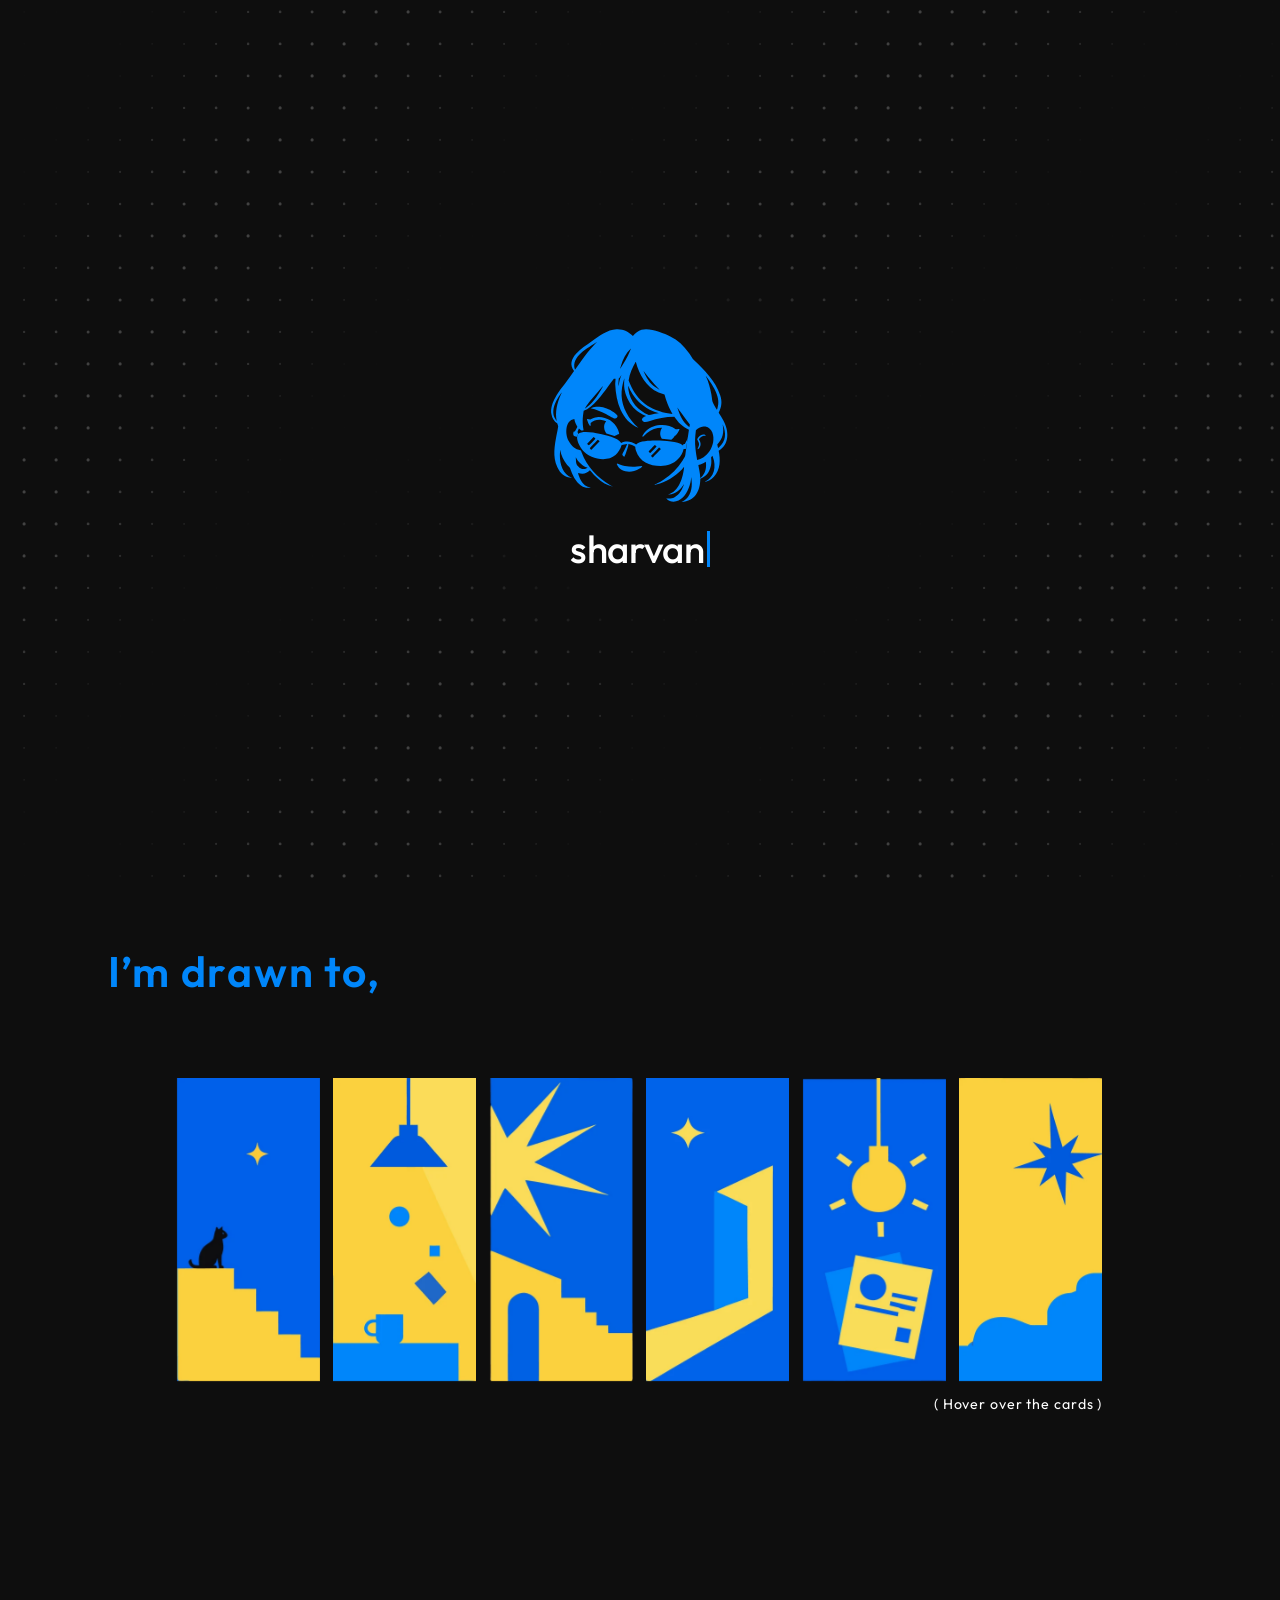
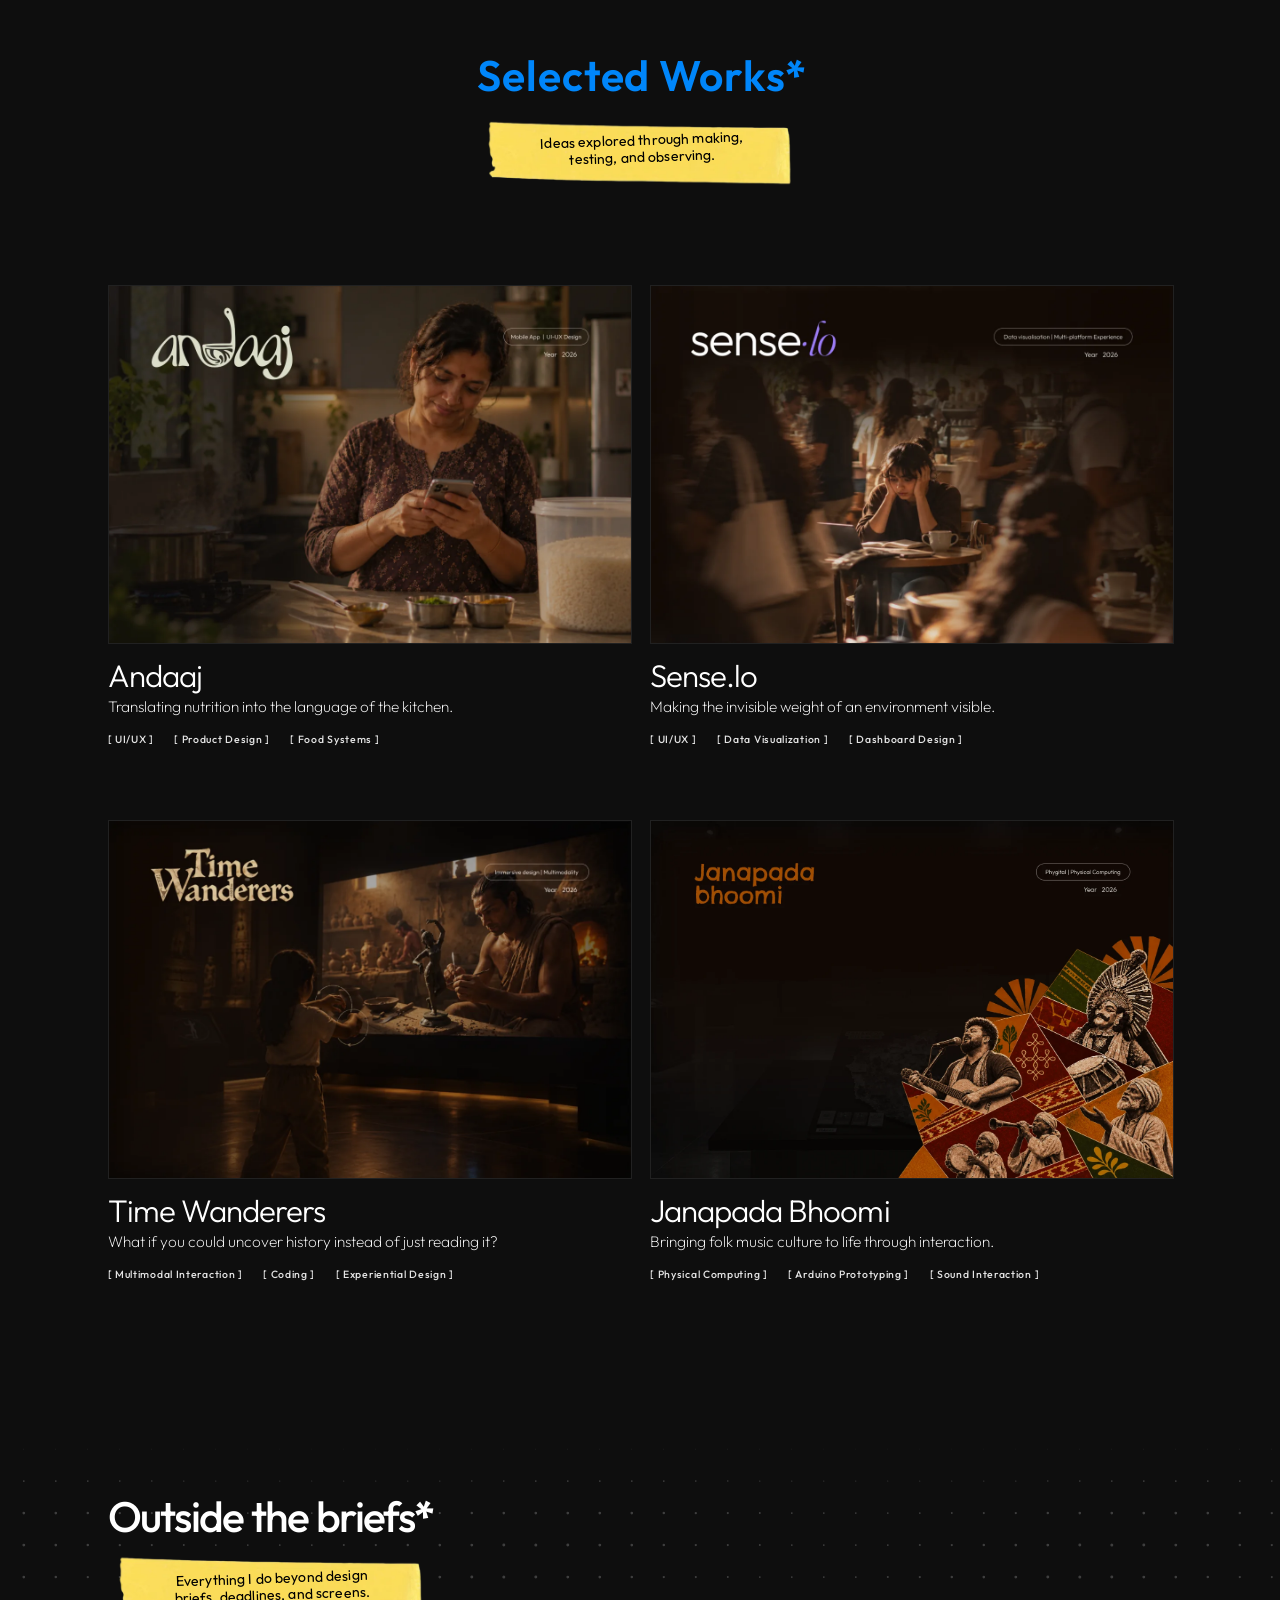
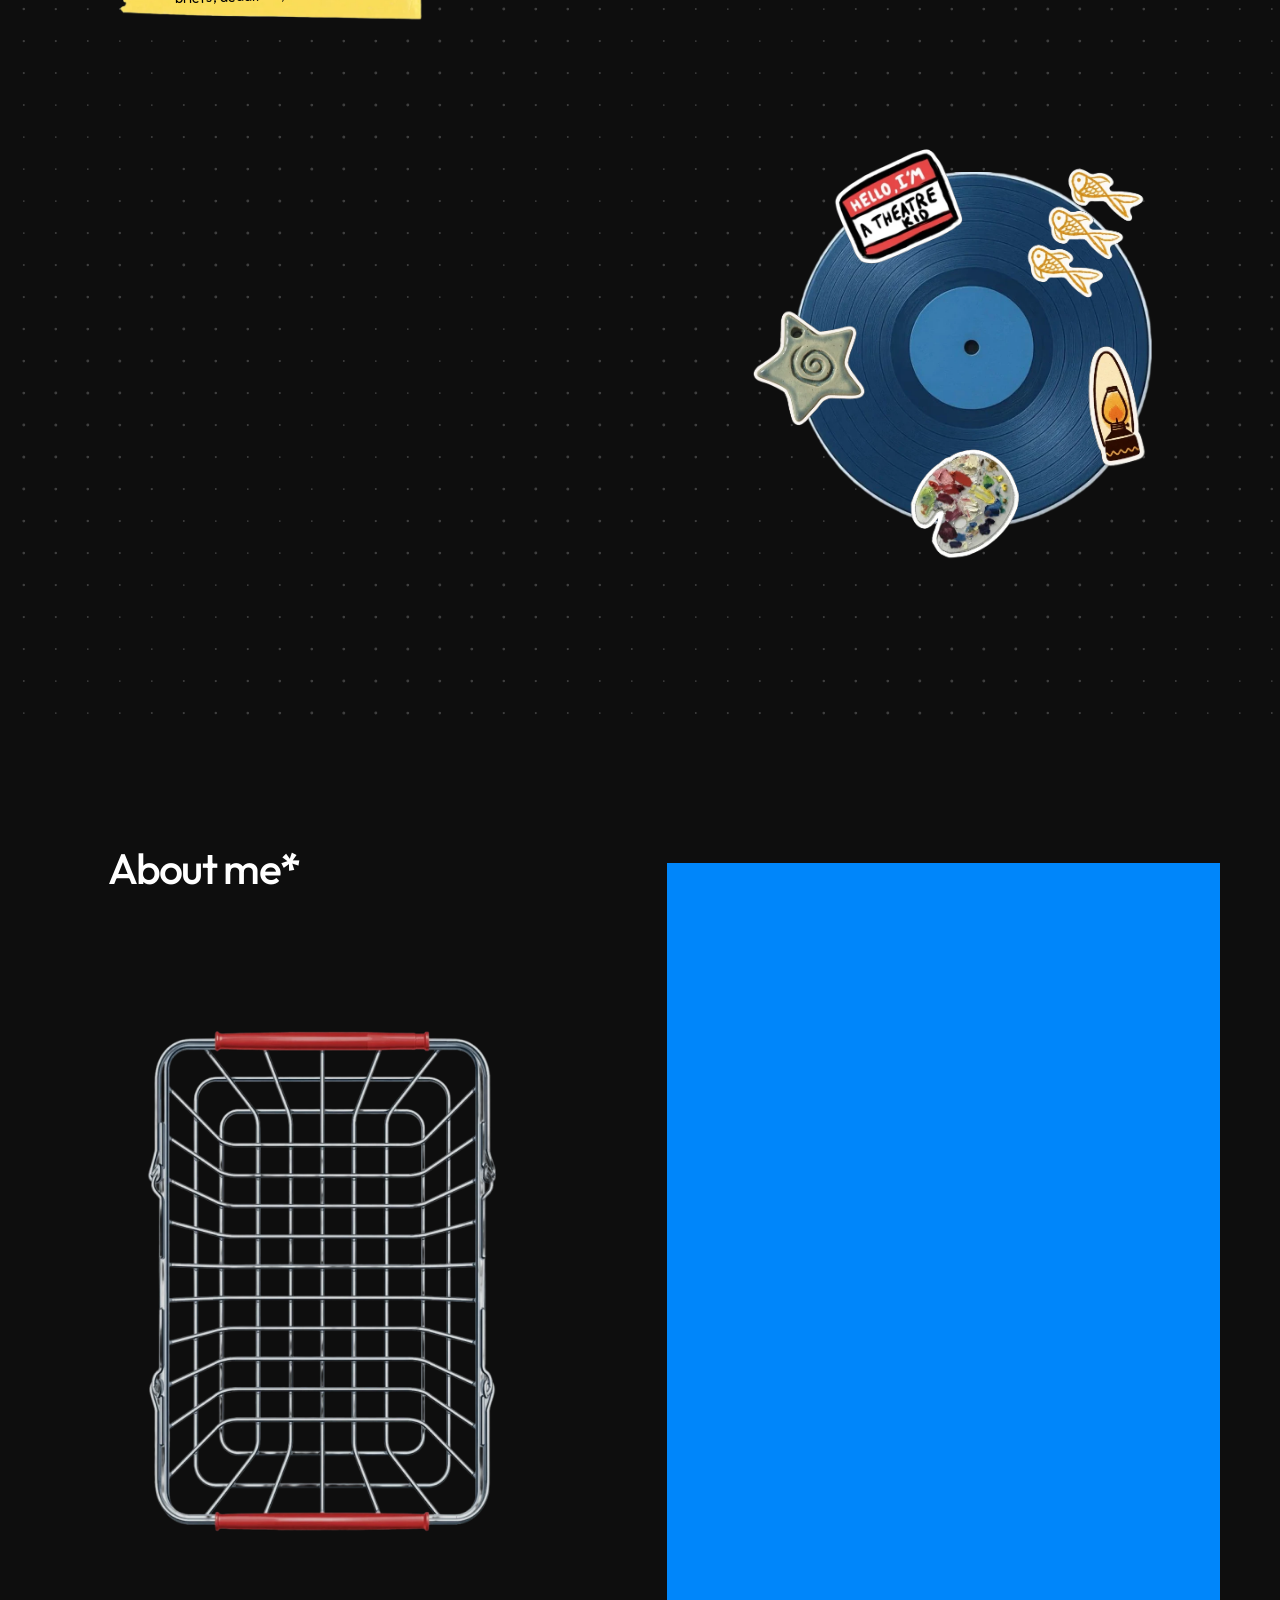
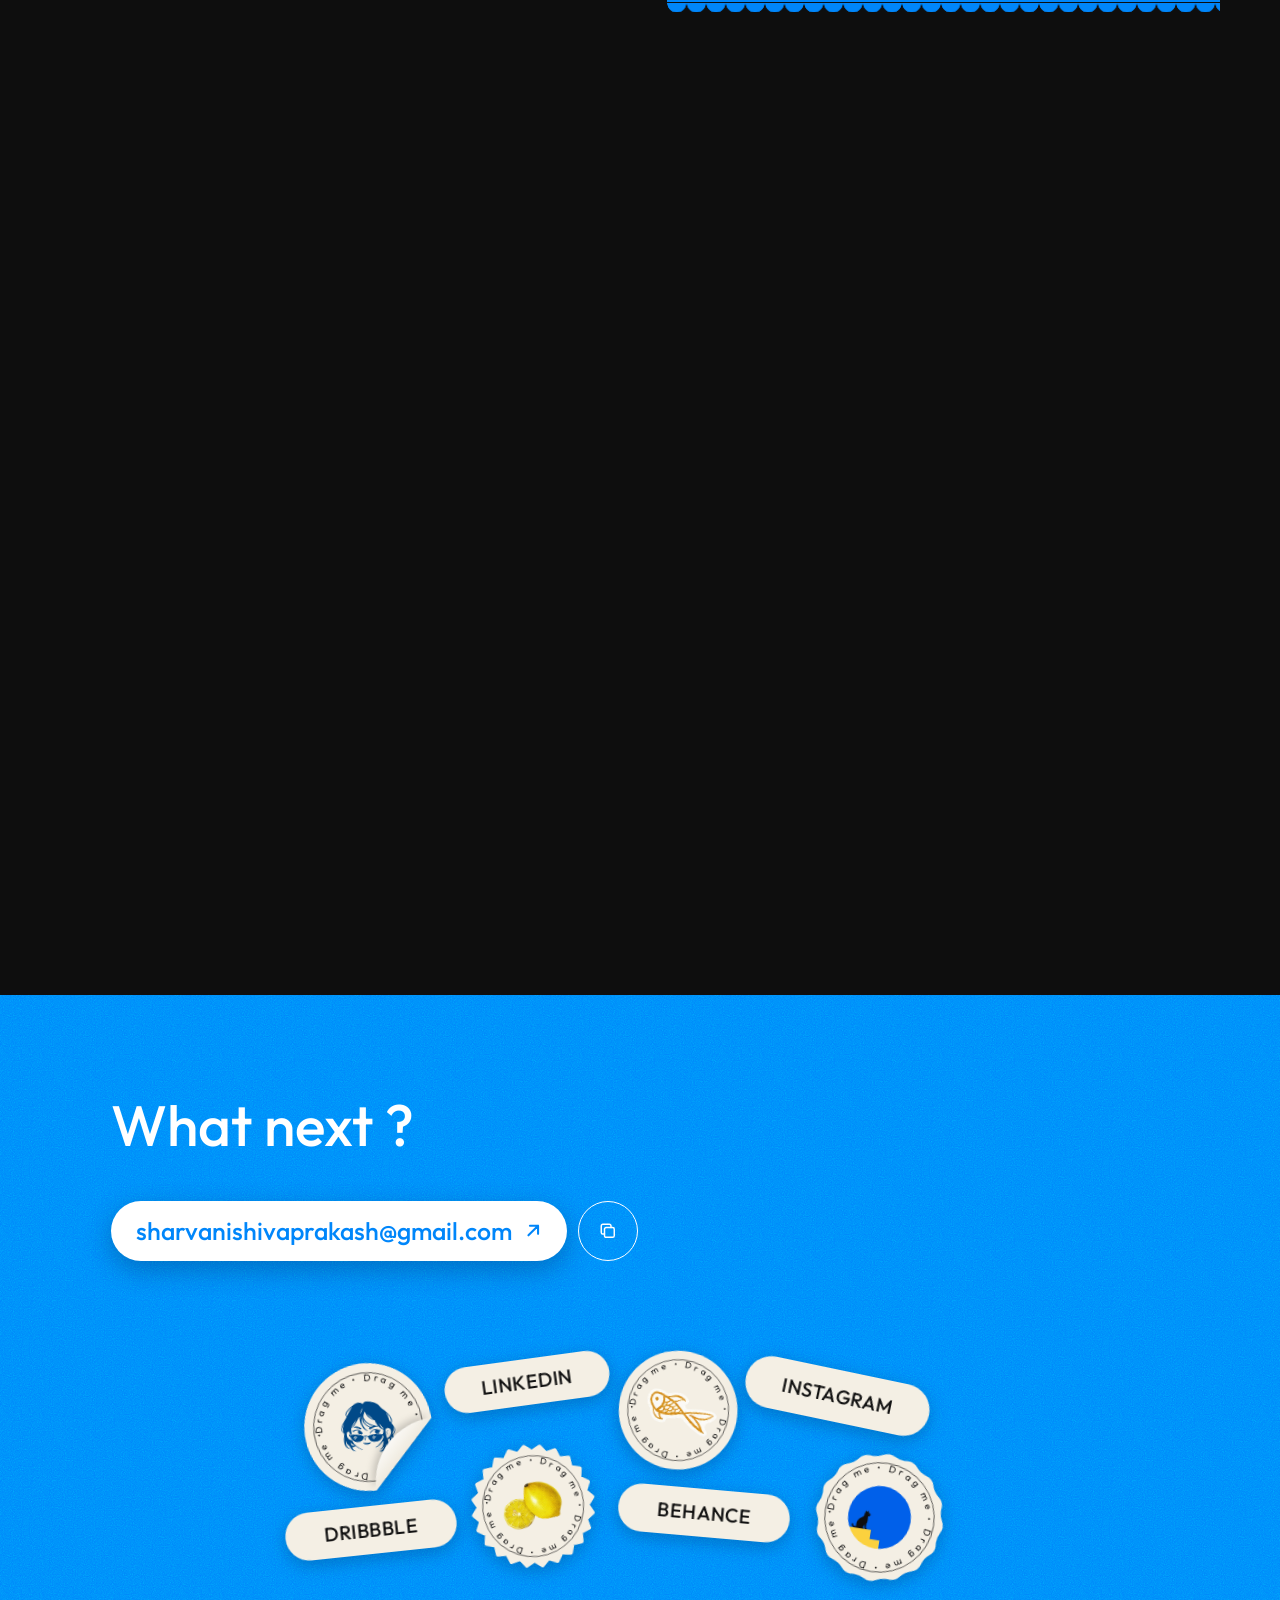
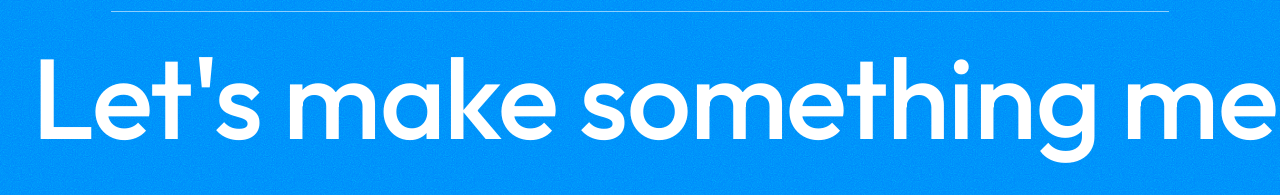
==== index.html @ 13c0df23 "Sense.lo: re-export Alex's updated scroll with overlaps fixed Helvetica isn't available to Figma's r" ====
<!doctype html>
<html lang="en">
<head>
  <meta charset="utf-8">
  <meta name="viewport" content="width=device-width, initial-scale=1">
  <title>Sharvani SP — Interaction Designer</title>
  <meta name="description" content="Sharvani SP, an interaction designer exploring the intersection of human behaviour, technology, and meaningful experiences.">
  <meta name="theme-color" content="#0e0e0e">
  <link rel="icon" href="assets/favicon.ico?v=2" sizes="any">
  <link rel="icon" href="assets/favicon-32.png?v=2" type="image/png" sizes="32x32">
  <link rel="apple-touch-icon" href="assets/apple-touch-icon.png?v=2">
  <link rel="preconnect" href="https://fonts.googleapis.com">
  <link rel="preconnect" href="https://fonts.gstatic.com" crossorigin>
  <link href="https://fonts.googleapis.com/css2?family=Averia+Serif+Libre:wght@400;700&family=IBM+Plex+Mono:wght@400;500&family=Outfit:wght@200;300;400;500;600;700&family=Peralta&family=Kranky&family=Silkscreen:wght@700&family=Mountains+of+Christmas:wght@700&family=Pacifico&family=Pangolin&family=Playwrite+US+Trad&family=Over+the+Rainbow&display=swap" rel="stylesheet">
  <!-- ?v= makes browsers fetch the new CSS and JS after each update; bump it whenever they change -->
  <link rel="stylesheet" href="css/style.css?v=41">
  <script>
    // decide before the first paint whether the intro plays, so the page never flashes underneath it
    (function () {
      var still = matchMedia("(prefers-reduced-motion: reduce)").matches;
      var inside = document.referrer && document.referrer.indexOf(location.origin) === 0;
      if (!still && !inside) document.documentElement.classList.add("is-preloading");
    })();
  </script>
</head>
<body data-page="home">
  <!-- The intro (js/preloader.js): the doodle looks left and right, puts its glasses on, the name types in
       and the page opens. It only plays on a fresh visit, not when coming back from a project page. -->
  <div class="preloader" aria-hidden="true">
    <canvas class="pl-dots"></canvas>
    <div class="pl-stage">
      <svg class="pl-doodle" viewBox="6.8 7.3 40.4 39.6" fill="#0086FA" aria-hidden="true">
        <path class="pl-face" fill-rule="evenodd" d="M25.4921 9.09962C25.9836 8.50917 26.7035 7.92143 27.4561 7.70384C29.2831 7.17563 32.3078 8.40793 33.9219 9.2051C35.6224 10.0452 36.9648 11.2882 38.0351 12.8236C38.4292 13.2766 38.8821 14.1892 39.2998 14.5823C41.7115 16.8522 44.0605 19.2475 45.1707 22.4538C45.6464 23.8274 45.5206 25.0655 44.8353 26.389C45.2439 26.9725 45.5868 27.5985 45.9251 28.224C47.1445 30.4773 47.3417 33.5232 44.8219 34.9877C45.2558 36.9703 45.2318 39.273 43.7546 40.8364C43.1294 41.4981 42.4863 41.8257 41.5984 41.9841C41.7684 41.8946 41.927 41.8327 42.0991 41.7318C42.6669 41.3977 43.1314 40.913 43.4415 40.3317C43.9474 39.3789 43.9919 38.2177 43.765 37.1766C43.6796 36.7858 43.544 36.4546 43.4275 36.0788C43.3374 36.1955 43.2285 36.307 43.1278 36.4157C43.1744 37.1002 43.2409 37.6287 43.0903 38.3171C42.7676 39.7909 42.087 40.7354 40.6955 41.2999C40.6528 44.0518 39.4993 46.4249 36.456 46.5033C36.632 46.4234 36.8144 46.3418 36.9798 46.242C38.5017 45.3217 38.9119 43.3795 38.7284 41.7253C38.6968 41.4404 38.6865 41.1808 38.6138 40.9011C38.6143 40.9404 38.6148 40.9795 38.6148 41.0188C38.6176 42.4362 37.7952 44.4866 36.7896 45.4775C35.7117 46.5393 34.1572 46.89 32.9955 45.7174C33.733 45.7948 34.2045 45.8126 34.8913 45.4576C36.0194 44.8745 36.6558 43.6649 37.0271 42.4975C36.2086 43.7899 35.0652 44.9162 33.4331 44.8422C35.9384 44.2125 36.8302 40.8545 37.0424 38.5971C35.8087 40.1977 33.5115 41.7747 31.5879 42.3899C31.134 42.5351 30.759 42.6161 30.296 42.704C30.4508 42.6031 30.8203 42.4214 30.9994 42.3236C31.4751 42.0703 31.9391 41.7954 32.3899 41.4999C34.1082 40.3605 35.6294 38.9387 36.7005 37.174C36.802 37.0071 37.2168 36.3829 37.2507 36.2392C37.3762 35.7108 37.3925 35.0806 37.5043 34.5266C37.3247 34.5543 37.1138 34.5636 36.9298 34.5763C36.7745 35.4106 36.2466 36.2542 35.6695 36.8642C34.6064 37.9871 33.276 38.374 31.7696 38.4146C29.1964 38.4128 27.0298 37.5712 26.1683 34.9419C26.0695 34.6399 26.0408 34.4093 26.0232 34.0928C25.4626 33.7261 25.1403 33.5882 24.4869 33.4777C24.4694 33.5949 24.4499 33.8729 24.4174 33.9722C24.3079 34.3076 23.7494 36.1709 23.5656 36.3187C23.4619 36.292 23.1207 35.9468 23.1052 35.8562C23.078 35.6986 23.4 35.144 23.4733 35.0061C23.749 34.487 23.996 34.0077 24.2017 33.4586C23.6987 33.4899 23.3741 33.5727 22.9165 33.7637C22.7361 34.5354 22.1447 35.4458 21.5667 35.9556C19.6262 37.6675 15.745 36.822 14.1994 34.9355C13.5536 34.1472 12.839 32.8822 12.901 31.8432C12.6901 31.7855 12.45 31.7381 12.2494 31.6644C11.9678 31.5606 12.0031 30.9165 12.124 30.719C12.2177 30.6429 12.3583 30.6755 12.3755 30.6525C12.5904 30.364 12.8003 29.8867 12.9686 29.5627C12.601 28.8938 12.4233 28.5731 12.283 27.805C10.1825 28.0959 10.1521 31.2772 10.9806 32.7011C11.735 33.9979 12.3658 34.5496 13.7855 34.8979C13.8467 35.077 13.8992 35.2659 13.9635 35.4429C15.0702 38.491 17.5371 41.0809 20.3099 42.6994C20.5643 42.8479 20.828 42.9727 21.085 43.1129C20.7572 43.0193 20.3112 42.8981 19.9991 42.7703C18.7659 42.2657 17.6591 41.3803 16.7315 40.4355C16.3969 40.0947 16.1123 39.7339 15.8013 39.3851C14.9972 40.1796 14.1694 40.2903 13.1106 39.9694C13.4404 41.1205 13.9463 42.3674 15.0646 42.9608C15.3872 43.1318 15.6518 43.1877 16.0076 43.2542C15.2033 43.4206 14.5509 43.3127 13.8564 42.8495C12.4965 41.9367 11.8565 40.4132 11.3365 38.9296C11.3024 38.8323 10.7489 38.2951 10.6292 38.1411C9.82322 37.1036 9.34164 36.0281 9.08425 34.7367C9.0696 35.1428 9.02765 35.5534 9.02444 35.959C9.00837 37.9915 9.64652 40.3542 11.7658 41.0858C10.1213 41.0157 9.11383 40.0802 8.43363 38.6276C7.3471 36.307 7.84105 33.7787 8.29047 31.373C8.40444 30.763 8.58981 30.1409 8.64257 29.5247C8.65067 29.4217 8.49615 28.982 8.45477 28.8562C7.70376 28.2848 7.30236 27.6982 7.12648 26.7471C6.64899 24.165 8.95193 21.4098 10.4493 19.4484C11.0577 18.652 11.6485 17.8423 12.2212 17.02C11.211 15.6214 11.5769 14.367 12.6784 13.1192C13.6972 12.0086 14.9979 11.1607 16.2223 10.2944C17.9101 9.10022 19.6581 7.6858 21.8074 7.56956C21.883 7.55822 21.9548 7.55675 22.0308 7.55809C23.4717 7.58394 24.4993 8.10067 25.4921 9.09962ZM26.7185 29.8158C24.9435 29.1513 23.5091 27.5077 22.7347 25.8009C21.938 24.0447 21.5818 21.982 21.5101 20.0605C21.4988 19.7594 21.5697 19.0995 21.5813 18.7357C21.4395 18.7423 21.3417 18.7524 21.2002 18.7266C20.8105 19.3026 20.3023 19.8919 19.892 20.4632C18.6242 22.2282 16.4939 25.1523 14.3951 25.9679C14.1197 27.6718 14.0932 28.6456 14.3711 30.3295C14.2377 30.3505 13.9781 30.3849 13.8585 30.4191C13.6547 30.2496 13.5138 30.1264 13.3232 29.9398C13.2817 30.0459 12.9471 30.7247 13.0052 30.8054C13.1404 30.9936 13.1265 30.9271 13.1347 31.1897C14.0702 30.4004 16.754 30.9377 17.8956 31.1372C19.2752 31.461 22.0272 31.9615 22.8538 33.2091C23.9822 32.6069 25.1994 32.8776 26.2229 33.5491C26.9957 32.7267 29.3139 32.6995 30.4161 32.6674C31.7328 32.6289 35.6778 32.7616 36.6465 33.6907C36.6998 33.7424 36.751 33.796 36.8004 33.8511C36.7981 33.7228 36.7865 33.677 36.8382 33.5647C36.9342 33.4655 37.0784 33.4808 37.2168 33.4769C37.3126 33.274 37.7704 32.3918 37.7994 32.2844C37.9482 31.7306 38.0191 30.866 38.1226 30.2698C36.6708 29.5705 35.729 28.6332 34.8285 27.3185C32.7465 27.347 31.1322 27.6694 29.1514 28.3268C28.4884 28.5467 27.7899 28.7486 27.5099 27.9137C27.725 27.4536 28.0246 27.3535 28.4775 27.1573C27.9576 26.9205 27.4229 26.6873 26.9429 26.3688C25.6092 25.4838 24.5899 24.1057 24.0228 22.6173C23.7996 22.0312 23.583 21.2104 23.5345 20.5812C23.4988 20.1009 23.4995 19.6186 23.5367 19.1384C23.5456 19.0275 23.5893 18.7778 23.5438 18.7047C22.6517 21.456 22.6935 23.8154 24.0269 26.4306C24.6824 27.7316 25.5986 28.8839 26.7185 29.8158ZM14.6473 25.5258C16.292 24.3941 17.3966 22.8446 18.3789 21.1287C18.4402 21.0217 18.7725 20.4714 18.7778 20.3938C18.5062 20.6541 17.9945 21.2691 17.7238 21.5753C17.266 22.0949 16.8137 22.6193 16.3668 23.1484C15.8115 23.8027 15.0386 24.7276 14.6435 25.488L14.6473 25.5258ZM38.2375 29.6049C38.2665 29.4339 38.2952 29.232 38.3299 29.0648C37.5843 28.114 36.8638 27.1438 36.169 26.1555C36.0859 26.0373 35.559 25.2587 35.5013 25.2225C36.0484 26.914 36.7093 28.5097 38.1857 29.6344L38.2331 29.6409L38.2375 29.6049ZM32.6153 22.2878C32.1684 22.143 31.7212 22.0551 31.29 21.8687C28.4985 20.662 26.9072 17.8044 26.1575 14.9888C26.1469 14.9492 26.1482 14.9597 26.1181 14.922C25.3787 16.2942 24.7494 17.5715 24.5284 19.1498C26.1176 23.3315 28.6136 25.4692 32.9763 26.4888C33.4952 26.6006 33.8759 26.6646 34.411 26.6783C33.8145 25.5871 33.3984 24.7397 32.9911 23.543C32.8707 23.1892 32.7209 22.5667 32.6153 22.2878ZM15.0503 38.9268L15.293 38.7821C14.3258 38.5404 13.33 37.6727 12.8345 36.8231C12.769 36.7108 12.6703 36.4719 12.5788 36.4217L12.586 36.4623C12.7523 37.4284 12.4518 38.0518 13.4485 38.7922C13.7825 39.0404 14.2153 39.1667 14.632 39.0862C14.7796 39.0577 14.9212 39.0039 15.0503 38.9268ZM31.3941 26.5266C30.6622 26.3004 29.9611 26.0556 29.2748 25.7132C27.4328 24.7713 25.9284 23.2811 24.969 21.4482C24.8921 21.3024 24.4553 20.3445 24.4063 20.3044C24.4219 20.6174 24.4356 20.9135 24.4787 21.2244C24.8516 23.917 26.6499 25.8864 29.0694 26.942C29.7572 26.7484 30.2088 26.6508 30.9192 26.5577C31.0758 26.5476 31.2383 26.5396 31.3941 26.5266ZM22.6277 16.4921C23.4404 15.1878 24.2392 13.8776 24.834 12.4587C24.8845 12.3384 25.0394 12.0035 25.0432 11.9018C23.8844 13.0121 23.226 14.2665 22.8074 15.8003C22.7665 15.9499 22.6058 16.3809 22.6277 16.4921ZM22.2423 20.3506C22.4175 19.8059 22.4387 19.0681 22.6732 18.5102C22.7199 18.3992 22.8825 18.01 22.8616 17.9267L22.8483 17.9452C22.632 18.2527 22.6122 18.4122 22.3056 18.6791C22.2882 18.9113 22.1899 20.1851 22.2423 20.3506ZM27.887 16.9678C28.5184 18.4327 29.2213 19.7508 30.5882 20.6795C30.795 20.8199 31.2722 21.1361 31.5009 21.2217C31.4044 21.0919 31.3004 21.0105 31.1912 20.8944C30.6293 20.2961 30.0582 19.6842 29.5347 19.0519C29.1739 18.6126 28.8173 18.1698 28.4651 17.7236C28.366 17.5962 27.9643 17.0235 27.887 16.9678ZM45.7211 29.0788C46.0796 30.7803 45.7745 32.3253 44.5131 33.596C44.5804 33.8291 44.6259 34.1327 44.6883 34.3224L44.7181 34.3377L44.8692 34.2406C46.4957 32.9003 46.5803 30.9527 45.7638 29.1189C45.7571 29.1034 45.7341 29.0886 45.7211 29.0788ZM9.43457 21.8394C8.22665 23.4255 6.79583 25.9291 8.04335 27.8599C8.13985 28.0082 8.20882 28.1102 8.31831 28.2486C7.89868 26.325 8.40123 24.1371 9.20381 22.3804C9.24964 22.2801 9.4385 21.9226 9.43457 21.8394ZM41.9032 37.4719C41.2811 37.8681 40.9361 38.0055 40.2444 38.2094C40.3836 39.0399 40.6393 40.0779 40.6698 40.9057C40.6838 41.0105 40.6846 41.0548 40.6838 41.1611C41.52 40.3998 41.895 39.6992 41.9837 38.53C42.0026 38.2821 41.9871 37.7221 41.925 37.4951L41.9032 37.4719ZM44.5242 25.48C45.4417 23.0724 43.6361 20.4763 42.2914 18.587C42.2174 18.483 42.0034 18.1925 41.9169 18.1358C42.5285 19.3606 42.9487 20.9044 43.1793 22.2508C43.2275 22.5337 43.2704 22.8174 43.3082 23.1018C43.3408 23.3627 43.3615 23.7144 43.4492 23.9533C43.6814 24.5843 44.0685 25.1882 44.4238 25.7539L44.5242 25.48ZM17.4096 10.4534C15.3989 11.7511 11.4979 13.6966 12.4165 16.6566L12.4451 16.6848C12.5268 16.6032 12.708 16.3153 12.7933 16.1982L13.9558 14.5684C14.8215 13.358 15.761 12.1485 16.788 11.0707C16.9828 10.8663 17.2198 10.6785 17.4272 10.4812L17.4096 10.4534ZM39.9742 37.0389C40.5016 36.9426 40.8849 36.7915 41.3432 36.5027C42.5334 35.6751 43.3022 34.5121 43.5825 33.0605C43.8498 31.6768 43.434 29.8544 41.8367 29.5255C41.6985 29.4973 41.537 29.498 41.3968 29.5125C40.6799 29.5648 40.2271 29.8875 39.6921 30.3526C39.5112 31.933 39.4341 32.9622 39.6114 34.5763C39.6634 35.0493 39.725 35.5214 39.7962 35.9918C39.8508 36.3298 39.932 36.7064 39.9742 37.0389ZM13.1347 31.1897C14.0702 30.4004 16.754 30.9377 17.8956 31.1372C19.2752 31.461 22.0272 31.9615 22.8538 33.2091C23.9822 32.6069 25.1994 32.8776 26.2229 33.5491C26.9957 32.7267 29.3139 32.6995 30.4161 32.6674C31.7328 32.6289 35.6778 32.7616 36.6465 33.6907C36.6998 33.7424 36.751 33.796 36.8004 33.8511C36.7981 33.7228 36.7865 33.677 36.8382 33.5647C36.9342 33.4655 37.0784 33.4808 37.2168 33.4769C37.3126 33.274 37.7704 32.3918 37.7994 32.2844L37.5043 34.5266C37.3247 34.5543 37.1138 34.5636 36.9298 34.5763C36.7745 35.4106 36.2466 36.2542 35.6695 36.8642C34.6064 37.9871 33.276 38.374 31.7696 38.4146C29.1964 38.4128 27.0298 37.5712 26.1683 34.9419C26.0695 34.6399 26.0408 34.4093 26.0232 34.0928C25.4626 33.7261 25.1403 33.5882 24.4869 33.4777L24.2017 33.4586C23.6987 33.4899 23.3741 33.5727 22.9165 33.7637C22.7361 34.5354 22.1447 35.4458 21.5667 35.9556C19.6262 37.6675 15.745 36.822 14.1994 34.9355C13.5536 34.1472 12.839 32.8822 12.901 31.8432Z"/>
        <path d="M17.1831 25.0846C17.995 25.067 18.4305 25.0941 19.2354 25.3374C20.0974 25.5981 21.6301 26.3504 22.0583 27.1534C21.8164 27.7484 21.6155 27.833 21.0179 27.5877C20.8321 27.5217 20.4969 27.3123 20.319 27.207C20.0189 27.0295 19.7161 26.8563 19.4105 26.6881C18.2981 26.0844 17.2005 25.6923 15.9756 25.3876C16.3697 25.2119 16.7583 25.1507 17.1831 25.0846Z"/>
        <path d="M41.3415 31.3225C41.5402 31.2943 41.8927 31.3717 41.9082 31.6077C41.7889 31.6478 41.6029 31.6083 41.4755 31.6235C41.0009 31.6805 40.6674 32.0704 40.3809 32.3965C40.7957 33.0903 40.9523 33.7257 40.4282 34.4285C40.3485 34.5033 40.1845 34.6889 40.075 34.6112C40.0908 34.5264 40.2523 34.1232 40.2957 34.0277C40.5892 33.3825 40.2551 32.9837 39.9795 32.3699C40.2404 31.8469 40.7406 31.3839 41.3415 31.3225Z"/>
        <path d="M21.9211 37.8269C22.1243 37.8556 22.4775 38.0414 22.6841 38.1121C23.015 38.2252 23.3385 38.3282 23.6825 38.3968C24.5774 38.5761 25.494 38.6219 26.4024 38.5331C26.7636 38.4992 27.2051 38.4125 27.5506 38.411C27.591 38.4721 27.5762 38.4384 27.576 38.5212C27.481 38.7161 27.1953 38.8735 27.0072 39.001C26.6203 39.2484 26.1972 39.4337 25.7528 39.5499C24.3755 39.9218 22.5204 39.6333 21.8602 38.0148C21.8292 37.939 21.8794 37.8885 21.9211 37.8269Z"/>
        <g class="pl-eyes"><path d="M31.575 29.1769C32.915 29.0946 34.0744 29.3306 35.1466 30.1523C35.3715 30.1536 35.8339 30.0509 35.9879 30.1034C35.9944 30.1316 36.0058 30.1531 35.9957 30.1802C35.8293 30.6399 35.439 31.2027 35.1163 31.5604L34.9494 31.6111C34.8562 31.7413 34.7367 31.939 34.6417 32.057C34.4934 32.241 34.3384 32.3668 34.1451 32.4889C33.4414 32.4012 32.7106 32.3549 32.0235 32.264C31.9948 32.2229 31.9676 32.1804 31.9423 32.137C31.64 31.6233 31.5673 31.0935 31.7257 30.5177C31.7872 30.233 31.9218 30.0118 32.0776 29.7716C30.8 29.7561 29.6688 30.1337 28.6769 30.9556C28.3226 31.2488 28.0646 31.5831 27.7657 31.8352L27.7136 31.8282C27.6332 31.7508 27.6458 31.792 27.627 31.7048C27.6883 31.4988 27.9481 31.0964 28.084 30.9289C29.0309 29.7615 30.1481 29.3524 31.575 29.1769Z"/><path d="M17.4497 27.4158C17.5293 27.3972 17.7065 27.3933 17.7935 27.3938C19.6268 27.4047 21.3831 28.4714 22.1066 30.1784C22.2141 30.432 22.387 30.8916 22.3867 31.1657C22.3426 31.2545 22.3739 31.2208 22.2917 31.2723C22.2717 31.27 22.142 31.2565 22.1322 31.2635C21.8625 31.455 21.641 31.5603 21.3307 31.6724C20.7209 31.4703 20.1337 31.2767 19.5151 31.1049C19.377 30.9209 19.2896 30.7457 19.191 30.5399C19.0914 30.3055 19.0298 30.0568 19.0087 29.8029C18.9617 29.2517 19.1036 28.7577 19.4634 28.3366C19.1411 28.2033 18.8039 28.1091 18.4592 28.0561C17.3901 27.9003 16.7856 28.1226 15.9516 28.7478C15.963 28.9075 16.0137 29.2827 15.9009 29.3958L15.8441 29.3909C15.6201 29.2002 15.1867 28.1643 15.1426 27.848L15.1664 27.8201C15.3418 27.7735 15.6765 27.8993 15.8786 27.9505C16.3768 27.6268 16.8634 27.4795 17.4497 27.4158Z"/></g>
        <path class="pl-glasses" fill-rule="evenodd" d="M13.1347 31.1897C14.0702 30.4004 16.754 30.9377 17.8956 31.1372C19.2752 31.461 22.0272 31.9615 22.8538 33.2091C23.9822 32.6069 25.1994 32.8776 26.2229 33.5491C26.9957 32.7267 29.3139 32.6995 30.4161 32.6674C31.7328 32.6289 35.6778 32.7616 36.6465 33.6907C36.6998 33.7424 36.751 33.796 36.8004 33.8511C36.7981 33.7228 36.7865 33.677 36.8382 33.5647C36.9342 33.4655 37.0784 33.4808 37.2168 33.4769C37.3126 33.274 37.7704 32.3918 37.7994 32.2844L37.5043 34.5266C37.3247 34.5543 37.1138 34.5636 36.9298 34.5763C36.7745 35.4106 36.2466 36.2542 35.6695 36.8642C34.6064 37.9871 33.276 38.374 31.7696 38.4146C29.1964 38.4128 27.0298 37.5712 26.1683 34.9419C26.0695 34.6399 26.0408 34.4093 26.0232 34.0928C25.4626 33.7261 25.1403 33.5882 24.4869 33.4777L24.2017 33.4586C23.6987 33.4899 23.3741 33.5727 22.9165 33.7637C22.7361 34.5354 22.1447 35.4458 21.5667 35.9556C19.6262 37.6675 15.745 36.822 14.1994 34.9355C13.5536 34.1472 12.839 32.8822 12.901 31.8432Z M15.176 33.3957C15.2605 33.4839 15.467 33.7215 15.5707 33.7564C15.9359 33.4332 16.718 32.6221 17.041 32.2565C16.9418 32.155 16.7402 31.9387 16.632 31.8714L15.176 33.3957Z M29.9852 36.4859C30.5401 35.9403 31.2867 35.18 31.8086 34.6083C31.7023 34.496 31.525 34.2761 31.3816 34.2515L30.2142 35.4611C30.0437 35.6363 29.7026 35.9597 29.5714 36.1463L29.5541 36.1707C29.6356 36.2462 29.8807 36.513 29.9852 36.4859Z M30.846 34.0181C30.7562 33.9213 30.5499 33.6669 30.4244 33.6568C30.2344 33.8594 29.0624 34.9963 29.0456 35.1523C29.0776 35.2636 29.2728 35.4238 29.3721 35.48L29.4161 35.473C29.8142 35.0874 30.4968 34.4254 30.846 34.0181Z M17.5909 32.4884C17.3986 32.6835 15.8207 34.2755 15.7811 34.3879C15.84 34.501 16.0443 34.7168 16.1455 34.7636C16.7674 34.1353 17.3835 33.501 17.9937 32.8613C17.8875 32.7482 17.7244 32.558 17.5909 32.4884Z"/>
      </svg>
      <p class="pl-name"><span class="pl-type"></span><i class="pl-caret"></i></p>
    </div>
  </div>

  <a class="skip" href="#work">Skip to work</a>

  <!-- Figma "Portfolio final 3" (page 2). On desktop every block is placed at its Figma
       position: --x / --y / --w are Figma pixels inside the section, scaled by --u. -->
  <header class="top-nav">
    <a class="logo" href="#top" aria-label="Sharvani SP, back to top">
      <img src="assets/final/logo.webp" alt="" width="53" height="53">
      <span>SP.</span>
    </a>
    <nav class="pill" aria-label="Sections">
      <a href="#work" data-section="work">Work</a>
      <a href="#about" data-section="about">About</a>
      <a href="#" id="nav-playground">Playground</a>
      <a href="#contact" data-section="contact">Contact</a>
      <a href="#" class="js-resume">Resume</a>
    </nav>
  </header>

  <main id="top">
    <!-- Hero and "I'm drawn to" share a moving dot grid (js/dot-grid.js) -->
    <div class="dots-zone">
      <canvas class="dots-bg" aria-hidden="true"></canvas>

      <!-- Hero (Figma "Portfolio final 3", node 291:1544) -->
      <section class="frame hero" style="--h:900" aria-labelledby="hero-name">
        <img class="at hey reveal" style="--x:387;--y:262;--w:188" src="assets/final/hey-its.webp" alt="hey, it’s" width="188" height="81">
        <!-- Every letter has its own font (as in Figma) and the letters jiggle lightly, each on its own beat -->
        <h1 class="at hero-name reveal" style="--x:418;--y:316;--w:641;--i:1" id="hero-name" aria-label="Sharvani">
          <span class="nl f-peralta" aria-hidden="true">S</span><span class="nl f-kranky" aria-hidden="true">H</span><span class="nl f-silk" aria-hidden="true">A</span><span class="nl f-mountains" aria-hidden="true">R</span><span class="nl f-pacifico" aria-hidden="true">V</span><span class="nl f-silk" aria-hidden="true">A</span><span class="nl f-pangolin" aria-hidden="true">N</span><span class="nl f-playwrite" aria-hidden="true">i</span><span class="nl f-rainbow nl-star" aria-hidden="true">*</span>
        </h1>
        <p class="at hero-role reveal" style="--x:387;--y:434;--w:667;--i:1">Interaction Designer</p>
        <p class="at hero-line reveal" style="--x:387;--y:567;--w:667;--i:2">Turning insights about <b>people</b> and <b>behaviour</b> into <br><b>thoughtful digital experiences.</b></p>
        <div class="at hero-ctas reveal" style="--x:387;--y:643;--w:667;--i:3">
          <a class="btn btn-solid" href="#work">Explore my work
            <span class="btn-icon icon-down" aria-hidden="true"><svg viewBox="0 0 12 12"><path d="M6 1.5v8.5M2.5 6.5 6 10l3.5-3.5"/></svg><svg viewBox="0 0 12 12"><path d="M6 1.5v8.5M2.5 6.5 6 10l3.5-3.5"/></svg></span>
          </a>
          <a class="btn js-resume" href="#">Resume
            <span class="btn-icon icon-out" aria-hidden="true"><svg viewBox="0 0 12 12"><path d="M3 9 9.5 2.5M4 2.5h5.5V8"/></svg><svg viewBox="0 0 12 12"><path d="M3 9 9.5 2.5M4 2.5h5.5V8"/></svg></span>
          </a>
        </div>
        <!-- Sharvani's doodle, big and dark blue, tilted and running off the bottom right -->
        <div class="at hero-doodle reveal" style="--x:1105.3;--y:409.4;--w:517.8;--i:3" aria-hidden="true"><span></span></div>
        <!-- The yellow star over the doodle's glasses (Figma 264:554) -->
        <img class="at hero-star reveal" style="--x:1335.8;--y:549;--w:266.4;--i:3" src="assets/final/hero-star.svg" alt="" width="267" height="271" aria-hidden="true">
      </section>

      <!-- I'm drawn to: six cards that turn over to a white card on hover (tap on touch screens), js/drawn-cards.js -->
      <section class="frame drawn" style="--h:802" aria-labelledby="drawn-title">
        <h2 class="at drawn-title" style="--x:121;--y:136;--w:420" id="drawn-title">I’m drawn to,</h2>
        <ul class="at drawn-cards" style="--x:199;--y:313;--w:1041">
          <li><button class="flip" type="button" aria-label="the little things"><span class="flip-in"><img class="flip-front" src="assets/final/drawn/front-1.webp" alt="" width="322" height="682" loading="lazy"><img class="flip-back" src="assets/final/drawn/back-1.webp" alt="" width="322" height="682" loading="lazy"></span></button></li>
          <li><button class="flip" type="button" aria-label="the patterns"><span class="flip-in"><img class="flip-front" src="assets/final/drawn/front-2.webp" alt="" width="322" height="682" loading="lazy"><img class="flip-back" src="assets/final/drawn/back-2.webp" alt="" width="322" height="682" loading="lazy"></span></button></li>
          <li><button class="flip" type="button" aria-label="and behaviours"><span class="flip-in"><img class="flip-front" src="assets/final/drawn/front-3.webp" alt="" width="322" height="682" loading="lazy"><img class="flip-back" src="assets/final/drawn/back-3.webp" alt="" width="322" height="682" loading="lazy"></span></button></li>
          <li><button class="flip" type="button" aria-label="that make us pause and wonder why,"><span class="flip-in"><img class="flip-front" src="assets/final/drawn/front-4.webp" alt="" width="322" height="682" loading="lazy"><img class="flip-back" src="assets/final/drawn/back-4.webp" alt="" width="322" height="682" loading="lazy"></span></button></li>
          <li><button class="flip" type="button" aria-label="sometimes they reveal a problem worth solving"><span class="flip-in"><img class="flip-front" src="assets/final/drawn/front-5.webp" alt="" width="322" height="682" loading="lazy"><img class="flip-back" src="assets/final/drawn/back-5.webp" alt="" width="322" height="682" loading="lazy"></span></button></li>
          <li><button class="flip" type="button" aria-label="other times, an idea worth exploring !"><span class="flip-in"><img class="flip-front" src="assets/final/drawn/front-6.webp" alt="" width="322" height="682" loading="lazy"><img class="flip-back" src="assets/final/drawn/back-6.webp" alt="" width="322" height="682" loading="lazy"></span></button></li>
        </ul>
        <p class="at drawn-note" style="--x:1040;--y:670;--w:200">( <span class="on-hover">Hover over</span><span class="on-touch">Tap</span> the cards )</p>
      </section>
    </div>

    <!-- Selected works -->
    <section class="frame works" id="work" style="--h:1700" aria-labelledby="work-title">
      <h2 class="at works-title" style="--x:454;--y:126;--w:534" id="work-title">Selected Works<span aria-hidden="true">*</span></h2>
      <div class="at tape" style="--x:535;--y:178;--w:368">
        <img src="assets/final/tape.webp" alt="" width="368" height="184">
        <p>Ideas explored through making, <br>testing, and observing.</p>
      </div>
      <div class="work-grid" id="work-grid"></div>
    </section>

    <!-- Outside the briefs and About me share the same moving dot grid as the hero (js/dot-grid.js) -->
    <div class="dots-zone">
      <canvas class="dots-bg" aria-hidden="true"></canvas>

    <!-- Outside the briefs -->
    <section class="frame outside" id="outside" style="--h:1077" aria-labelledby="outside-title">
      <h2 class="at big-label" style="--x:121;--y:80;--w:500" id="outside-title">Outside the briefs<span aria-hidden="true">*</span></h2>
      <div class="at tape" style="--x:120;--y:93;--w:368">
        <img src="assets/final/tape.webp" alt="" width="368" height="184">
        <p>Everything I do beyond design <br>briefs, deadlines, and screens.</p>
      </div>
      <!-- The paper cards. Clicking a sticker on the record brings in the card with the same name (js/outside.js). -->
      <div class="at peeks" style="--x:103;--y:270;--w:704">
        <div class="peek" id="peek-theatre"><img src="assets/final/outside/card-theatre.webp" alt="Drama, On &amp; Off Stage. Performing under the lights, taking theatre to the streets, painting backdrops, and crafting props. I love being part of the whole production, not just the performance." width="1408" height="1408" loading="lazy"></div>
        <div class="peek" id="peek-folk">
          <img src="assets/final/outside/card-folk.webp" alt="Giving Folk a Face. Designed a logo for folk artist Naveen Sajju, exploring a visual identity rooted in his musical personality." width="1408" height="1408" loading="lazy">
          <!-- the ns studio logo is animated -->
          <img class="peek-gif" src="assets/final/outside/folk-ns-studio.webp" alt="" width="616" height="616" loading="lazy">
        </div>
        <div class="peek" id="peek-paint"><img src="assets/final/outside/card-paint.webp" alt="Paws, Paint &amp; Purpose. Picked up a paintbrush to help brighten a dog shelter. A small way to give a space a little more love." width="1408" height="1408" loading="lazy"></div>
        <div class="peek" id="peek-clay"><img src="assets/final/outside/card-clay.webp" alt="Tiny Things Department. I make tiny clay charms because, well, why not? My favourite form of hyperfocus, one miniature at a time." width="1408" height="1408" loading="lazy"></div>
        <div class="peek" id="peek-fish">
          <img src="assets/final/outside/card-fish.webp" alt="Once Upon a Fish. Created a short animated video featuring Elu Meenu for a film. A little storytelling experiment, one frame at a time." width="1408" height="1408" loading="lazy">
          <!-- the YouTube video sits in the blue frame; js/outside.js loads it when the card opens -->
          <div class="peek-video" data-youtube="AbfyD6rdFBY"></div>
        </div>
      </div>
      <!-- The blue record turns; the stickers on it stay still -->
      <div class="at record" style="--x:812;--y:331;--w:497.3">
        <img class="vinyl" src="assets/final/outside/vinyl.webp" alt="" width="806" height="802" loading="lazy">
        <!-- clicking the face goes to About me, where it drops into the basket -->
        <a class="face-link" href="#about" aria-label="About me" data-cursor="view" data-cursor-label="About" style="--sx:211;--sy:200;--sw:132.5"><img class="face" src="assets/final/outside/face.webp" alt="" width="265" height="243" loading="lazy"></a>
        <button class="sticker" type="button" data-peek="fish" aria-controls="peek-fish" aria-label="Once Upon a Fish" data-cursor="view" data-cursor-label="Peek" style="--sx:322;--sy:34;--sw:167"><img src="assets/final/outside/sticker-fish.webp" alt="" width="334" height="389" loading="lazy"></button>
        <button class="sticker" type="button" data-peek="folk" aria-controls="peek-folk" aria-label="Giving Folk a Face" data-cursor="view" data-cursor-label="Peek" style="--sx:383;--sy:231;--sw:114.5"><img src="assets/final/outside/sticker-folk.webp" alt="" width="229" height="361" loading="lazy"></button>
        <button class="sticker" type="button" data-peek="theatre" aria-controls="peek-theatre" aria-label="Drama, On &amp; Off Stage" data-cursor="view" data-cursor-label="Peek" style="--sx:98;--sy:0;--sw:200"><img src="assets/final/outside/sticker-theatre.webp" alt="" width="400" height="400" loading="lazy"></button>
        <button class="sticker" type="button" data-peek="paint" aria-controls="peek-paint" aria-label="Paws, Paint &amp; Purpose" data-cursor="view" data-cursor-label="Peek" style="--sx:155;--sy:321;--sw:228.5"><img src="assets/final/outside/sticker-paint.webp" alt="" width="457" height="457" loading="lazy"></button>
        <button class="sticker" type="button" data-peek="clay" aria-controls="peek-clay" aria-label="Tiny Things Department" data-cursor="view" data-cursor-label="Peek" style="--sx:0;--sy:177;--sw:196.5"><img src="assets/final/outside/sticker-clay.webp" alt="" width="393" height="388" loading="lazy"></button>
      </div>
      <p class="at outside-note" style="--x:280;--y:585;--w:400">( <span class="on-hover">Click</span><span class="on-touch">Tap</span> on the stickers to take a sneak peek ! )</p>
    </section>

    <!-- About me -->
    <div class="about-track">
    <section class="frame about" id="about" style="--h:1120" aria-labelledby="about-title">
      <h2 class="at big-label" style="--x:121;--y:80;--w:300" id="about-title">About me<span aria-hidden="true">*</span></h2>
      <!-- The basket starts empty; the stickers drop in one by one as you scroll (js/about-scroll.js) -->
      <div class="at cart" style="--x:88;--y:239;--w:550.4" role="img" aria-label="A wire shopping basket holding little pieces of Sharvani’s world: a photo of Sharvani in sunglasses, a camera, a Filter Kaapi stamp, a lemon, a woodblock, bangles, a star, googly eyes and a question mark.">
        <img class="cart-basket" style="--sx:0;--sy:34;--sw:489" src="assets/final/about/basket.webp" alt="" width="978" height="1362" loading="lazy">
        <img class="cart-item" data-drop="8" style="--sx:299.3;--sy:0;--sw:217.6" src="assets/final/about/question.webp" alt="" width="436" height="515" loading="lazy">
        <img class="cart-item" data-drop="4" style="--sx:173.1;--sy:146.3;--sw:202.9" src="assets/final/about/woodblock.webp" alt="" width="406" height="406" loading="lazy">
        <img class="cart-item" data-drop="7" style="--sx:315.7;--sy:221.9;--sw:201.1" src="assets/final/about/eyes.webp" alt="" width="403" height="403" loading="lazy">
        <img class="cart-item" data-drop="3" style="--sx:72;--sy:110;--sw:152" src="assets/final/about/lemon.webp" alt="" width="304" height="306" loading="lazy">
        <img class="cart-item" data-drop="6" style="--sx:282.2;--sy:446.8;--sw:268.2" src="assets/final/about/star.webp" alt="" width="537" height="537" loading="lazy">
        <img class="cart-item" data-drop="2" style="--sx:71.3;--sy:277.3;--sw:144" src="assets/final/about/kaapi.webp" alt="" width="289" height="323" loading="lazy">
        <img class="cart-item" data-drop="5" style="--sx:220;--sy:475;--sw:196.4" src="assets/final/about/bangles.webp" alt="" width="393" height="305" loading="lazy">
        <img class="cart-item" data-drop="0" style="--sx:14;--sy:438.3;--sw:236.6" src="assets/final/about/face.webp" alt="" width="474" height="451" loading="lazy">
        <img class="cart-item" data-drop="1" style="--sx:188;--sy:322;--sw:222.1" src="assets/final/about/camera.webp" alt="" width="445" height="383" loading="lazy">
      </div>

      <div class="at receipt" style="--x:753;--y:100.6;--w:678">
        <p class="r-hey uncover">Hey, I’m Sharvani .</p>
        <p class="r-lead uncover">A molecular biologist turned designer from Mysuru, currently studying Interaction design at NID Bengaluru.</p>
        <p class="r-collect uncover">I collect little pieces of the world wherever I go. <br>Stories, people, places, behaviours, questions, and the <br>tiny details that are easy to miss.</p>
        <ul class="chips uncover">
          <li>Still collecting</li>
          <li>Still curious</li>
          <li>Always making .</li>
        </ul>
      </div>
    </section>
    </div>

    </div>

    <!-- What next: moving grain on the blue, the email up top, a pile of stickers you can drag about,
         and the line running sideways at the bottom (js/contact-stickers.js) -->
    <section class="next" id="contact" aria-labelledby="next-title">
      <div class="frame" style="--h:900">
        <h2 class="at next-title" style="--x:125;--y:96;--w:635" id="next-title">What next ?</h2>
        <!-- The email, up top: clicking it starts a new email in Gmail, the copy button puts the address on the clipboard -->
        <div class="at next-mail" style="--x:125;--y:231;--w:1190">
          <a class="next-gmail js-contact" data-kind="gmail" href="https://mail.google.com/mail/?view=cm&amp;fs=1&amp;to=sharvanishivaprakash@gmail.com" target="_blank" rel="noopener" data-cursor="view" data-cursor-label="Write">sharvanishivaprakash@gmail.com <span class="btn-icon icon-out" aria-hidden="true"><svg viewBox="0 0 12 12"><path d="M3 9 9.5 2.5M4 2.5h5.5V8"/></svg><svg viewBox="0 0 12 12"><path d="M3 9 9.5 2.5M4 2.5h5.5V8"/></svg></span></a>
          <button class="next-copy" type="button" data-copy="sharvanishivaprakash@gmail.com" aria-label="Copy email address" data-cursor="view" data-cursor-label="Copy"><svg viewBox="0 0 24 24" aria-hidden="true"><rect x="8" y="8" width="12" height="12" rx="2"/><path d="M16 8V6a2 2 0 0 0-2-2H6a2 2 0 0 0-2 2v8a2 2 0 0 0 2 2h2"/></svg></button>
        </div>
        <!-- Stickers: four round ones (the fish, the doodle, the lemon from the basket, the cat card) and the social links.
             They can all be picked up and moved; a click on a link sticker opens it. Links come from js/content.js. -->
        <div class="at c-pile" style="--x:300;--y:380;--w:800" aria-label="Elsewhere">
          <div class="c-sticker c-badge cs-fish" style="--sx:461;--sy:18;--sw:167;--r:6deg" aria-hidden="true" data-cursor="view" data-cursor-label="Drag">
            <svg viewBox="0 0 200 200"><circle class="cs-base" cx="100" cy="100" r="94"/><circle class="cs-ring" cx="100" cy="100" r="80"/><path id="cs-p4" d="M100 100 m-68 0 a68 68 0 1 1 136 0 a68 68 0 1 1 -136 0" fill="none"/><text class="cs-say"><textPath lengthAdjust="spacing" href="#cs-p4" textLength="426">Drag me • Drag me • Drag me • Drag me •</textPath></text></svg>
            <img class="cs-art" src="assets/final/contact-fish.webp" alt="" width="301" height="141" loading="lazy">
          </div>
          <div class="c-sticker c-badge cs-doodle" style="--sx:44;--sy:34;--sw:180;--r:-8deg" aria-hidden="true" data-cursor="view" data-cursor-label="Drag">
            <!-- a round sticker with its bottom right corner peeled up and folded back (like the reference) -->
            <svg viewBox="0 0 200 200"><defs><clipPath id="cs-cut"><path d="M194 99.3 A94 94 0 1 0 99.3 194 Z"/></clipPath></defs><g clip-path="url(#cs-cut)"><circle class="cs-base" cx="100" cy="100" r="94"/><circle class="cs-ring" cx="100" cy="100" r="80"/><path id="cs-p1" d="M100 100 m-68 0 a68 68 0 1 1 136 0 a68 68 0 1 1 -136 0" fill="none"/><text class="cs-say"><textPath lengthAdjust="spacing" href="#cs-p1" textLength="426">Drag me • Drag me • Drag me • Drag me •</textPath></text></g></svg>
            <span class="cs-art cs-doodle-art"></span>
            <svg class="cs-flap" viewBox="0 0 200 200"><defs><linearGradient id="cs-fold" x1="0.2" y1="0.2" x2="0.85" y2="0.85"><stop offset="0" stop-color="#ffffff"/><stop offset="0.55" stop-color="#ece6d8"/><stop offset="1" stop-color="#cfc7b6"/></linearGradient></defs><path d="M99.3 194 A94 94 0 0 1 194 99.3 Z" fill="url(#cs-fold)"/></svg>
          </div>
          <a class="c-sticker c-pill js-contact" data-kind="instagram" href="#" style="--sx:631;--sy:49;--sw:247;--r:11.82deg" data-cursor="view" data-cursor-label="Open">Instagram</a>
          <a class="c-sticker c-pill js-contact" data-kind="behance" href="#" style="--sx:464;--sy:206;--sw:228;--r:5deg" data-cursor="view" data-cursor-label="Open">Behance</a>
          <div class="c-sticker c-badge cs-lemon" style="--sx:269;--sy:145;--sw:167;--r:6deg" aria-hidden="true" data-cursor="view" data-cursor-label="Drag">
            <svg viewBox="0 0 200 200"><path class="cs-base cs-spiky" d="M100.0 5.0 L111.2 14.7 L124.6 8.2 L132.9 20.5 L147.5 17.7 L152.4 31.8 L167.2 32.8 L168.2 47.6 L182.3 52.5 L179.5 67.1 L191.8 75.4 L185.3 88.8 L195.0 100.0 L185.3 111.2 L191.8 124.6 L179.5 132.9 L182.3 147.5 L168.2 152.4 L167.2 167.2 L152.4 168.2 L147.5 182.3 L132.9 179.5 L124.6 191.8 L111.2 185.3 L100.0 195.0 L88.8 185.3 L75.4 191.8 L67.1 179.5 L52.5 182.3 L47.6 168.2 L32.8 167.2 L31.8 152.4 L17.7 147.5 L20.5 132.9 L8.2 124.6 L14.7 111.2 L5.0 100.0 L14.7 88.8 L8.2 75.4 L20.5 67.1 L17.7 52.5 L31.8 47.6 L32.8 32.8 L47.6 31.8 L52.5 17.7 L67.1 20.5 L75.4 8.2 L88.8 14.7Z"/><circle class="cs-ring" cx="100" cy="100" r="80"/><path id="cs-p2" d="M100 100 m-68 0 a68 68 0 1 1 136 0 a68 68 0 1 1 -136 0" fill="none"/><text class="cs-say"><textPath lengthAdjust="spacing" href="#cs-p2" textLength="426">Drag me • Drag me • Drag me • Drag me •</textPath></text></svg>
            <img class="cs-art" src="assets/final/about/lemon.webp" alt="" width="304" height="306" loading="lazy">
          </div>
          <a class="c-sticker c-pill js-contact" data-kind="linkedin" href="#" style="--sx:235;--sy:34;--sw:219;--r:-7.76deg" data-cursor="view" data-cursor-label="Open">LinkedIn</a>
          <div class="c-sticker c-badge cs-cat" style="--sx:720;--sy:153;--sw:181;--r:9deg" aria-hidden="true" data-cursor="view" data-cursor-label="Drag">
            <svg viewBox="0 0 200 200"><path class="cs-base" d="M191.2 91.4 Q196.0 100.0 191.2 108.6 Q186.3 117.2 187.5 127.0 Q188.7 136.7 180.9 142.8 Q173.2 148.9 170.5 158.4 Q167.9 167.9 158.4 170.5 Q148.9 173.2 142.8 180.9 Q136.7 188.7 127.0 187.5 Q117.2 186.3 108.6 191.2 Q100.0 196.0 91.4 191.2 Q82.8 186.3 73.0 187.5 Q63.3 188.7 57.2 180.9 Q51.1 173.2 41.6 170.5 Q32.1 167.9 29.5 158.4 Q26.8 148.9 19.1 142.8 Q11.3 136.7 12.5 127.0 Q13.7 117.2 8.8 108.6 Q4.0 100.0 8.8 91.4 Q13.7 82.8 12.5 73.0 Q11.3 63.3 19.1 57.2 Q26.8 51.1 29.5 41.6 Q32.1 32.1 41.6 29.5 Q51.1 26.8 57.2 19.1 Q63.3 11.3 73.0 12.5 Q82.8 13.7 91.4 8.8 Q100.0 4.0 108.6 8.8 Q117.2 13.7 127.0 12.5 Q136.7 11.3 142.8 19.1 Q148.9 26.8 158.4 29.5 Q167.9 32.1 170.5 41.6 Q173.2 51.1 180.9 57.2 Q188.7 63.3 187.5 73.0 Q186.3 82.8 191.2 91.4Z"/><circle class="cs-ring" cx="100" cy="100" r="80"/><path id="cs-p3" d="M100 100 m-68 0 a68 68 0 1 1 136 0 a68 68 0 1 1 -136 0" fill="none"/><text class="cs-say"><textPath lengthAdjust="spacing" href="#cs-p3" textLength="426">Drag me • Drag me • Drag me • Drag me •</textPath></text></svg>
            <img class="cs-art" src="assets/final/drawn/front-1.webp" alt="" width="322" height="682" loading="lazy">
          </div>
          <a class="c-sticker c-pill js-contact" data-kind="dribbble" href="#" style="--sx:24;--sy:228;--sw:228;--r:-6.05deg" data-cursor="view" data-cursor-label="Open">Dribbble</a>
        </div>
        <hr class="at next-rule" style="--x:125;--y:693;--w:1190">
        <!-- the line runs sideways, round and round (two copies so it never ends) -->
        <div class="at next-marquee" style="--x:0;--y:715;--w:1440">
          <p class="next-run"><span>Let's make something meaningful together</span><i aria-hidden="true">✦</i><span aria-hidden="true">Let's make something meaningful together</span><i aria-hidden="true">✦</i></p>
          <p class="next-run" aria-hidden="true"><span>Let's make something meaningful together</span><i>✦</i><span>Let's make something meaningful together</span><i>✦</i></p>
        </div>
      </div>
    </section>
  </main>

  <p class="toast" id="toast" role="status" aria-live="polite"></p>

  <noscript><p class="noscript">This site needs JavaScript to show its projects.</p></noscript>
  <script src="js/preloader.js?v=41"></script>
  <script src="js/content.js?v=41"></script>
  <script src="js/main.js?v=41"></script>
  <script src="js/cursor.js?v=41"></script>
  <script src="js/dot-grid.js?v=41"></script>
  <script src="js/drawn-cards.js?v=41"></script>
  <script src="js/about-scroll.js?v=41"></script>
  <script src="js/contact-stickers.js?v=41"></script>
  <script src="js/outside.js?v=41"></script>
  <script src="js/sections.js?v=41"></script>
</body>
</html>
---- css/style.css ----
/* ==========================================================================
   Sharvani SP — portfolio
   Built from the Figma frame "Portfolio final 1" (page 2).
   Colours and type live in :root so they're easy to tune.
   ========================================================================== */

:root {
  --paper: #0e0e0e;            /* page background */
  --ink: #ffffff;              /* main text on dark */
  --dark-ink: #000000;         /* text on the paper sheet */
  --muted: rgba(255, 255, 255, 0.75);
  --faint: #8a8a85;
  --line: rgba(255, 255, 255, 0.14);
  --blue: #0086fa;             /* the accent blue used across the frame */
  --mustard: #ebaf36;          /* chips on the about card */
  --tag: #e4e4e4;              /* project tags */
  --ph: #e5ebde;               /* empty project image panel */
  --sheet: #ecebe7;            /* paper colour, for the phone layout */

  --display: "Outfit", "Helvetica Neue", Arial, sans-serif;
  --serif: "Averia Serif Libre", Georgia, serif;   /* the line under the name */

  --gutter: clamp(1rem, 4vw, 3.5rem);
  --ease: cubic-bezier(0.2, 0.7, 0.2, 1);

  /* One Figma pixel: the page is laid out on the 1440px frame and scales down with the window */
  --u: min(1px, calc(100vw / 1440));
}

*, *::before, *::after { box-sizing: border-box; }

html { scroll-behavior: smooth; scroll-padding-top: 80px; -webkit-text-size-adjust: 100%; }

body {
  margin: 0;
  color: var(--ink);
  background: var(--paper);
  font-family: var(--display);
  font-size: 1rem;
  line-height: 1.5;
  -webkit-font-smoothing: antialiased;
  text-rendering: optimizeLegibility;
  overflow-x: hidden;
}

img { display: block; max-width: 100%; height: auto; }
a { color: inherit; }
button { font: inherit; color: inherit; }
ul, ol { margin: 0; padding: 0; list-style: none; }
h1, h2, h3, p, figure { margin: 0; font-weight: inherit; }
b { font-weight: 500; }

.sr-only {
  position: absolute !important; width: 1px; height: 1px; padding: 0; margin: -1px;
  overflow: hidden; clip: rect(0 0 0 0); white-space: nowrap; border: 0;
}

:focus-visible { outline: 2px solid var(--blue); outline-offset: 3px; border-radius: 2px; }

.skip {
  position: fixed; left: 1rem; top: -4rem; z-index: 100;
  background: var(--ink); color: var(--paper); padding: 0.6rem 0.9rem; text-decoration: none;
}
.skip:focus { top: 1rem; }

.noscript { padding: 2rem var(--gutter); }

/* ---------- Frame layout ----------
   A .frame is one band of the Figma frame, 1440 wide and --h tall (in Figma pixels).
   An .at element sits at its Figma position inside it: --x, --y, --w. */

.frame {
  position: relative;
  width: calc(1440 * var(--u));
  height: calc(var(--h) * var(--u));
  margin: 0 auto;
}
.at {
  position: absolute;
  left: calc(var(--x) * var(--u));
  top: calc(var(--y) * var(--u));
  width: calc(var(--w) * var(--u));
}

/* ---------- Top nav ---------- */

.top-nav {
  position: fixed; inset: 0 0 auto 0; z-index: 50;
  display: flex; justify-content: center; align-items: center;
  height: calc(105 * var(--u)); min-height: 72px;
  pointer-events: none;
}
.top-nav > * { pointer-events: auto; }
.top-nav::before {
  content: ""; position: absolute; inset: 0 0 -24px; z-index: -1; pointer-events: none;
  background: linear-gradient(#0e0e0e 55%, rgba(14, 14, 14, 0));
  opacity: 0; transition: opacity 0.3s;
}
.top-nav.is-scrolled::before { opacity: 1; }

.logo {
  position: absolute; left: max(var(--gutter), calc(50% - 602 * var(--u)));
  display: flex; align-items: center; gap: 1px; text-decoration: none;
  font-weight: 600; font-size: 16px; letter-spacing: -0.2px; line-height: 24px; color: var(--ink);
}
.logo img { width: 53px; height: 53px; }

.pill {
  display: flex; align-items: center; gap: 12px;
  padding: 4.5px 19px;
  border: 1px solid #2c2c2c; border-radius: 4px;
  background: rgba(14, 14, 14, 0.72);
  backdrop-filter: blur(8px); -webkit-backdrop-filter: blur(8px);
}
.pill a {
  padding: 4px 12px; border-radius: 3px;
  font-size: 16px; line-height: 22.1px; color: var(--ink); text-decoration: none;
  transition: background 0.2s, color 0.2s;
}
.pill a:hover { color: var(--blue); }
.pill a.is-active { background: rgba(255, 255, 255, 0.1); }

/* ---------- Moving dot grid behind the hero and the statement (js/dot-grid.js) ---------- */

.dots-zone { position: relative; isolation: isolate; }
.dots-bg {
  /* window-tall; js/dot-grid.js slides it down the section as you scroll */
  position: absolute; top: 0; left: 0; z-index: -1;
  width: 100%; height: 100vh;
  pointer-events: none;
}

/* ---------- Hero ---------- */

.hey { z-index: 1; }

/* Each letter of the name is in its own font (Figma) and jiggles lightly, like a hand-drawn frame that boils */
.hero-name {
  display: flex; align-items: baseline; white-space: nowrap;
  font-weight: 400; font-size: calc(96 * var(--u)); line-height: calc(96 * var(--u));
  letter-spacing: calc(2.88 * var(--u)); color: var(--blue);
}
.nl { display: inline-block; text-align: center; animation: name-jiggle 1.2s steps(1) infinite; }
.nl:nth-child(2) { animation-delay: -0.3s; animation-duration: 1.1s; }
.nl:nth-child(3) { animation-delay: -0.7s; animation-duration: 1.3s; }
.nl:nth-child(4) { animation-delay: -0.2s; animation-duration: 1.15s; }
.nl:nth-child(5) { animation-delay: -0.9s; animation-duration: 1.25s; }
.nl:nth-child(6) { animation-delay: -0.5s; animation-duration: 1.05s; }
.nl:nth-child(7) { animation-delay: -1s;   animation-duration: 1.2s; }
.nl:nth-child(8) { animation-delay: -0.4s; animation-duration: 1.35s; }
.nl:nth-child(9) { animation-delay: -0.8s; animation-duration: 1.1s; }
@keyframes name-jiggle {
  0%   { transform: rotate(0deg) translateY(0); }
  25%  { transform: rotate(-2deg) translateY(calc(-1.5 * var(--u))); }
  50%  { transform: rotate(1.5deg) translateY(calc(1 * var(--u))); }
  75%  { transform: rotate(-1deg) translateY(calc(0.5 * var(--u))); }
}
@media (prefers-reduced-motion: reduce) { .nl { animation: none; } }
.nl-star { margin-left: calc(32 * var(--u)); }
.hero-name .f-peralta   { font-family: "Peralta", serif; }
.hero-name .f-kranky    { font-family: "Kranky", cursive; }
.hero-name .f-silk      { font-family: "Silkscreen", monospace; font-weight: 700; }
.hero-name .f-mountains { font-family: "Mountains of Christmas", cursive; font-weight: 700; }
.hero-name .f-pacifico  { font-family: "Pacifico", cursive; }
.hero-name .f-pangolin  { font-family: "Pangolin", cursive; }
.hero-name .f-playwrite { font-family: "Playwrite US Trad", cursive; }
.hero-name .f-rainbow   { font-family: "Over the Rainbow", cursive; }

.hero-role {
  font-weight: 600; font-size: calc(36 * var(--u)); line-height: calc(36 * var(--u)); letter-spacing: calc(0.72 * var(--u));
  white-space: nowrap; color: #fff;
}
.hero-role, .hero-line { text-align: center; }
.hero-line { font-size: calc(20 * var(--u)); line-height: calc(25 * var(--u)); letter-spacing: -0.01em; color: #fff; }
.hero-line b { font-weight: 700; }

/* The two buttons, centred, with their arrows inside (Figma 291:1629: 14px text, 8px / 30px padding, 4px corners) */
.hero-ctas { display: flex; align-items: center; justify-content: center; gap: calc(12 * var(--u)); }
.btn {
  display: inline-flex; align-items: center; gap: calc(8 * var(--u));
  padding: calc(8 * var(--u)) calc(20 * var(--u)) calc(8 * var(--u)) calc(22 * var(--u));   /* the same width as Figma once the arrow is in */
  border: 0.8px solid #fff; border-radius: 4px;
  font-size: calc(14 * var(--u)); line-height: calc(21 * var(--u)); color: #fff; text-decoration: none; white-space: nowrap;
  transition: background 0.2s, color 0.2s, border-color 0.2s;
}
.btn:hover { background: #fff; color: var(--ink); }
.btn-solid { background: var(--blue); border-color: var(--blue); color: #fff; }
.btn-solid:hover { background: #006fd0; border-color: #006fd0; color: #fff; }

/* Arrow icons: two copies in a small window, so one can leave as the other arrives */
.btn-icon {
  position: relative; overflow: hidden; flex: none;
  width: max(9px, calc(11 * var(--u))); height: max(9px, calc(11 * var(--u)));
}
.btn-icon svg {
  position: absolute; inset: 0; width: 100%; height: 100%;
  fill: none; stroke: currentColor; stroke-width: 1.6; stroke-linecap: round; stroke-linejoin: round;
}
/* Explore my work: the arrow keeps slipping downward */
.icon-down svg { animation: arrow-down 1.6s var(--ease) infinite; }
.icon-down svg + svg { translate: 0 -100%; animation-name: arrow-down-in; }
.btn:hover .icon-down svg { animation-duration: 0.8s; }
@keyframes arrow-down    { 0%, 35% { translate: 0 0; }     100% { translate: 0 100%; } }
@keyframes arrow-down-in { 0%, 35% { translate: 0 -100%; } 100% { translate: 0 0; } }
/* Resume: the ↗ flies out of the corner and a new one slides in on hover */
.icon-out svg { transition: translate 0.45s var(--ease); }
.icon-out svg + svg { translate: -100% 100%; }
.btn:hover .icon-out svg { translate: 100% -100%; }
.btn:hover .icon-out svg + svg { translate: 0 0; }

/* The big dark blue doodle, tilted 12° and running off the bottom right (Figma 264:558) */
.hero { z-index: 1; }
.hero-doodle { aspect-ratio: 1; z-index: 0; rotate: 12.16deg; transform-origin: 0 0; pointer-events: none; }
.hero-doodle span {
  position: absolute; left: calc(69 / 517.8 * 100%); top: calc(73.8 / 517.8 * 100%);
  width: calc(388.2 / 517.8 * 100%); aspect-ratio: 40.4 / 39.6;
  background: #004988;
  -webkit-mask: url("../assets/doodle/doodle.svg") center / 100% 100% no-repeat;
  mask: url("../assets/doodle/doodle.svg") center / 100% 100% no-repeat;
}
/* The yellow star over the doodle's glasses, tilted 22° (Figma 264:554) */
.hero-star { z-index: 1; rotate: 22.38deg; transform-origin: 0 0; pointer-events: none; }
.sticker { z-index: 2; transition: transform 0.4s var(--ease); }
.sticker:hover { transform: rotate(-4deg) scale(1.03); }

/* ---------- I'm drawn to: six cards that turn over ---------- */

.drawn-title {
  font-weight: 600; font-size: calc(48 * var(--u)); line-height: calc(114.2 * var(--u)); letter-spacing: calc(2 * var(--u));
  white-space: nowrap; color: var(--blue);
}
.drawn-cards { display: flex; gap: calc(15 * var(--u)); list-style: none; }
.drawn-cards li { flex: 1; }
.flip {
  display: block; width: 100%; padding: 0; border: 0; background: none; cursor: pointer;
  aspect-ratio: 161 / 341; perspective: calc(1200 * var(--u));
}
.flip-in {
  position: relative; display: block; width: 100%; height: 100%;
  transform-style: preserve-3d; transition: transform 0.7s var(--ease);
}
.flip-in img { position: absolute; inset: 0; width: 100%; height: 100%; backface-visibility: hidden; -webkit-backface-visibility: hidden; }
.flip-back { transform: rotateY(180deg); }
@media (hover: hover) { .flip:hover .flip-in { transform: rotateY(180deg); } }
.flip:focus-visible .flip-in, .flip.is-turned .flip-in { transform: rotateY(180deg); }
.flip:focus-visible { outline: 2px solid var(--blue); outline-offset: 4px; }
.drawn-note {
  font-size: calc(16 * var(--u)); line-height: calc(19 * var(--u)); letter-spacing: calc(1 * var(--u));
  text-align: right; white-space: nowrap;   /* ends flush with the last card */
}

/* ---------- Selected works ---------- */

.works-title {
  font-weight: 600; font-size: calc(48 * var(--u)); line-height: calc(114.2 * var(--u)); letter-spacing: calc(0.96 * var(--u));
  text-align: center; white-space: nowrap; color: var(--blue);
}
.works-title span { font-weight: 700; letter-spacing: calc(-2.4 * var(--u)); }

.tape { z-index: 1; }
.tape img { width: 100%; }
.tape p {
  position: absolute; left: calc(25 * var(--u)); top: calc(69 * var(--u)); width: calc(324 * var(--u));
  font-size: calc(16 * var(--u)); line-height: calc(19 * var(--u)); letter-spacing: calc(0.16 * var(--u));
  text-align: center; color: var(--dark-ink); rotate: -2deg;
}

.work-grid {
  position: absolute; left: calc(121 * var(--u)); top: calc(419 * var(--u)); width: calc(1200 * var(--u));
  display: grid; grid-template-columns: 1fr 1fr; align-items: start;
  column-gap: calc(21 * var(--u)); row-gap: calc(82 * var(--u));
}
.project-link { display: block; text-decoration: none; }
.project-media {
  position: relative; overflow: hidden;
  aspect-ratio: 588 / 403; background: #232323; border: 1px solid rgba(22, 22, 22, 0.12);
}
.project-media img, .project-media .ph {
  width: 100%; height: 100%; object-fit: cover;
  transition: opacity 0.5s ease, transform 0.8s var(--ease);
}
.ph { background: var(--ph); }
/* On hover / focus a second image (content.js `hover`) fades in over the cover, with a slow zoom */
.project-hover { position: absolute; inset: 0; opacity: 0; transform: scale(1.06); }
.project-link:hover .project-hover,
.project-link:focus-visible .project-hover { opacity: 1; transform: scale(1); }
.project-link:hover .project-media > :first-child { transform: scale(1.03); }

.project h3 {
  margin-top: calc(17 * var(--u));
  font-weight: 300; font-size: max(20px, calc(35.2 * var(--u))); line-height: max(22px, calc(37 * var(--u))); letter-spacing: calc(-1.1 * var(--u));
  transition: color 0.2s;
}
.project-link:hover h3 { color: var(--blue); }
.project-summary {
  margin-top: calc(4 * var(--u));
  font-weight: 200; font-size: max(13px, calc(17.3 * var(--u))); line-height: max(18px, calc(24.2 * var(--u)));
}
.project-tags {
  display: flex; flex-wrap: wrap; gap: 4px calc(23 * var(--u));
  margin-top: calc(16 * var(--u));
  font-weight: 500; font-size: max(10px, calc(11.8 * var(--u))); line-height: 1.5; letter-spacing: 0.7px;
  color: var(--tag);
}

/* ---------- Outside the briefs ----------
   A blue record turns slowly with five stickers on it that stay still.
   Clicking a sticker brings in the paper card of the same name on the left (js/outside.js). */

.outside .tape p { left: calc(42 * var(--u)); top: calc(71 * var(--u)); width: calc(288 * var(--u)); }

.peeks { aspect-ratio: 1; pointer-events: none; }
.peek {
  position: absolute; inset: 0;
  opacity: 0; translate: calc(-36 * var(--u)) calc(18 * var(--u)); rotate: -2.5deg; scale: 0.96;
  filter: drop-shadow(0 calc(18 * var(--u)) calc(30 * var(--u)) rgba(0, 0, 0, 0.55));
  transition: opacity 0.3s var(--ease), translate 0.45s var(--ease), rotate 0.45s var(--ease), scale 0.45s var(--ease);
}
.peek img:first-child { width: 100%; }
/* an open card can be pointed at too (for the video), so it stays while the pointer is on it */
.peek.is-on { opacity: 1; translate: 0 0; rotate: 0deg; scale: 1; pointer-events: auto; }
/* the blue frame on the fish card: 474 × 267 at 102, 174 of the 704 card */
.peek-video {
  position: absolute; left: calc(102 / 704 * 100%); top: calc(174 / 704 * 100%);
  width: calc(474 / 704 * 100%); aspect-ratio: 474 / 267;
  border-radius: calc(8 * var(--u)); overflow: hidden;
}
/* the animated ns studio logo on the folk card: 308 square at 304, 138 */
.peek-gif {
  position: absolute; left: calc(304 / 704 * 100%); top: calc(138 / 704 * 100%);
  width: calc(308 / 704 * 100%); border-radius: calc(8 * var(--u));
}
.peek-video iframe { display: block; width: 100%; height: 100%; border: 0; }

/* the record and its stickers, each placed at its Figma spot inside the 497.3 × 549.3 box (--sx, --sy, --sw) */
.record { aspect-ratio: 497.3 / 549.3; z-index: 1; }
.record > * {
  position: absolute;
  left: calc(var(--sx) / 497.3 * 100%); top: calc(var(--sy) / 549.3 * 100%);
  width: calc(var(--sw) / 497.3 * 100%); max-width: none;
}
.record img { pointer-events: none; user-select: none; }
.vinyl { --sx: 81; --sy: 60; --sw: 403; animation: spin 18s linear infinite; }
.sticker { display: block; padding: 0; border: 0; background: none; cursor: pointer; }
.sticker img { width: 100%; transition: scale 0.25s var(--ease); }
.sticker.is-pointed img, .sticker.is-open img { scale: 1.05; }
.face-link { display: block; }
.face-link img { width: 100%; }
@keyframes spin { to { rotate: 360deg; } }
.sticker:focus-visible { outline: none; }
.sticker:focus-visible img { filter: drop-shadow(0 0 calc(6 * var(--u)) var(--blue)); }

/* the hint floats gently in the empty space on the left, and fades away once a sticker is clicked */
.outside-note {
  font-size: calc(16 * var(--u)); line-height: calc(19 * var(--u)); letter-spacing: calc(1 * var(--u)); white-space: nowrap;
  text-align: center; transition: opacity 0.5s var(--ease), translate 0.5s var(--ease);
  animation: note-float 5s ease-in-out infinite;
}
@keyframes note-float { 0%, 100% { transform: translateY(0); } 50% { transform: translateY(calc(-10 * var(--u))); } }
.outside.has-peeked .outside-note { opacity: 0; translate: 0 calc(-8 * var(--u)); pointer-events: none; }
@media (prefers-reduced-motion: reduce) { .outside-note { animation: none; } }
/* touch screens are told to tap instead of hover */
.on-touch { display: none; }
@media (hover: none) { .on-hover { display: none; } .on-touch { display: inline; } }

/* ---------- About ---------- */

.big-label {
  font-weight: 500; font-size: calc(48 * var(--u)); line-height: calc(48 * var(--u)); letter-spacing: calc(-1.92 * var(--u));
  white-space: nowrap;
}
.big-label span { font-weight: 700; }

/* The basket with its stickers. Each piece sits at its Figma spot inside the 550.4 × 715 box (--sx, --sy, --sw). */
.cart { aspect-ratio: 550.4 / 715; }
.cart img {
  position: absolute;
  left: calc(var(--sx) / 550.4 * 100%); top: calc(var(--sy) / 715 * 100%);
  width: calc(var(--sw) / 550.4 * 100%); max-width: none;
  pointer-events: none; user-select: none;
}

/* Scroll story (desktop, set up by js/about-scroll.js): the section stays put while you scroll
   through a taller track, the stickers fall in and the card text is uncovered.
   --u is shrunk here so the part from the title to the bottom of the card (Figma y 60 to 1060)
   fits on screen under the nav bar while it is pinned. */
.js-about-pin .about-track { height: calc(var(--track-h, 1120px) + var(--travel, 240vh)); }
.js-about-pin .about {
  --u: min(1px, calc(100vw / 1440), calc((100svh - 84px) / 1000));
  --pu: min(1px, calc(100vw / 1440));         /* the rest of the page's scale */
  position: sticky; top: calc(76px - 60 * var(--u));
}
/* the "About me" title keeps the page's scale, so it lines up with "Outside the briefs" above it */
.js-about-pin .about .big-label {
  left: calc(121 * var(--pu) - (1440 * var(--pu) - 1440 * var(--u)) / 2);
  font-size: calc(48 * var(--pu)); line-height: calc(48 * var(--pu)); letter-spacing: calc(-1.92 * var(--pu));
}
.js-about .cart-item { visibility: hidden; will-change: transform; }
/* a very small bounce as a sticker lands in the basket (translate is separate from the JS transform) */
.cart-item.is-landed { animation: cart-land 0.45s ease-out; }
@keyframes cart-land { 35% { translate: 0 calc(-6 * var(--u)); } 65% { translate: 0 0; } 82% { translate: 0 calc(-2 * var(--u)); } }
@media (prefers-reduced-motion: reduce) { .cart-item.is-landed { animation: none; } }
/* once the basket is full the stickers can be picked up and put anywhere */
.cart.is-full { z-index: 3; }
.cart.is-full .cart-item { pointer-events: auto; touch-action: none; cursor: grab; }
.cart .cart-item.is-held { cursor: grabbing; filter: drop-shadow(0 calc(14 * var(--u)) calc(18 * var(--u)) rgba(0, 0, 0, 0.45)); }
.js-about .uncover { clip-path: inset(0 0 100% 0); will-change: clip-path, transform; }

.receipt {
  height: calc(918 * var(--u));
  padding: calc(136 * var(--u)) calc(30 * var(--u)) 0 calc(52 * var(--u));
  background: var(--blue);
  /* wavy bottom edge, like a torn receipt: a solid body plus a row of round bumps */
  --scallop: calc(24 * var(--u));
  --bump: calc(var(--scallop) * 0.5);
  -webkit-mask:
    linear-gradient(#000, #000) 0 0 / 100% calc(100% - var(--bump)) no-repeat,
    radial-gradient(circle at 50% 0, #000 calc(var(--bump) - 0.5px), transparent var(--bump)) 0 100% / var(--scallop) var(--bump) repeat-x;
  mask:
    linear-gradient(#000, #000) 0 0 / 100% calc(100% - var(--bump)) no-repeat,
    radial-gradient(circle at 50% 0, #000 calc(var(--bump) - 0.5px), transparent var(--bump)) 0 100% / var(--scallop) var(--bump) repeat-x;
}
.r-hey { font-weight: 400; font-size: calc(64 * var(--u)); line-height: calc(64 * var(--u)); letter-spacing: calc(-1.28 * var(--u)); }
.r-lead {
  width: calc(580 * var(--u)); margin-top: calc(24 * var(--u));
  font-weight: 400; font-size: calc(32 * var(--u)); line-height: calc(32 * var(--u));
}
.r-collect { width: calc(613 * var(--u)); margin-top: calc(104 * var(--u)); font-weight: 400; font-size: calc(40 * var(--u)); line-height: calc(40 * var(--u)); }
.chips {
  display: flex; gap: calc(12 * var(--u));
  /* the dashed line sits 98px under the last paragraph, the chips 59px under the line */
  margin: calc(98 * var(--u)) 0 0 calc(-9 * var(--u));
  padding: calc(59 * var(--u)) 0 0;
  width: calc(631 * var(--u));
  background: repeating-linear-gradient(to right, #000 0 calc(6 * var(--u)), transparent calc(6 * var(--u)) calc(12 * var(--u))) 0 0 / 100% 2px no-repeat;
}
.chips li {
  padding: calc(8 * var(--u)) calc(15 * var(--u));
  background: var(--mustard); border: 1.6px solid #454545; border-radius: 32px;
  font-size: calc(20 * var(--u)); line-height: 1.5; color: var(--dark-ink); white-space: nowrap;
}

/* ---------- What next ---------- */

/* the site blue with a grain over it that keeps moving, like film (an SVG noise tile, nudged about 8 times a second) */
.next { position: relative; overflow: hidden; isolation: isolate; background: var(--blue); }
.next::before {
  content: ""; position: absolute; inset: -120px; z-index: 0; pointer-events: none;
  animation: grain 0.9s steps(1) infinite;
  background-image: url("data:image/svg+xml,%3Csvg xmlns='http://www.w3.org/2000/svg' width='180' height='180'%3E%3Cfilter id='n'%3E%3CfeTurbulence type='fractalNoise' baseFrequency='0.9' numOctaves='3' stitchTiles='stitch'/%3E%3CfeColorMatrix type='saturate' values='0'/%3E%3C/filter%3E%3Crect width='100%25' height='100%25' filter='url(%23n)'/%3E%3C/svg%3E");
  mix-blend-mode: overlay; opacity: 0.5;
}
@keyframes grain {
  0% { transform: translate(0, 0); } 14% { transform: translate(-37px, 22px); } 28% { transform: translate(41px, -18px); }
  42% { transform: translate(-15px, -46px); } 57% { transform: translate(28px, 39px); } 71% { transform: translate(-48px, 7px); }
  85% { transform: translate(12px, -29px); }
}
.next .frame { z-index: 1; }
.next-title { font-weight: 500; font-size: calc(64 * var(--u)); line-height: calc(100 * var(--u)); white-space: nowrap; }

/* "Let's make something meaningful together" runs sideways, big, round and round */
.next-marquee { display: flex; overflow: hidden; }
.next-run {
  flex: none; display: flex; align-items: center; margin: 0;
  font-weight: 500; font-size: calc(128 * var(--u)); line-height: calc(150 * var(--u)); letter-spacing: calc(-1.5 * var(--u));
  white-space: nowrap; animation: next-run 38s linear infinite;
}
.next-run span { padding: 0 calc(36 * var(--u)); }
.next-run i { font-style: normal; font-size: 0.42em; }
@keyframes next-run { to { transform: translateX(-100%); } }
.next-rule { height: 0; border: 0; border-top: 1px solid rgba(255, 255, 255, 0.55); margin: 0; }

/* Stickers: cream, like real ones, with a soft shadow. js/contact-stickers.js lets you pick them up. */
.c-pile { aspect-ratio: 940 / 340; }
.c-sticker {
  position: absolute; left: calc(var(--sx) / 940 * 100%); top: calc(var(--sy) / 340 * 100%);
  width: calc(var(--sw) / 940 * 100%);
  rotate: var(--r, 0deg); translate: var(--dx, 0px) var(--dy, 0px);
  filter: drop-shadow(0 calc(6 * var(--u)) calc(10 * var(--u)) rgba(0, 30, 70, 0.28));
  cursor: grab; touch-action: none; user-select: none; -webkit-user-select: none;
  transition: scale 0.2s var(--ease), filter 0.2s var(--ease);
}
.c-sticker:hover { scale: 1.04; }
.c-sticker.is-held { cursor: grabbing; scale: 1.08; filter: drop-shadow(0 calc(16 * var(--u)) calc(22 * var(--u)) rgba(0, 30, 70, 0.35)); }
.c-badge { aspect-ratio: 1; }
.c-badge svg { position: absolute; inset: 0; width: 100%; height: 100%; overflow: visible; }
.cs-base { fill: #f4efe4; }
.cs-ring { fill: none; stroke: #1a1a1a; stroke-width: 1; }
.cs-say { font-family: "Outfit", sans-serif; font-size: 14px; fill: #1a1a1a; }
.cs-art { position: absolute; left: 30%; top: 30%; width: 40%; height: 40%; object-fit: contain; pointer-events: none; }
.cs-doodle-art {
  background: #004988;
  -webkit-mask: url("../assets/doodle/doodle.svg") center / contain no-repeat;
  mask: url("../assets/doodle/doodle.svg") center / contain no-repeat;
}
.cs-cat .cs-art { left: 27%; top: 27%; width: 46%; height: 46%; border-radius: 50%; object-fit: cover; object-position: 50% 55%; }
.cs-lemon .cs-art { left: 27%; top: 27%; width: 46%; height: 46%; }
/* the lemon sticker has a little spiky (seal) edge, softened with a round stroke */
.cs-spiky { stroke: #f4efe4; stroke-width: 6; stroke-linejoin: round; }
/* the fish from Outside the briefs, tilted a little more than its sticker */
.cs-fish .cs-art { left: 16.2%; top: 35.3%; width: 70.3%; height: 32.8%; rotate: 21.96deg; }
.c-pill {
  display: flex; align-items: center; justify-content: center; aspect-ratio: 260 / 72;
  border-radius: 999px; background: #f4efe4; color: #121212; text-decoration: none;
  font-family: "Outfit", sans-serif; font-weight: 500; font-size: calc(22 * var(--u)); letter-spacing: calc(0.5 * var(--u)); text-transform: uppercase;
}
/* the folded corner of the doodle sticker */
.cs-flap { position: absolute; inset: 0; width: 100%; height: 100%; overflow: visible; pointer-events: none;
  filter: drop-shadow(calc(-3 * var(--u)) calc(-3 * var(--u)) calc(4 * var(--u)) rgba(0, 0, 0, 0.18)); }

/* the email up top: big and white, the one thing to press, with a copy button beside it */
.next-mail { display: flex; align-items: center; gap: calc(12 * var(--u)); }
.next-gmail {
  display: inline-flex; align-items: center; gap: calc(14 * var(--u));
  height: calc(68 * var(--u)); padding: 0 calc(28 * var(--u)); border-radius: 999px; background: #fff; color: var(--blue);
  font-weight: 500; font-size: calc(28 * var(--u)); text-decoration: none; white-space: nowrap;
  box-shadow: 0 calc(10 * var(--u)) calc(30 * var(--u)) rgba(0, 30, 70, 0.3);
  transition: background 0.2s, color 0.2s, scale 0.2s var(--ease);
}
.next-gmail .btn-icon { width: calc(20 * var(--u)); height: calc(20 * var(--u)); }
.next-gmail .btn-icon svg { stroke-width: 1.4; }
.next-gmail:hover { background: #0e0e0e; color: #fff; scale: 1.02; }
.next-gmail:hover .icon-out svg { translate: 100% -100%; }
.next-gmail:hover .icon-out svg + svg { translate: 0 0; }
.next-copy {
  display: grid; place-items: center; flex: none; width: calc(68 * var(--u)); height: calc(68 * var(--u));
  border: 1.5px solid #fff; border-radius: 50%; background: transparent; color: #fff; cursor: pointer;
  transition: background 0.2s, color 0.2s;
}
.next-copy svg { width: 42%; height: 42%; fill: none; stroke: currentColor; stroke-width: 1.8; stroke-linecap: round; stroke-linejoin: round; }
.next-copy:hover, .next-copy.is-done { background: #fff; color: var(--blue); }
@media (prefers-reduced-motion: reduce) { .next-run { animation: none; } }

/* ---------- Toast ---------- */

.toast {
  position: fixed; left: 50%; bottom: 1.5rem; z-index: 60; transform: translateX(-50%);
  padding: 0.5rem 0.9rem; border-radius: 40px;
  background: var(--ink); color: var(--paper); font-size: 0.85rem;
  opacity: 0; pointer-events: none; transition: opacity 0.25s;
}
.toast.is-on { opacity: 1; }

/* ---------- Case study page ---------- */

.case { max-width: 980px; margin: 0 auto; padding: 140px var(--gutter) 4rem; }
.case-back { display: inline-block; margin-bottom: 2.5rem; color: var(--muted); text-decoration: none; }
.case-back:hover { color: var(--blue); }
.case-num { display: block; color: var(--blue); font-weight: 500; font-size: 0.8rem; letter-spacing: 0.06em; }
.case h1 {
  margin-top: 0.6rem;
  font-weight: 600; font-size: clamp(2.8rem, 9vw, 6.5rem); letter-spacing: -0.05em; line-height: 0.95;
}
.case-summary {
  margin-top: 1.4rem; max-width: 36ch;
  font-weight: 300; font-size: clamp(1.2rem, 2.2vw, 1.6rem); line-height: 1.35; color: var(--muted);
}
.case-meta {
  display: grid; grid-template-columns: repeat(4, 1fr); gap: 1rem;
  margin: 2.5rem 0; padding: 1rem 0; border-top: 1px solid var(--line); border-bottom: 1px solid var(--line);
  font-size: 0.82rem;
}
.case-meta dt { color: var(--faint); margin-bottom: 0.3rem; text-transform: uppercase; letter-spacing: 0.06em; font-size: 0.72rem; }
.case-meta dd { margin: 0; }
.case-hero .ph, .case-hero img { width: 100%; aspect-ratio: 16 / 9; object-fit: cover; border: 1px solid var(--line); }
.case-block { display: grid; grid-template-columns: 12rem 1fr; gap: 1rem; margin-top: 3.5rem; }
.case-block h2 { font-weight: 500; font-size: 1.1rem; }
.case-block p { font-weight: 300; font-size: 1.15rem; line-height: 1.5; color: var(--muted); }
.case-next {
  display: flex; justify-content: space-between; align-items: baseline; gap: 1rem;
  margin-top: 5rem; padding-top: 1.2rem; border-top: 1px solid var(--line); text-decoration: none;
}
.case-next strong { font-weight: 500; font-size: clamp(1.6rem, 4vw, 2.6rem); letter-spacing: -0.03em; }
.case-next:hover strong { color: var(--blue); }

.site-footer {
  max-width: 980px; margin: 0 auto;
  display: flex; justify-content: space-between; flex-wrap: wrap; gap: 0.5rem 1.5rem;
  padding: 1.4rem var(--gutter) 2rem; border-top: 1px solid var(--line); color: var(--faint); font-size: 0.85rem;
}
.site-footer a { text-decoration: none; color: var(--muted); }
.site-footer a:hover { color: var(--blue); }

/* ---------- Custom cursor: an eye that looks where you move ---------- */

html.has-cursor, html.has-cursor * { cursor: none !important; }

.cursor-eye {
  --size: 32px;
  position: fixed; top: 0; left: 0; z-index: 9999;
  width: var(--size); height: var(--size);
  margin: calc(var(--size) / -2) 0 0 calc(var(--size) / -2);
  display: grid; place-items: center;
  border: 1.5px solid var(--ink); border-radius: 50%;
  background: rgba(14, 14, 14, 0.6);
  color: var(--ink);
  pointer-events: none;
  transition: width 0.3s var(--ease), height 0.3s var(--ease), margin 0.3s var(--ease),
              background 0.3s, border-color 0.3s, color 0.3s, opacity 0.2s;
  will-change: transform;
}
.cursor-eye svg { width: 68%; height: auto; overflow: visible; transition: transform 0.12s ease-in; }
.cursor-eye .lid { fill: none; stroke: currentColor; stroke-width: 2.6; stroke-linejoin: round; stroke-linecap: round; }
.cursor-eye .iris { fill: none; stroke: currentColor; stroke-width: 2.6; }
.cursor-eye .pupil { fill: currentColor; }
.cursor-eye .label {
  position: absolute; top: 100%; margin-top: 0.4rem;
  font-size: 0.66rem; font-weight: 500; text-transform: uppercase; letter-spacing: 0.04em;
  background: var(--blue); color: #fff; padding: 0.15rem 0.4rem;
  opacity: 0; transform: translateY(-4px); transition: opacity 0.2s, transform 0.2s;
  white-space: nowrap;
}
.cursor-eye.is-blinking svg { transform: scaleY(0.08); }

/* Touching anything you can click, or the nav bar: the eye turns blue */
body.cursor-link .cursor-eye { --size: 40px; border-color: var(--blue); color: var(--blue); }
body.cursor-view .cursor-eye { --size: 58px; background: var(--blue); border-color: var(--blue); color: #fff; }
body.cursor-view .cursor-eye .label { opacity: 1; transform: none; }
body.cursor-text .cursor-eye { --size: 24px; }
body.cursor-down .cursor-eye svg { transform: scaleY(0.08); }
body.cursor-out .cursor-eye { opacity: 0; }

/* ---------- Page entrance ---------- */

.reveal { opacity: 0; translate: 0 14px; }
.is-loaded .reveal {
  opacity: 1; translate: none;
  transition: opacity 0.8s var(--ease), translate 0.8s var(--ease);
  transition-delay: calc(var(--i, 0) * 110ms);
}

/* ---------- Tablet and phone: the same content, stacked ---------- */

@media (max-width: 900px) {
  .frame { width: auto; height: auto; }
  .at, .work-grid { position: static; width: auto; left: auto; top: auto; }

  .top-nav { justify-content: flex-end; height: auto; min-height: 0; padding: 12px var(--gutter); }
  .logo { left: var(--gutter); }
  .logo img { width: 44px; height: 44px; }
  .pill { gap: 0; padding: 4px 6px; }
  .pill a { padding: 4px 8px; font-size: 14px; line-height: 20px; }

  /* Hero: stacked and left-aligned; the doodle peeks in at the bottom right */
  .dots-zone { padding-top: 92px; }
  .hero { position: relative; max-width: 560px; margin: 0 auto; padding: 56px 20px 200px; overflow: hidden; }
  .hey { width: 120px; margin: 0 0 6px -6px; }
  .hero-name { font-size: clamp(40px, 12.5vw, 72px); line-height: 1.1; letter-spacing: 0.02em; }
  .nl-star { margin-left: 0.25em; }
  .hero-role { margin-top: 10px; font-size: clamp(22px, 6.4vw, 30px); line-height: 1.2; }
  .hero-line { margin-top: 36px; max-width: 34ch; font-size: 16px; line-height: 1.4; }
  .hero-role, .hero-line { text-align: left; }
  .hero-line br { display: none; }
  .hero-ctas { position: relative; z-index: 3; justify-content: flex-start; gap: 12px; margin-top: 24px; }
  .btn { gap: 8px; padding: 8px 18px 8px 20px; font-size: 14px; line-height: 21px; }
  .hero-doodle { position: absolute; left: auto; right: -70px; bottom: -60px; width: 280px; }
  .hero-star { position: absolute; left: auto; right: -59px; bottom: -2px; width: 144px; }
  .sticker { position: absolute; }

  /* I'm drawn to: three cards a row */
  .drawn { max-width: 600px; margin: 0 auto; padding: 72px 16px 96px; }
  .drawn-title { font-size: clamp(32px, 9vw, 44px); line-height: 1.3; letter-spacing: 1px; }
  .drawn-cards { display: grid; grid-template-columns: repeat(3, 1fr); gap: 10px; margin-top: 28px; }
  .drawn-note { margin-top: 18px; font-size: 14px; line-height: 1.4; letter-spacing: 0.5px; text-align: right; }

  .works { padding: 96px 16px 40px; text-align: center; }
  .works-title { font-size: clamp(34px, 9vw, 52px); line-height: 1.3; letter-spacing: 0; white-space: normal; }
  .works-title span { letter-spacing: 0; }
  .tape { position: relative; width: 280px; margin: -8px auto 0; }
  .tape p { left: 12%; top: 34%; width: 76%; font-size: 13px; line-height: 16px; letter-spacing: 0.2px; }
  .work-grid { grid-template-columns: 1fr; row-gap: 48px; max-width: 560px; margin: 32px auto 0; text-align: left; }
  .project:nth-child(2) { margin-top: 0; }
  .project h3 { margin-top: 14px; font-size: 26px; line-height: 1.2; letter-spacing: -0.5px; }
  .project-summary { margin-top: 4px; font-size: 15px; line-height: 1.4; }
  .project-tags { margin-top: 12px; gap: 4px 16px; font-size: 11px; }

  .outside { display: flex; flex-direction: column; max-width: 600px; padding: 96px 16px 40px; }
  .outside .tape { margin: 4px 0 0 8px; }
  .outside .tape p { left: 12%; top: 34%; }
  .record { order: 1; width: min(100%, 400px); margin: 40px auto 0; position: relative; }
  .outside-note { order: 2; margin-top: 20px; font-size: 14px; line-height: 1.4; letter-spacing: 0.5px; white-space: normal; }
  /* on a phone the card shows under the record once a sticker is tapped */
  .peeks { order: 3; position: relative; width: min(100%, 520px); margin: 8px auto 0; }
  .peeks:not(:has(.is-on)) { display: none; }
  .about { max-width: 600px; padding: 96px 16px 40px; }
  .big-label { font-size: 40px; line-height: 1.2; letter-spacing: -1px; }
  .cart { width: min(100%, 420px); margin: 28px auto 0; position: relative; }
  .receipt { height: auto; margin-top: 40px; padding: 36px 22px 64px; --scallop: 22px; }
  .r-hey { font-size: 36px; line-height: 1.1; }
  .r-lead, .r-collect { width: auto; }
  .r-lead { margin-top: 14px; font-size: 20px; line-height: 1.25; }
  .r-collect { margin-top: 40px; font-size: 24px; line-height: 1.2; }
  .r-collect br { display: none; }
  .chips {
    width: auto; flex-wrap: wrap; gap: 10px;
    margin: 32px 0 0; padding: 28px 0 0;
    background-image: repeating-linear-gradient(to right, #000 0 6px, transparent 6px 12px);
  }
  .chips li { padding: 6px 14px; font-size: 15px; }


  .next .frame { max-width: 600px; padding: 56px 16px 72px; }
  .next-title { font-size: clamp(40px, 11vw, 56px); line-height: 1.2; }
  .next-mail { margin-top: 20px; gap: 8px; }
  .next-marquee { margin: 12px -16px 0; }
  .next-run { font-size: clamp(44px, 13vw, 64px); line-height: 1.3; letter-spacing: -0.5px; }
  .next-run span { padding: 0 16px; }
  .c-pile { position: relative; margin-top: 32px; }
  .c-pill { font-size: clamp(12px, 3.4vw, 16px); }
  .cs-say { font-size: 15px; }
  .next-gmail { flex: 1; min-width: 0; height: 52px; padding: 0 14px; font-size: clamp(14px, 4.2vw, 18px); gap: 8px; justify-content: center; }
  .next-gmail .btn-icon { width: 14px; height: 14px; }
  .next-copy { width: 52px; height: 52px; }
  .next-rule { margin-top: 36px; }

  .case { padding-top: 110px; }
  .case-meta { grid-template-columns: repeat(2, 1fr); }
  .case-block { grid-template-columns: 1fr; }
}

@media (max-width: 420px) {
  .pill a { padding: 4px 6px; font-size: 13px; }
  .logo span { display: none; }
}

/* ---------- Reduced motion ---------- */

@media (prefers-reduced-motion: reduce) {
  html { scroll-behavior: auto; }
  *, *::before, *::after { animation: none !important; transition-duration: 0.01ms !important; transition-delay: 0s !important; }
  .reveal, .is-loaded .reveal { opacity: 1; translate: none; }
  .js-about .cart-item { visibility: visible; }
  .js-about .uncover { clip-path: none; }
}

/* on touch screens a finger on a tab still scrolls the page; tapping a tab pushes it */
@media (hover: none) { .c-sticker { touch-action: auto; } }

/* ---------- Intro (js/preloader.js) ---------- */
/* The black screen with moving dots. The doodle looks left and right, its glasses drop on,
   "sharvani" types in and the screen slides up to open the page. */
.preloader { display: none; }
html.is-preloading, html.is-preloading body { overflow: hidden; }
html.is-preloading .preloader, .preloader.is-open {
  position: fixed; inset: 0; z-index: 200;
  display: grid; place-items: center;
  background: var(--paper);
}
.pl-dots { position: absolute; inset: 0; width: 100%; height: 100%; }
.pl-stage { position: relative; display: grid; justify-items: center; gap: 22px; }
.pl-doodle {
  width: clamp(120px, 14vw, 190px); height: auto; overflow: visible;
  opacity: 0; transform: scale(0.85);
  transition: opacity 0.5s ease, transform 0.6s cubic-bezier(0.25, 1.4, 0.4, 1);
}
.preloader.is-in .pl-doodle { opacity: 1; transform: none; }
.pl-eyes { transition: transform 0.35s cubic-bezier(0.5, 0, 0.3, 1); }
.pl-glasses { opacity: 0; transform: translateY(-14px); }
.preloader.has-glasses .pl-glasses {
  opacity: 1; transform: none;
  transition: opacity 0.15s ease, transform 0.55s cubic-bezier(0.3, 1.7, 0.5, 1);
}
.pl-name {
  margin: 0; min-height: 1.2em;
  font: 500 clamp(28px, 3vw, 40px)/1.2 var(--display); letter-spacing: -0.01em; color: var(--ink);
}
.pl-caret {
  display: inline-block; width: 0.08em; height: 0.95em; margin-left: 0.06em;
  vertical-align: -0.12em; background: var(--blue);
  opacity: 0; animation: pl-blink 0.9s steps(1) infinite;
}
.preloader.is-typing .pl-caret { opacity: 1; }
@keyframes pl-blink { 50% { visibility: hidden; } }
.preloader.is-open {
  clip-path: inset(0 0 100% 0);
  transition: clip-path 0.8s cubic-bezier(0.7, 0, 0.2, 1);
}

/* ---------- Sections rising in as you scroll (js/sections.js) ---------- */
/* The animation only runs on the way in (fill: backwards), so hover effects that use
   `translate` still work afterwards. */
.rise:not(.is-in) { opacity: 0; }
.rise.is-in { animation: rise-in 0.9s var(--ease) var(--d, 0ms) backwards; }
@keyframes rise-in {
  from { opacity: 0; translate: 0 48px; filter: blur(8px); }
}
.hero, .drawn, .works, .outside, .about-track { transition: filter 0.2s linear, opacity 0.2s linear; }
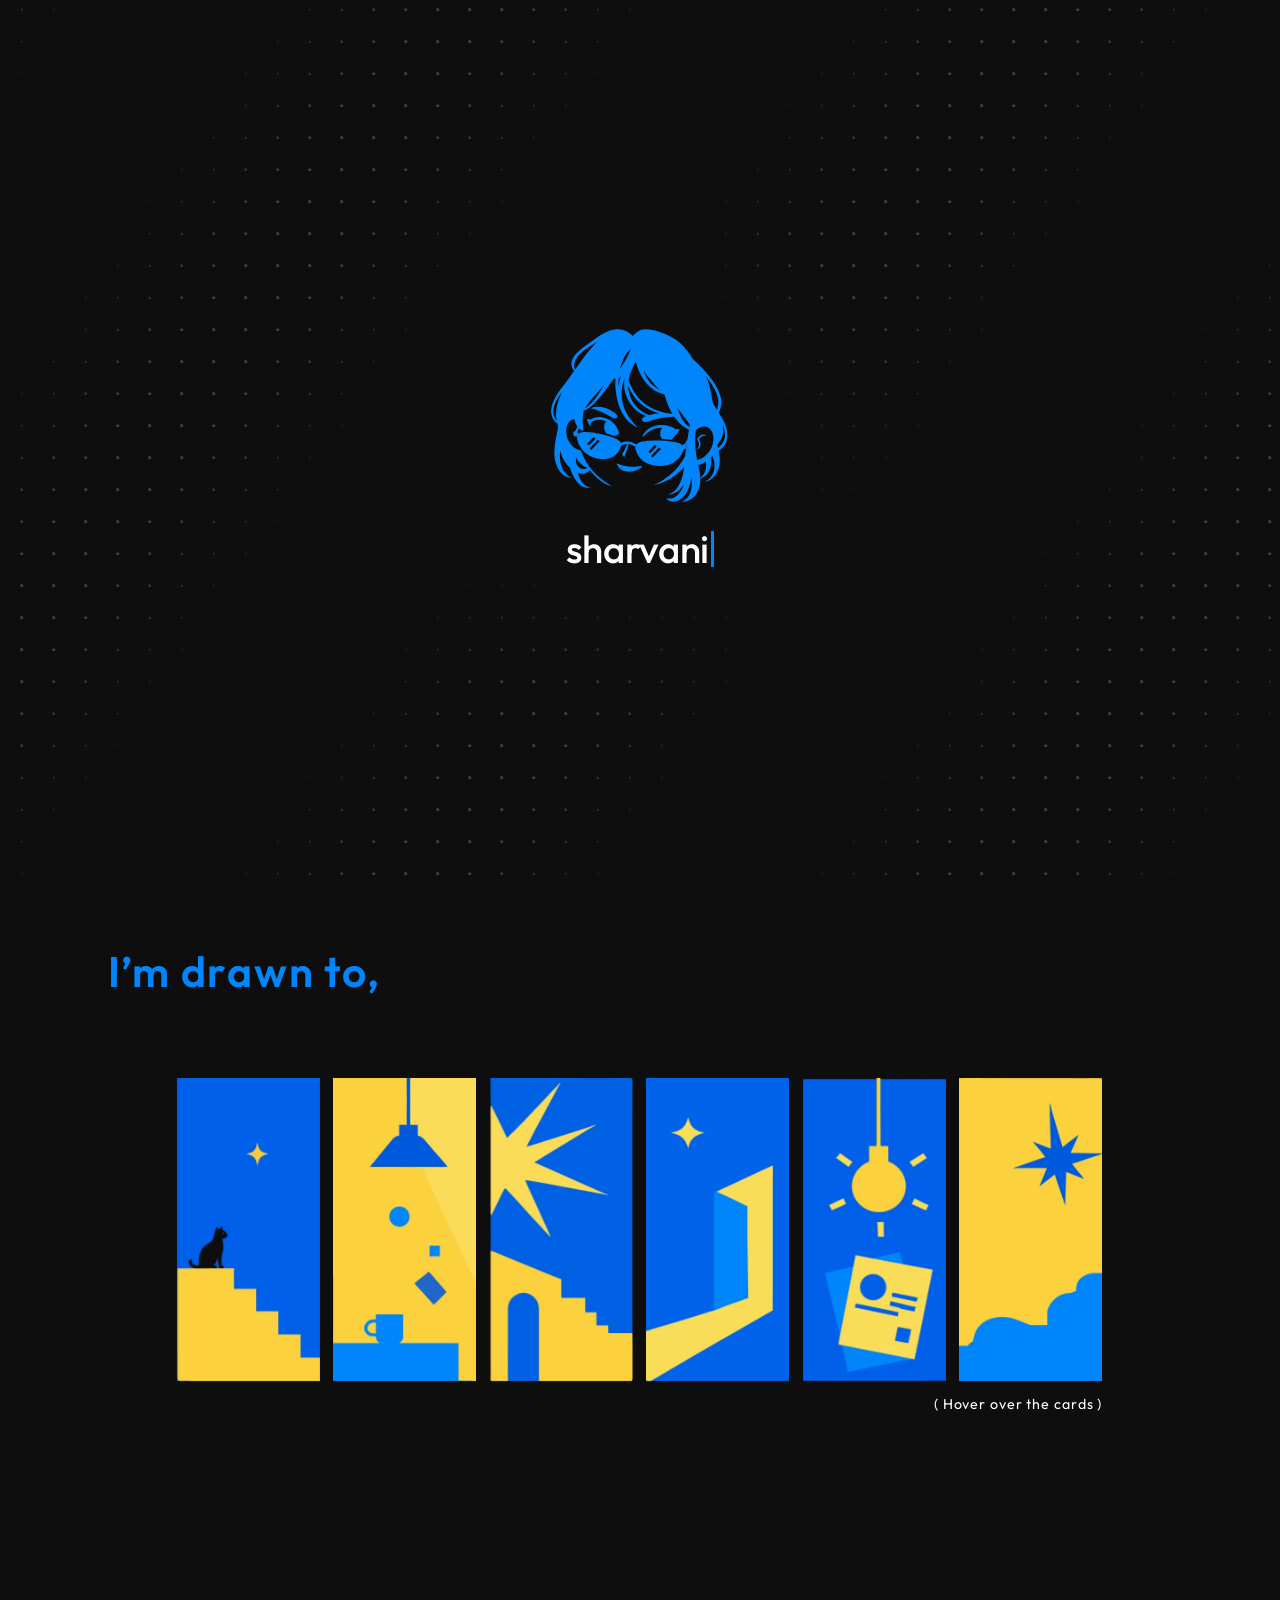
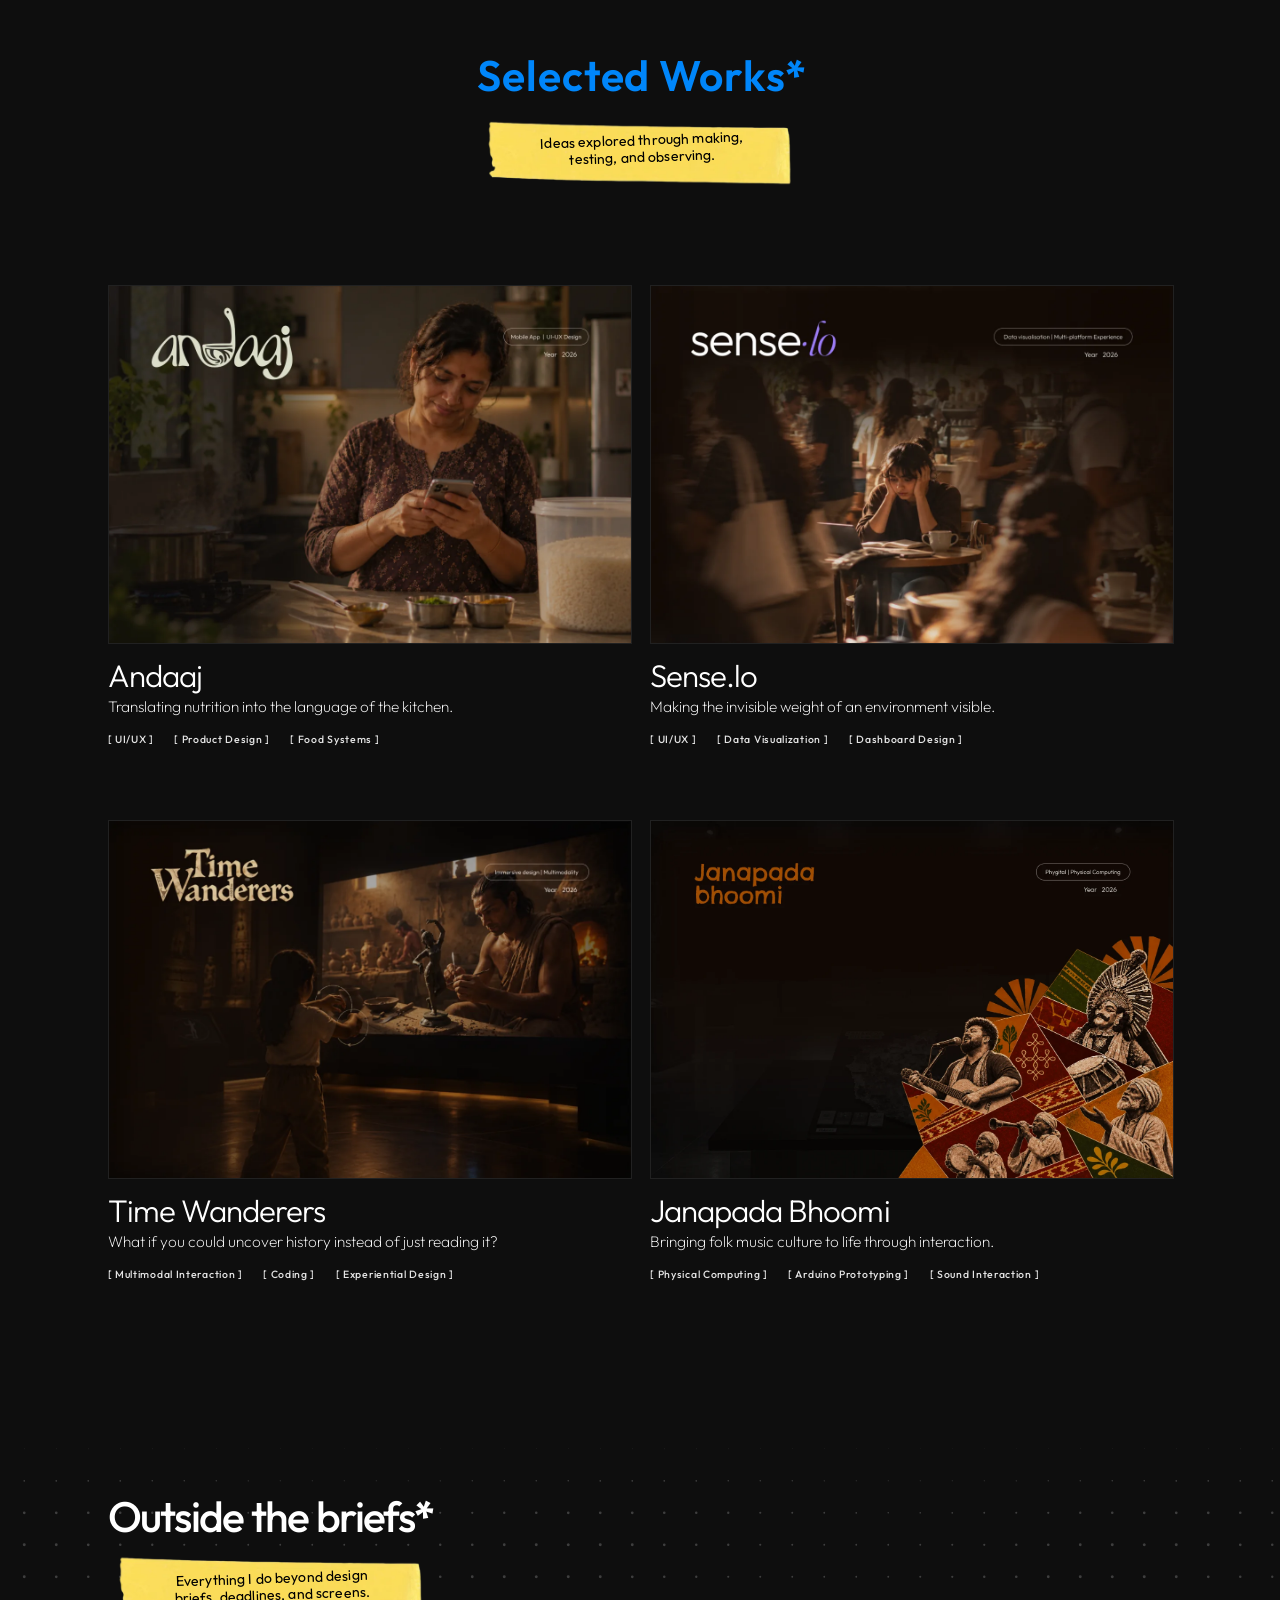
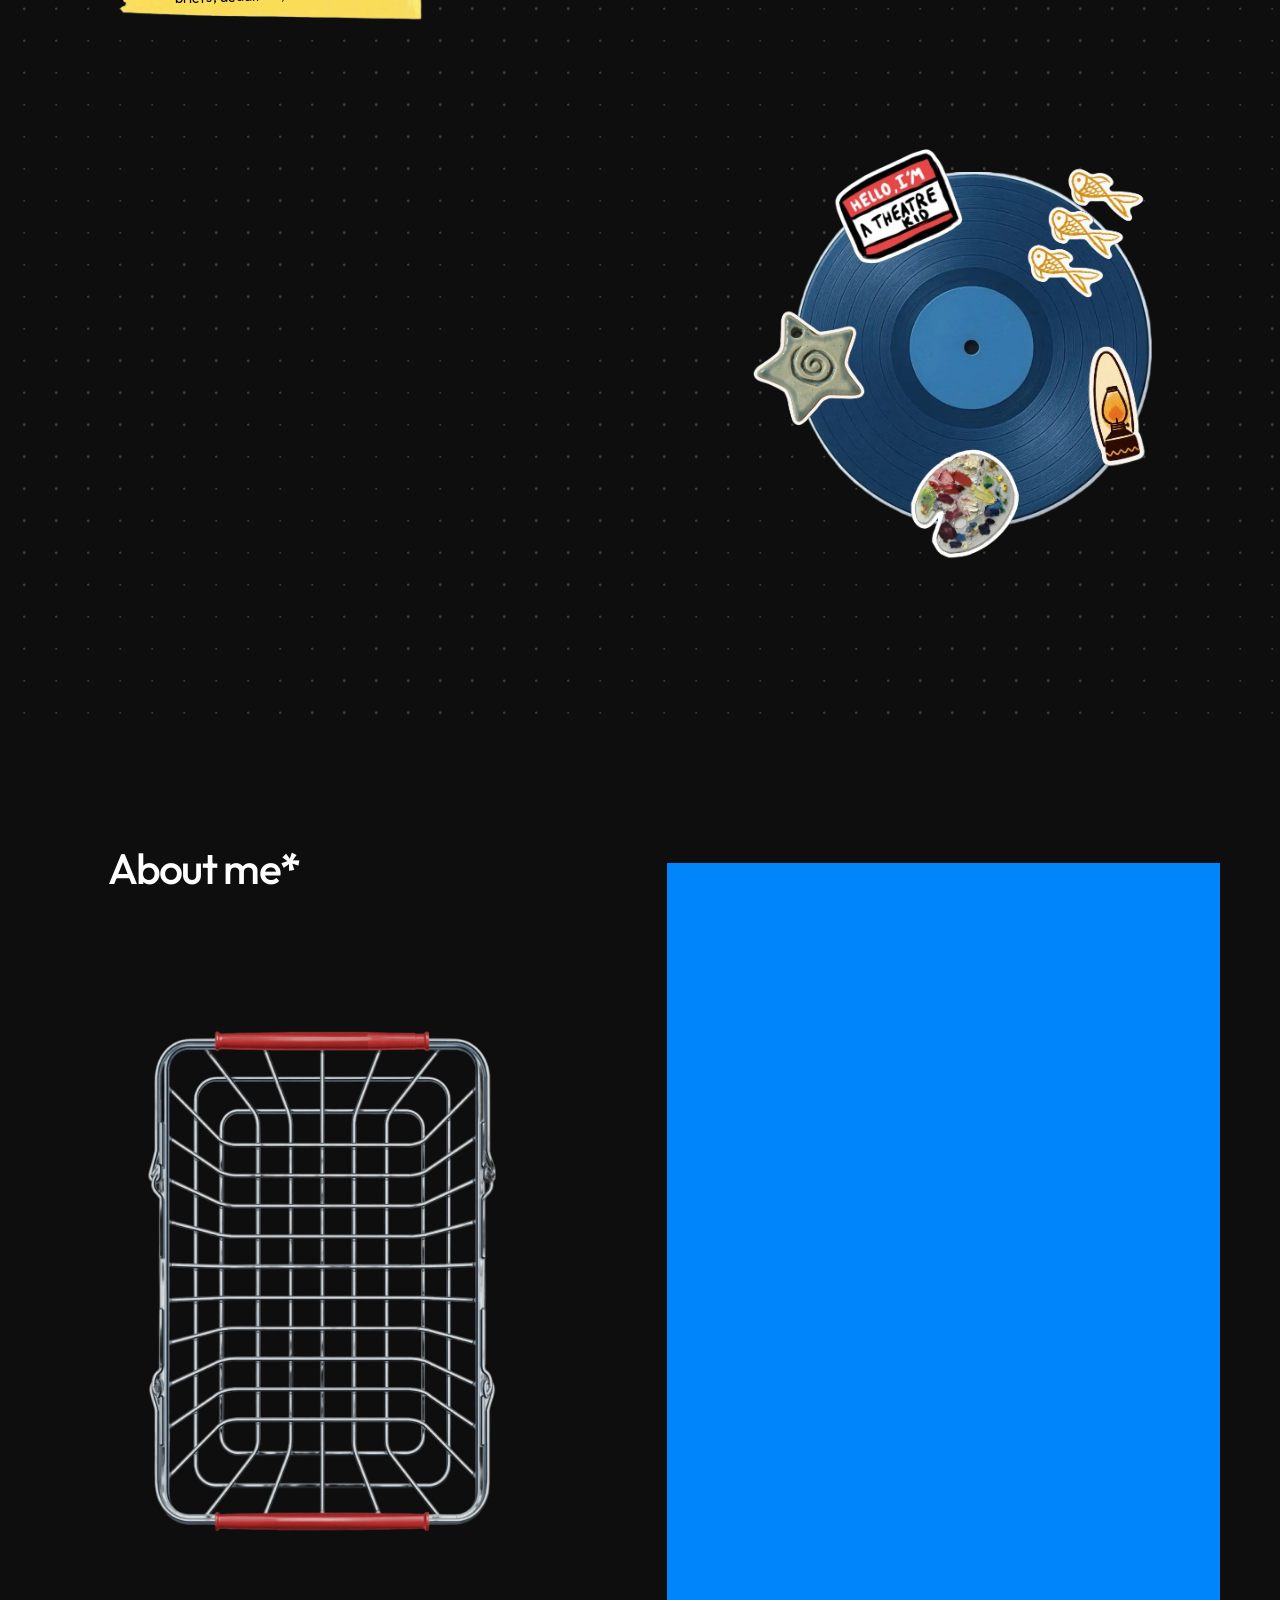
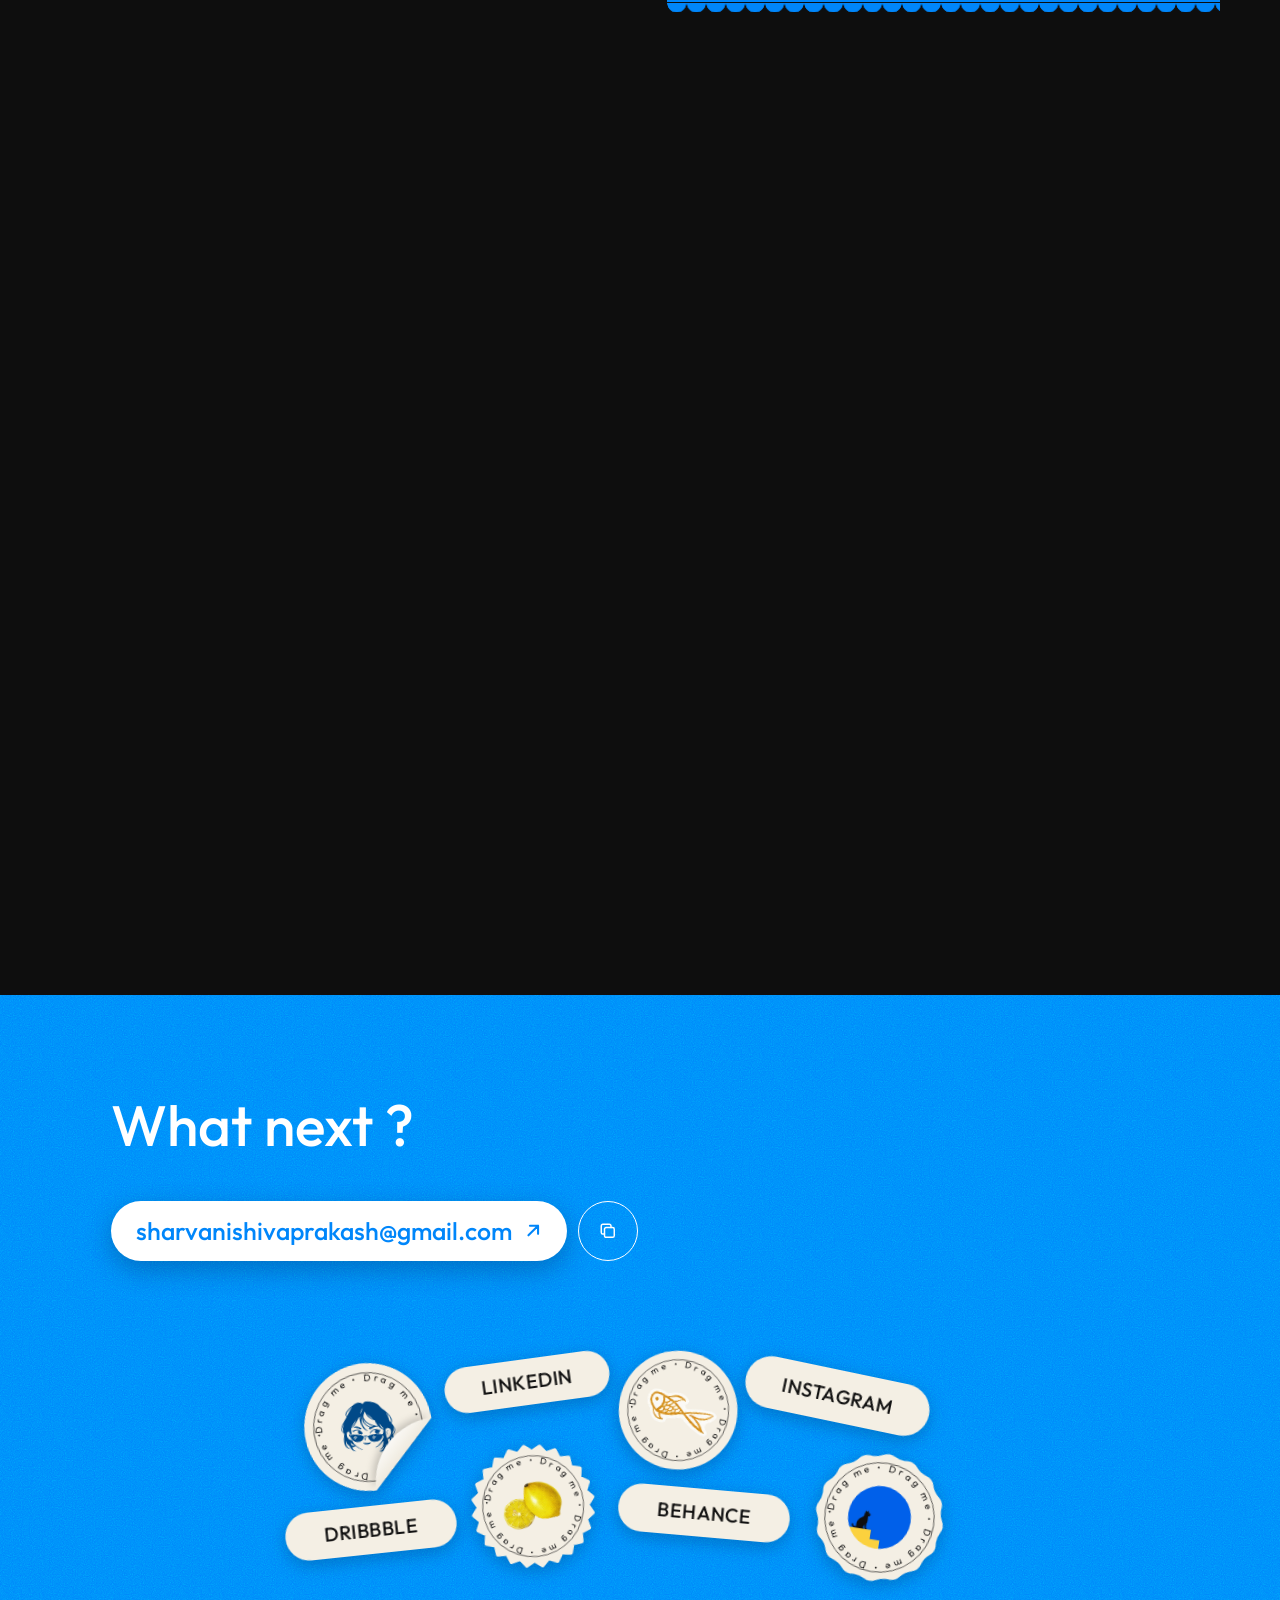
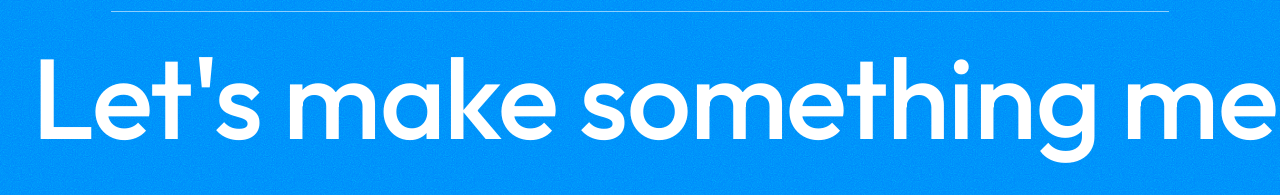
==== commit 3aac0768: "Doodle eyes follow cursor, Andaaj line + YouTube film, Playground renamed Archives - Hero doodle is " ====
--- a/index.html
+++ b/index.html
@@ -13,7 +13,7 @@
   <link rel="preconnect" href="https://fonts.gstatic.com" crossorigin>
   <link href="https://fonts.googleapis.com/css2?family=Averia+Serif+Libre:wght@400;700&family=IBM+Plex+Mono:wght@400;500&family=Outfit:wght@200;300;400;500;600;700&family=Peralta&family=Kranky&family=Silkscreen:wght@700&family=Mountains+of+Christmas:wght@700&family=Pacifico&family=Pangolin&family=Playwrite+US+Trad&family=Over+the+Rainbow&display=swap" rel="stylesheet">
   <!-- ?v= makes browsers fetch the new CSS and JS after each update; bump it whenever they change -->
-  <link rel="stylesheet" href="css/style.css?v=41">
+  <link rel="stylesheet" href="css/style.css?v=42">
   <script>
     // decide before the first paint whether the intro plays, so the page never flashes underneath it
     (function () {
@@ -53,7 +53,7 @@
     <nav class="pill" aria-label="Sections">
       <a href="#work" data-section="work">Work</a>
       <a href="#about" data-section="about">About</a>
-      <a href="#" id="nav-playground">Playground</a>
+      <a href="#" id="nav-archives">Archives</a>
       <a href="#contact" data-section="contact">Contact</a>
       <a href="#" class="js-resume">Resume</a>
     </nav>
@@ -81,8 +81,8 @@
             <span class="btn-icon icon-out" aria-hidden="true"><svg viewBox="0 0 12 12"><path d="M3 9 9.5 2.5M4 2.5h5.5V8"/></svg><svg viewBox="0 0 12 12"><path d="M3 9 9.5 2.5M4 2.5h5.5V8"/></svg></span>
           </a>
         </div>
-        <!-- Sharvani's doodle, big and dark blue, tilted and running off the bottom right -->
-        <div class="at hero-doodle reveal" style="--x:1105.3;--y:409.4;--w:517.8;--i:3" aria-hidden="true"><span></span></div>
+        <!-- Sharvani's doodle, big and dark blue, tilted and running off the bottom right. Its eyes follow the cursor (js/doodle-eyes.js). -->
+        <div class="at hero-doodle reveal" style="--x:1105.3;--y:409.4;--w:517.8;--i:3" aria-hidden="true"><svg viewBox="6.8 7.3 40.4 39.6" fill="currentColor"><path d="M25.4921 9.09962C25.9836 8.50917 26.7035 7.92143 27.4561 7.70384C29.2831 7.17563 32.3078 8.40793 33.9219 9.2051C35.6224 10.0452 36.9648 11.2882 38.0351 12.8236C38.4292 13.2766 38.8821 14.1892 39.2998 14.5823C41.7115 16.8522 44.0605 19.2475 45.1707 22.4538C45.6464 23.8274 45.5206 25.0655 44.8353 26.389C45.2439 26.9725 45.5868 27.5985 45.9251 28.224C47.1445 30.4773 47.3417 33.5232 44.8219 34.9877C45.2558 36.9703 45.2318 39.273 43.7546 40.8364C43.1294 41.4981 42.4863 41.8257 41.5984 41.9841C41.7684 41.8946 41.927 41.8327 42.0991 41.7318C42.6669 41.3977 43.1314 40.913 43.4415 40.3317C43.9474 39.3789 43.9919 38.2177 43.765 37.1766C43.6796 36.7858 43.544 36.4546 43.4275 36.0788C43.3374 36.1955 43.2285 36.307 43.1278 36.4157C43.1744 37.1002 43.2409 37.6287 43.0903 38.3171C42.7676 39.7909 42.087 40.7354 40.6955 41.2999C40.6528 44.0518 39.4993 46.4249 36.456 46.5033C36.632 46.4234 36.8144 46.3418 36.9798 46.242C38.5017 45.3217 38.9119 43.3795 38.7284 41.7253C38.6968 41.4404 38.6865 41.1808 38.6138 40.9011C38.6143 40.9404 38.6148 40.9795 38.6148 41.0188C38.6176 42.4362 37.7952 44.4866 36.7896 45.4775C35.7117 46.5393 34.1572 46.89 32.9955 45.7174C33.733 45.7948 34.2045 45.8126 34.8913 45.4576C36.0194 44.8745 36.6558 43.6649 37.0271 42.4975C36.2086 43.7899 35.0652 44.9162 33.4331 44.8422C35.9384 44.2125 36.8302 40.8545 37.0424 38.5971C35.8087 40.1977 33.5115 41.7747 31.5879 42.3899C31.134 42.5351 30.759 42.6161 30.296 42.704C30.4508 42.6031 30.8203 42.4214 30.9994 42.3236C31.4751 42.0703 31.9391 41.7954 32.3899 41.4999C34.1082 40.3605 35.6294 38.9387 36.7005 37.174C36.802 37.0071 37.2168 36.3829 37.2507 36.2392C37.3762 35.7108 37.3925 35.0806 37.5043 34.5266C37.3247 34.5543 37.1138 34.5636 36.9298 34.5763C36.7745 35.4106 36.2466 36.2542 35.6695 36.8642C34.6064 37.9871 33.276 38.374 31.7696 38.4146C29.1964 38.4128 27.0298 37.5712 26.1683 34.9419C26.0695 34.6399 26.0408 34.4093 26.0232 34.0928C25.4626 33.7261 25.1403 33.5882 24.4869 33.4777C24.4694 33.5949 24.4499 33.8729 24.4174 33.9722C24.3079 34.3076 23.7494 36.1709 23.5656 36.3187C23.4619 36.292 23.1207 35.9468 23.1052 35.8562C23.078 35.6986 23.4 35.144 23.4733 35.0061C23.749 34.487 23.996 34.0077 24.2017 33.4586C23.6987 33.4899 23.3741 33.5727 22.9165 33.7637C22.7361 34.5354 22.1447 35.4458 21.5667 35.9556C19.6262 37.6675 15.745 36.822 14.1994 34.9355C13.5536 34.1472 12.839 32.8822 12.901 31.8432C12.6901 31.7855 12.45 31.7381 12.2494 31.6644C11.9678 31.5606 12.0031 30.9165 12.124 30.719C12.2177 30.6429 12.3583 30.6755 12.3755 30.6525C12.5904 30.364 12.8003 29.8867 12.9686 29.5627C12.601 28.8938 12.4233 28.5731 12.283 27.805C10.1825 28.0959 10.1521 31.2772 10.9806 32.7011C11.735 33.9979 12.3658 34.5496 13.7855 34.8979C13.8467 35.077 13.8992 35.2659 13.9635 35.4429C15.0702 38.491 17.5371 41.0809 20.3099 42.6994C20.5643 42.8479 20.828 42.9727 21.085 43.1129C20.7572 43.0193 20.3112 42.8981 19.9991 42.7703C18.7659 42.2657 17.6591 41.3803 16.7315 40.4355C16.3969 40.0947 16.1123 39.7339 15.8013 39.3851C14.9972 40.1796 14.1694 40.2903 13.1106 39.9694C13.4404 41.1205 13.9463 42.3674 15.0646 42.9608C15.3872 43.1318 15.6518 43.1877 16.0076 43.2542C15.2033 43.4206 14.5509 43.3127 13.8564 42.8495C12.4965 41.9367 11.8565 40.4132 11.3365 38.9296C11.3024 38.8323 10.7489 38.2951 10.6292 38.1411C9.82322 37.1036 9.34164 36.0281 9.08425 34.7367C9.0696 35.1428 9.02765 35.5534 9.02444 35.959C9.00837 37.9915 9.64652 40.3542 11.7658 41.0858C10.1213 41.0157 9.11383 40.0802 8.43363 38.6276C7.3471 36.307 7.84105 33.7787 8.29047 31.373C8.40444 30.763 8.58981 30.1409 8.64257 29.5247C8.65067 29.4217 8.49615 28.982 8.45477 28.8562C7.70376 28.2848 7.30236 27.6982 7.12648 26.7471C6.64899 24.165 8.95193 21.4098 10.4493 19.4484C11.0577 18.652 11.6485 17.8423 12.2212 17.02C11.211 15.6214 11.5769 14.367 12.6784 13.1192C13.6972 12.0086 14.9979 11.1607 16.2223 10.2944C17.9101 9.10022 19.6581 7.6858 21.8074 7.56956C21.883 7.55822 21.9548 7.55675 22.0308 7.55809C23.4717 7.58394 24.4993 8.10067 25.4921 9.09962ZM26.7185 29.8158C24.9435 29.1513 23.5091 27.5077 22.7347 25.8009C21.938 24.0447 21.5818 21.982 21.5101 20.0605C21.4988 19.7594 21.5697 19.0995 21.5813 18.7357C21.4395 18.7423 21.3417 18.7524 21.2002 18.7266C20.8105 19.3026 20.3023 19.8919 19.892 20.4632C18.6242 22.2282 16.4939 25.1523 14.3951 25.9679C14.1197 27.6718 14.0932 28.6456 14.3711 30.3295C14.2377 30.3505 13.9781 30.3849 13.8585 30.4191C13.6547 30.2496 13.5138 30.1264 13.3232 29.9398C13.2817 30.0459 12.9471 30.7247 13.0052 30.8054C13.1404 30.9936 13.1265 30.9271 13.1347 31.1897C14.0702 30.4004 16.754 30.9377 17.8956 31.1372C19.2752 31.461 22.0272 31.9615 22.8538 33.2091C23.9822 32.6069 25.1994 32.8776 26.2229 33.5491C26.9957 32.7267 29.3139 32.6995 30.4161 32.6674C31.7328 32.6289 35.6778 32.7616 36.6465 33.6907C36.6998 33.7424 36.751 33.796 36.8004 33.8511C36.7981 33.7228 36.7865 33.677 36.8382 33.5647C36.9342 33.4655 37.0784 33.4808 37.2168 33.4769C37.3126 33.274 37.7704 32.3918 37.7994 32.2844C37.9482 31.7306 38.0191 30.866 38.1226 30.2698C36.6708 29.5705 35.729 28.6332 34.8285 27.3185C32.7465 27.347 31.1322 27.6694 29.1514 28.3268C28.4884 28.5467 27.7899 28.7486 27.5099 27.9137C27.725 27.4536 28.0246 27.3535 28.4775 27.1573C27.9576 26.9205 27.4229 26.6873 26.9429 26.3688C25.6092 25.4838 24.5899 24.1057 24.0228 22.6173C23.7996 22.0312 23.583 21.2104 23.5345 20.5812C23.4988 20.1009 23.4995 19.6186 23.5367 19.1384C23.5456 19.0275 23.5893 18.7778 23.5438 18.7047C22.6517 21.456 22.6935 23.8154 24.0269 26.4306C24.6824 27.7316 25.5986 28.8839 26.7185 29.8158ZM14.6473 25.5258C16.292 24.3941 17.3966 22.8446 18.3789 21.1287C18.4402 21.0217 18.7725 20.4714 18.7778 20.3938C18.5062 20.6541 17.9945 21.2691 17.7238 21.5753C17.266 22.0949 16.8137 22.6193 16.3668 23.1484C15.8115 23.8027 15.0386 24.7276 14.6435 25.488L14.6473 25.5258ZM38.2375 29.6049C38.2665 29.4339 38.2952 29.232 38.3299 29.0648C37.5843 28.114 36.8638 27.1438 36.169 26.1555C36.0859 26.0373 35.559 25.2587 35.5013 25.2225C36.0484 26.914 36.7093 28.5097 38.1857 29.6344L38.2331 29.6409L38.2375 29.6049ZM32.6153 22.2878C32.1684 22.143 31.7212 22.0551 31.29 21.8687C28.4985 20.662 26.9072 17.8044 26.1575 14.9888C26.1469 14.9492 26.1482 14.9597 26.1181 14.922C25.3787 16.2942 24.7494 17.5715 24.5284 19.1498C26.1176 23.3315 28.6136 25.4692 32.9763 26.4888C33.4952 26.6006 33.8759 26.6646 34.411 26.6783C33.8145 25.5871 33.3984 24.7397 32.9911 23.543C32.8707 23.1892 32.7209 22.5667 32.6153 22.2878ZM15.0503 38.9268L15.293 38.7821C14.3258 38.5404 13.33 37.6727 12.8345 36.8231C12.769 36.7108 12.6703 36.4719 12.5788 36.4217L12.586 36.4623C12.7523 37.4284 12.4518 38.0518 13.4485 38.7922C13.7825 39.0404 14.2153 39.1667 14.632 39.0862C14.7796 39.0577 14.9212 39.0039 15.0503 38.9268ZM31.3941 26.5266C30.6622 26.3004 29.9611 26.0556 29.2748 25.7132C27.4328 24.7713 25.9284 23.2811 24.969 21.4482C24.8921 21.3024 24.4553 20.3445 24.4063 20.3044C24.4219 20.6174 24.4356 20.9135 24.4787 21.2244C24.8516 23.917 26.6499 25.8864 29.0694 26.942C29.7572 26.7484 30.2088 26.6508 30.9192 26.5577C31.0758 26.5476 31.2383 26.5396 31.3941 26.5266ZM22.6277 16.4921C23.4404 15.1878 24.2392 13.8776 24.834 12.4587C24.8845 12.3384 25.0394 12.0035 25.0432 11.9018C23.8844 13.0121 23.226 14.2665 22.8074 15.8003C22.7665 15.9499 22.6058 16.3809 22.6277 16.4921ZM15.176 33.3957C15.2605 33.4839 15.467 33.7215 15.5707 33.7564C15.9359 33.4332 16.718 32.6221 17.041 32.2565C16.9418 32.155 16.7402 31.9387 16.632 31.8714L15.176 33.3957ZM29.9852 36.4859C30.5401 35.9403 31.2867 35.18 31.8086 34.6083C31.7023 34.496 31.525 34.2761 31.3816 34.2515L30.2142 35.4611C30.0437 35.6363 29.7026 35.9597 29.5714 36.1463L29.5541 36.1707C29.6356 36.2462 29.8807 36.513 29.9852 36.4859ZM22.2423 20.3506C22.4175 19.8059 22.4387 19.0681 22.6732 18.5102C22.7199 18.3992 22.8825 18.01 22.8616 17.9267L22.8483 17.9452C22.632 18.2527 22.6122 18.4122 22.3056 18.6791C22.2882 18.9113 22.1899 20.1851 22.2423 20.3506ZM27.887 16.9678C28.5184 18.4327 29.2213 19.7508 30.5882 20.6795C30.795 20.8199 31.2722 21.1361 31.5009 21.2217C31.4044 21.0919 31.3004 21.0105 31.1912 20.8944C30.6293 20.2961 30.0582 19.6842 29.5347 19.0519C29.1739 18.6126 28.8173 18.1698 28.4651 17.7236C28.366 17.5962 27.9643 17.0235 27.887 16.9678ZM30.846 34.0181C30.7562 33.9213 30.5499 33.6669 30.4244 33.6568C30.2344 33.8594 29.0624 34.9963 29.0456 35.1523C29.0776 35.2636 29.2728 35.4238 29.3721 35.48L29.4161 35.473C29.8142 35.0874 30.4968 34.4254 30.846 34.0181ZM17.5909 32.4884C17.3986 32.6835 15.8207 34.2755 15.7811 34.3879C15.84 34.501 16.0443 34.7168 16.1455 34.7636C16.7674 34.1353 17.3835 33.501 17.9937 32.8613C17.8875 32.7482 17.7244 32.558 17.5909 32.4884ZM45.7211 29.0788C46.0796 30.7803 45.7745 32.3253 44.5131 33.596C44.5804 33.8291 44.6259 34.1327 44.6883 34.3224L44.7181 34.3377L44.8692 34.2406C46.4957 32.9003 46.5803 30.9527 45.7638 29.1189C45.7571 29.1034 45.7341 29.0886 45.7211 29.0788ZM9.43457 21.8394C8.22665 23.4255 6.79583 25.9291 8.04335 27.8599C8.13985 28.0082 8.20882 28.1102 8.31831 28.2486C7.89868 26.325 8.40123 24.1371 9.20381 22.3804C9.24964 22.2801 9.4385 21.9226 9.43457 21.8394ZM41.9032 37.4719C41.2811 37.8681 40.9361 38.0055 40.2444 38.2094C40.3836 39.0399 40.6393 40.0779 40.6698 40.9057C40.6838 41.0105 40.6846 41.0548 40.6838 41.1611C41.52 40.3998 41.895 39.6992 41.9837 38.53C42.0026 38.2821 41.9871 37.7221 41.925 37.4951L41.9032 37.4719ZM44.5242 25.48C45.4417 23.0724 43.6361 20.4763 42.2914 18.587C42.2174 18.483 42.0034 18.1925 41.9169 18.1358C42.5285 19.3606 42.9487 20.9044 43.1793 22.2508C43.2275 22.5337 43.2704 22.8174 43.3082 23.1018C43.3408 23.3627 43.3615 23.7144 43.4492 23.9533C43.6814 24.5843 44.0685 25.1882 44.4238 25.7539L44.5242 25.48ZM17.4096 10.4534C15.3989 11.7511 11.4979 13.6966 12.4165 16.6566L12.4451 16.6848C12.5268 16.6032 12.708 16.3153 12.7933 16.1982L13.9558 14.5684C14.8215 13.358 15.761 12.1485 16.788 11.0707C16.9828 10.8663 17.2198 10.6785 17.4272 10.4812L17.4096 10.4534ZM39.9742 37.0389C40.5016 36.9426 40.8849 36.7915 41.3432 36.5027C42.5334 35.6751 43.3022 34.5121 43.5825 33.0605C43.8498 31.6768 43.434 29.8544 41.8367 29.5255C41.6985 29.4973 41.537 29.498 41.3968 29.5125C40.6799 29.5648 40.2271 29.8875 39.6921 30.3526C39.5112 31.933 39.4341 32.9622 39.6114 34.5763C39.6634 35.0493 39.725 35.5214 39.7962 35.9918C39.8508 36.3298 39.932 36.7064 39.9742 37.0389Z"/><path d="M17.1831 25.0846C17.995 25.067 18.4305 25.0941 19.2354 25.3374C20.0974 25.5981 21.6301 26.3504 22.0583 27.1534C21.8164 27.7484 21.6155 27.833 21.0179 27.5877C20.8321 27.5217 20.4969 27.3123 20.319 27.207C20.0189 27.0295 19.7161 26.8563 19.4105 26.6881C18.2981 26.0844 17.2005 25.6923 15.9756 25.3876C16.3697 25.2119 16.7583 25.1507 17.1831 25.0846Z"/><path d="M41.3415 31.3225C41.5402 31.2943 41.8927 31.3717 41.9082 31.6077C41.7889 31.6478 41.6029 31.6083 41.4755 31.6235C41.0009 31.6805 40.6674 32.0704 40.3809 32.3965C40.7957 33.0903 40.9523 33.7257 40.4282 34.4285C40.3485 34.5033 40.1845 34.6889 40.075 34.6112C40.0908 34.5264 40.2523 34.1232 40.2957 34.0277C40.5892 33.3825 40.2551 32.9837 39.9795 32.3699C40.2404 31.8469 40.7406 31.3839 41.3415 31.3225Z"/><path d="M21.9211 37.8269C22.1243 37.8556 22.4775 38.0414 22.6841 38.1121C23.015 38.2252 23.3385 38.3282 23.6825 38.3968C24.5774 38.5761 25.494 38.6219 26.4024 38.5331C26.7636 38.4992 27.2051 38.4125 27.5506 38.411C27.591 38.4721 27.5762 38.4384 27.576 38.5212C27.481 38.7161 27.1953 38.8735 27.0072 39.001C26.6203 39.2484 26.1972 39.4337 25.7528 39.5499C24.3755 39.9218 22.5204 39.6333 21.8602 38.0148C21.8292 37.939 21.8794 37.8885 21.9211 37.8269Z"/><g class="hd-eyes"><path d="M31.575 29.1769C32.915 29.0946 34.0744 29.3306 35.1466 30.1523C35.3715 30.1536 35.8339 30.0509 35.9879 30.1034C35.9944 30.1316 36.0058 30.1531 35.9957 30.1802C35.8293 30.6399 35.439 31.2027 35.1163 31.5604L34.9494 31.6111C34.8562 31.7413 34.7367 31.939 34.6417 32.057C34.4934 32.241 34.3384 32.3668 34.1451 32.4889C33.4414 32.4012 32.7106 32.3549 32.0235 32.264C31.9948 32.2229 31.9676 32.1804 31.9423 32.137C31.64 31.6233 31.5673 31.0935 31.7257 30.5177C31.7872 30.233 31.9218 30.0118 32.0776 29.7716C30.8 29.7561 29.6688 30.1337 28.6769 30.9556C28.3226 31.2488 28.0646 31.5831 27.7657 31.8352L27.7136 31.8282C27.6332 31.7508 27.6458 31.792 27.627 31.7048C27.6883 31.4988 27.9481 31.0964 28.084 30.9289C29.0309 29.7615 30.1481 29.3524 31.575 29.1769Z"/><path d="M17.4497 27.4158C17.5293 27.3972 17.7065 27.3933 17.7935 27.3938C19.6268 27.4047 21.3831 28.4714 22.1066 30.1784C22.2141 30.432 22.387 30.8916 22.3867 31.1657C22.3426 31.2545 22.3739 31.2208 22.2917 31.2723C22.2717 31.27 22.142 31.2565 22.1322 31.2635C21.8625 31.455 21.641 31.5603 21.3307 31.6724C20.7209 31.4703 20.1337 31.2767 19.5151 31.1049C19.377 30.9209 19.2896 30.7457 19.191 30.5399C19.0914 30.3055 19.0298 30.0568 19.0087 29.8029C18.9617 29.2517 19.1036 28.7577 19.4634 28.3366C19.1411 28.2033 18.8039 28.1091 18.4592 28.0561C17.3901 27.9003 16.7856 28.1226 15.9516 28.7478C15.963 28.9075 16.0137 29.2827 15.9009 29.3958L15.8441 29.3909C15.6201 29.2002 15.1867 28.1643 15.1426 27.848L15.1664 27.8201C15.3418 27.7735 15.6765 27.8993 15.8786 27.9505C16.3768 27.6268 16.8634 27.4795 17.4497 27.4158Z"/></g></svg></div>
         <!-- The yellow star over the doodle's glasses (Figma 264:554) -->
         <img class="at hero-star reveal" style="--x:1335.8;--y:549;--w:266.4;--i:3" src="assets/final/hero-star.svg" alt="" width="267" height="271" aria-hidden="true">
       </section>
@@ -235,15 +235,16 @@
   <p class="toast" id="toast" role="status" aria-live="polite"></p>
 
   <noscript><p class="noscript">This site needs JavaScript to show its projects.</p></noscript>
-  <script src="js/preloader.js?v=41"></script>
-  <script src="js/content.js?v=41"></script>
-  <script src="js/main.js?v=41"></script>
-  <script src="js/cursor.js?v=41"></script>
-  <script src="js/dot-grid.js?v=41"></script>
-  <script src="js/drawn-cards.js?v=41"></script>
-  <script src="js/about-scroll.js?v=41"></script>
-  <script src="js/contact-stickers.js?v=41"></script>
-  <script src="js/outside.js?v=41"></script>
-  <script src="js/sections.js?v=41"></script>
+  <script src="js/preloader.js?v=42"></script>
+  <script src="js/content.js?v=42"></script>
+  <script src="js/main.js?v=42"></script>
+  <script src="js/doodle-eyes.js?v=42"></script>
+  <script src="js/cursor.js?v=42"></script>
+  <script src="js/dot-grid.js?v=42"></script>
+  <script src="js/drawn-cards.js?v=42"></script>
+  <script src="js/about-scroll.js?v=42"></script>
+  <script src="js/contact-stickers.js?v=42"></script>
+  <script src="js/outside.js?v=42"></script>
+  <script src="js/sections.js?v=42"></script>
 </body>
 </html>
--- a/css/style.css
+++ b/css/style.css
@@ -211,13 +211,12 @@
 /* The big dark blue doodle, tilted 12° and running off the bottom right (Figma 264:558) */
 .hero { z-index: 1; }
 .hero-doodle { aspect-ratio: 1; z-index: 0; rotate: 12.16deg; transform-origin: 0 0; pointer-events: none; }
-.hero-doodle span {
+.hero-doodle svg {
   position: absolute; left: calc(69 / 517.8 * 100%); top: calc(73.8 / 517.8 * 100%);
-  width: calc(388.2 / 517.8 * 100%); aspect-ratio: 40.4 / 39.6;
-  background: #004988;
-  -webkit-mask: url("../assets/doodle/doodle.svg") center / 100% 100% no-repeat;
-  mask: url("../assets/doodle/doodle.svg") center / 100% 100% no-repeat;
-}
+  width: calc(388.2 / 517.8 * 100%); height: auto; aspect-ratio: 40.4 / 39.6;
+  color: #004988; overflow: visible;
+}
+.hero-doodle .hd-eyes { will-change: transform; }
 /* The yellow star over the doodle's glasses, tilted 22° (Figma 264:554) */
 .hero-star { z-index: 1; rotate: 22.38deg; transform-origin: 0 0; pointer-events: none; }
 .sticker { z-index: 2; transition: transform 0.4s var(--ease); }
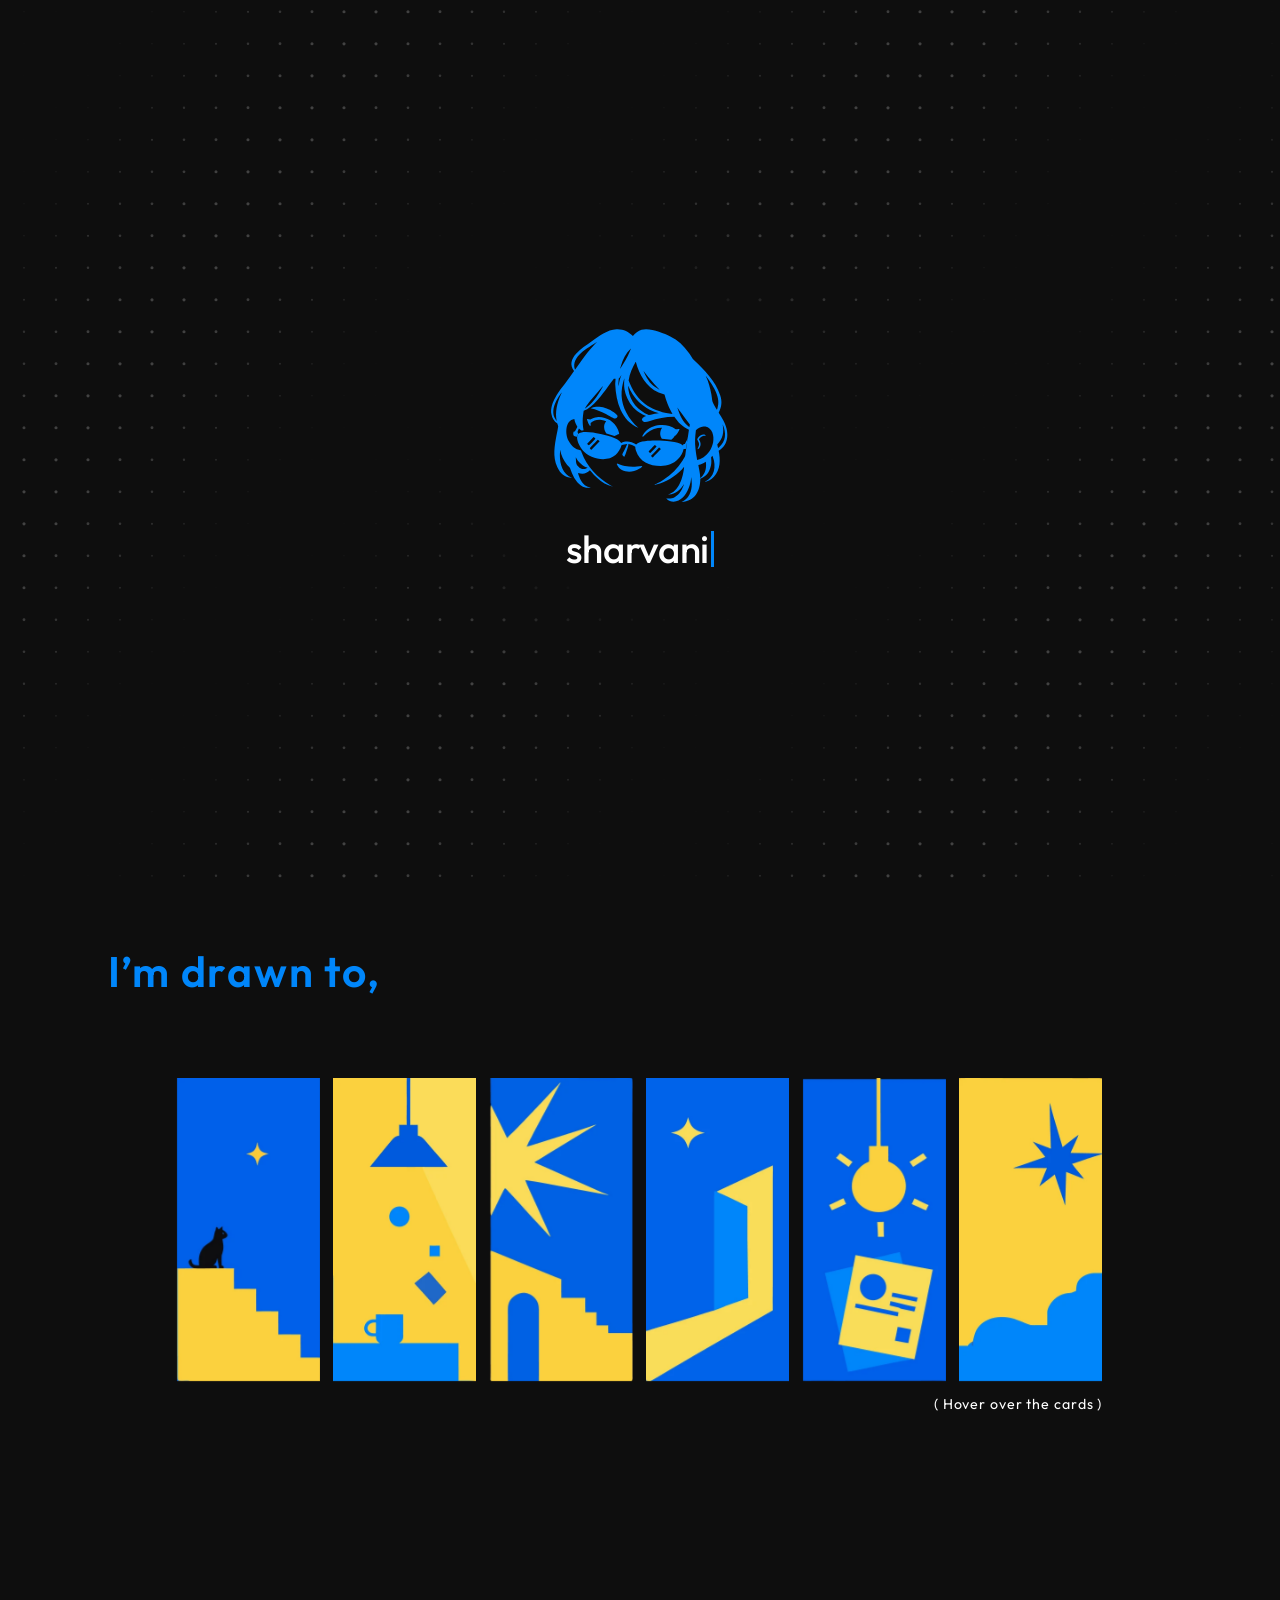
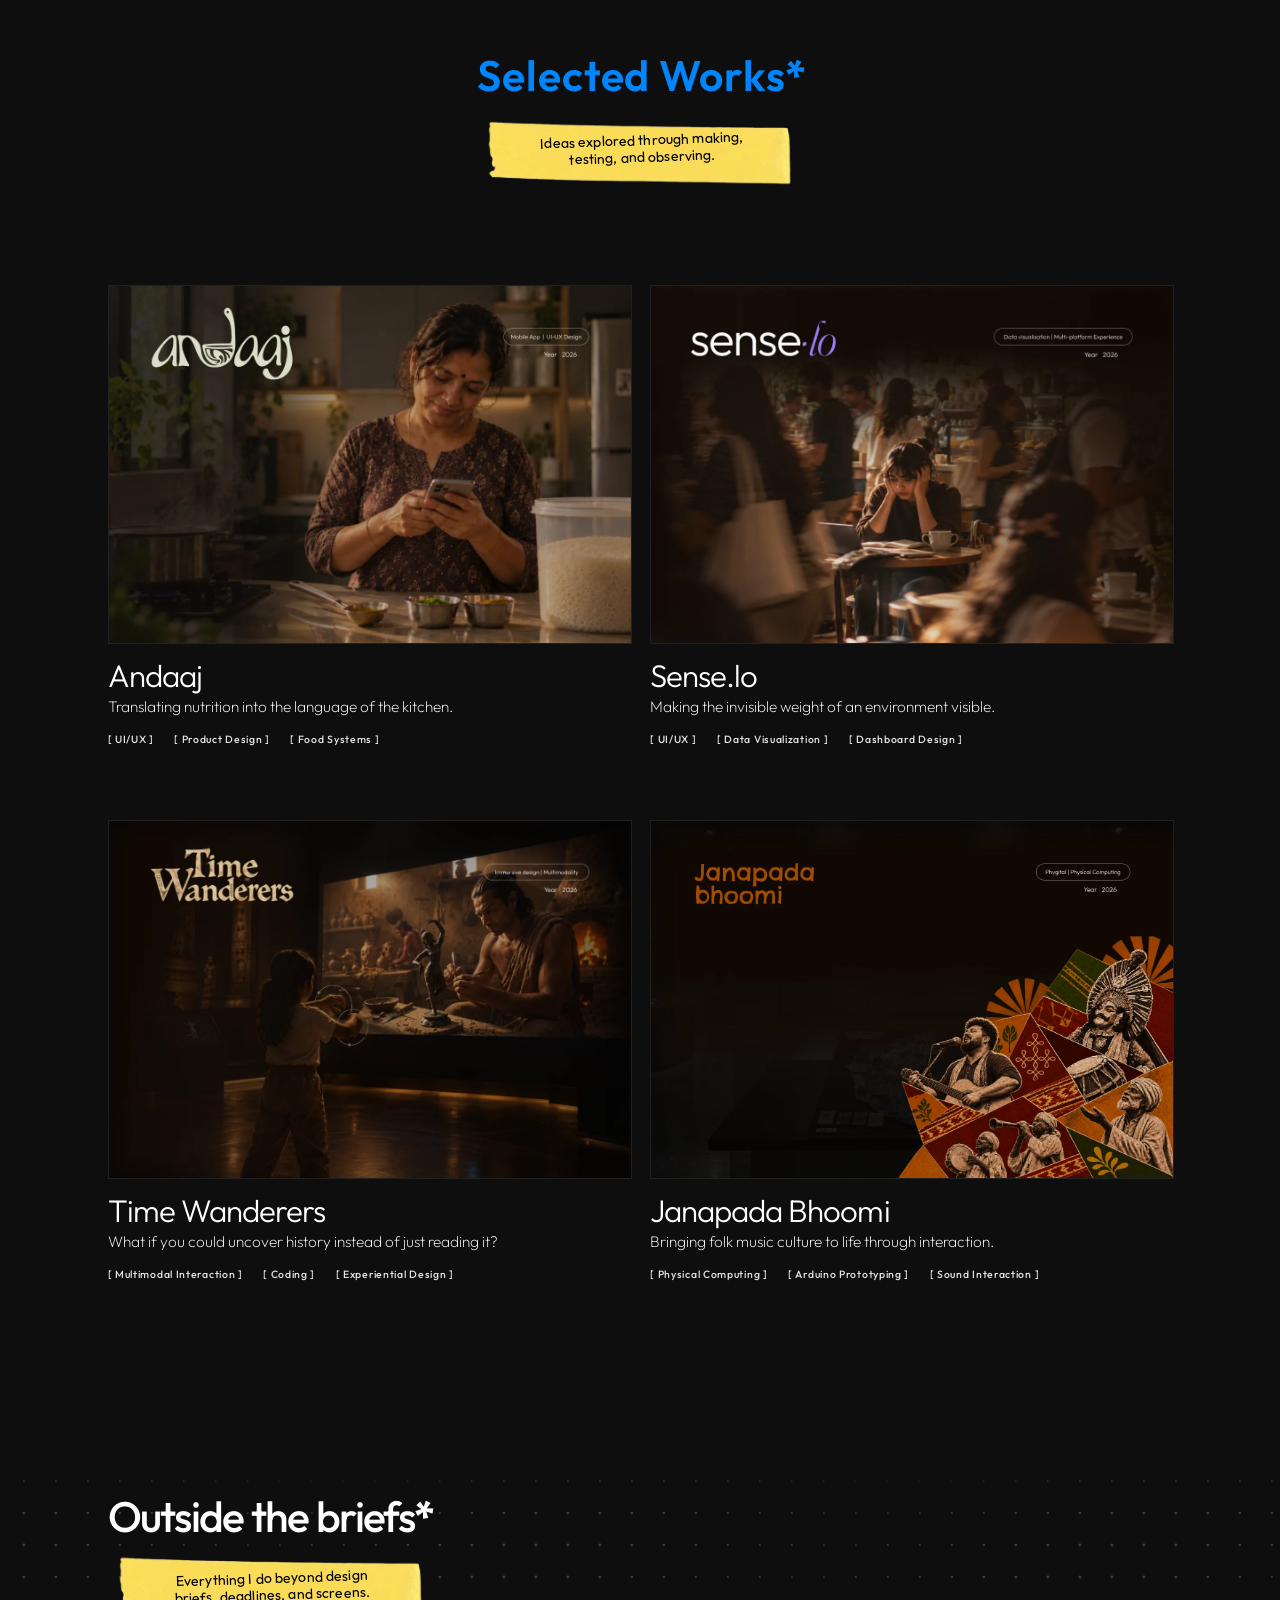
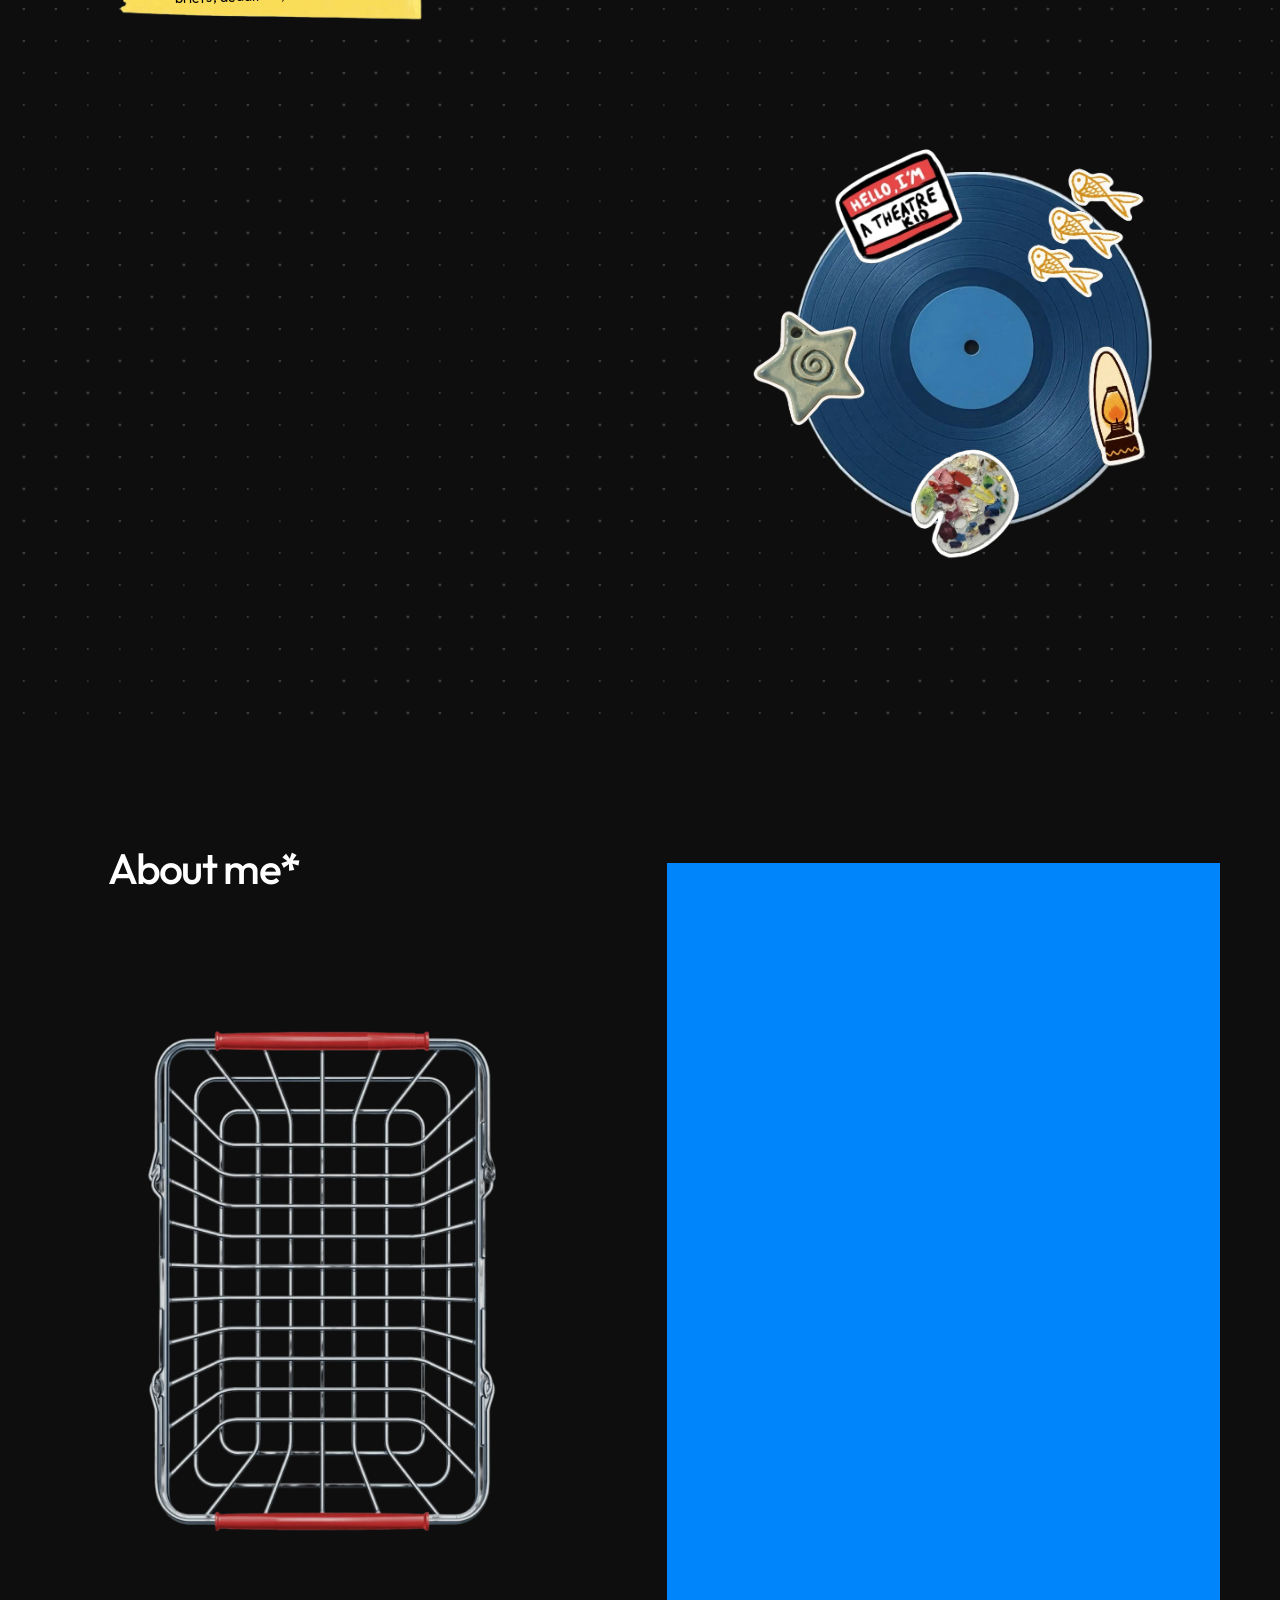
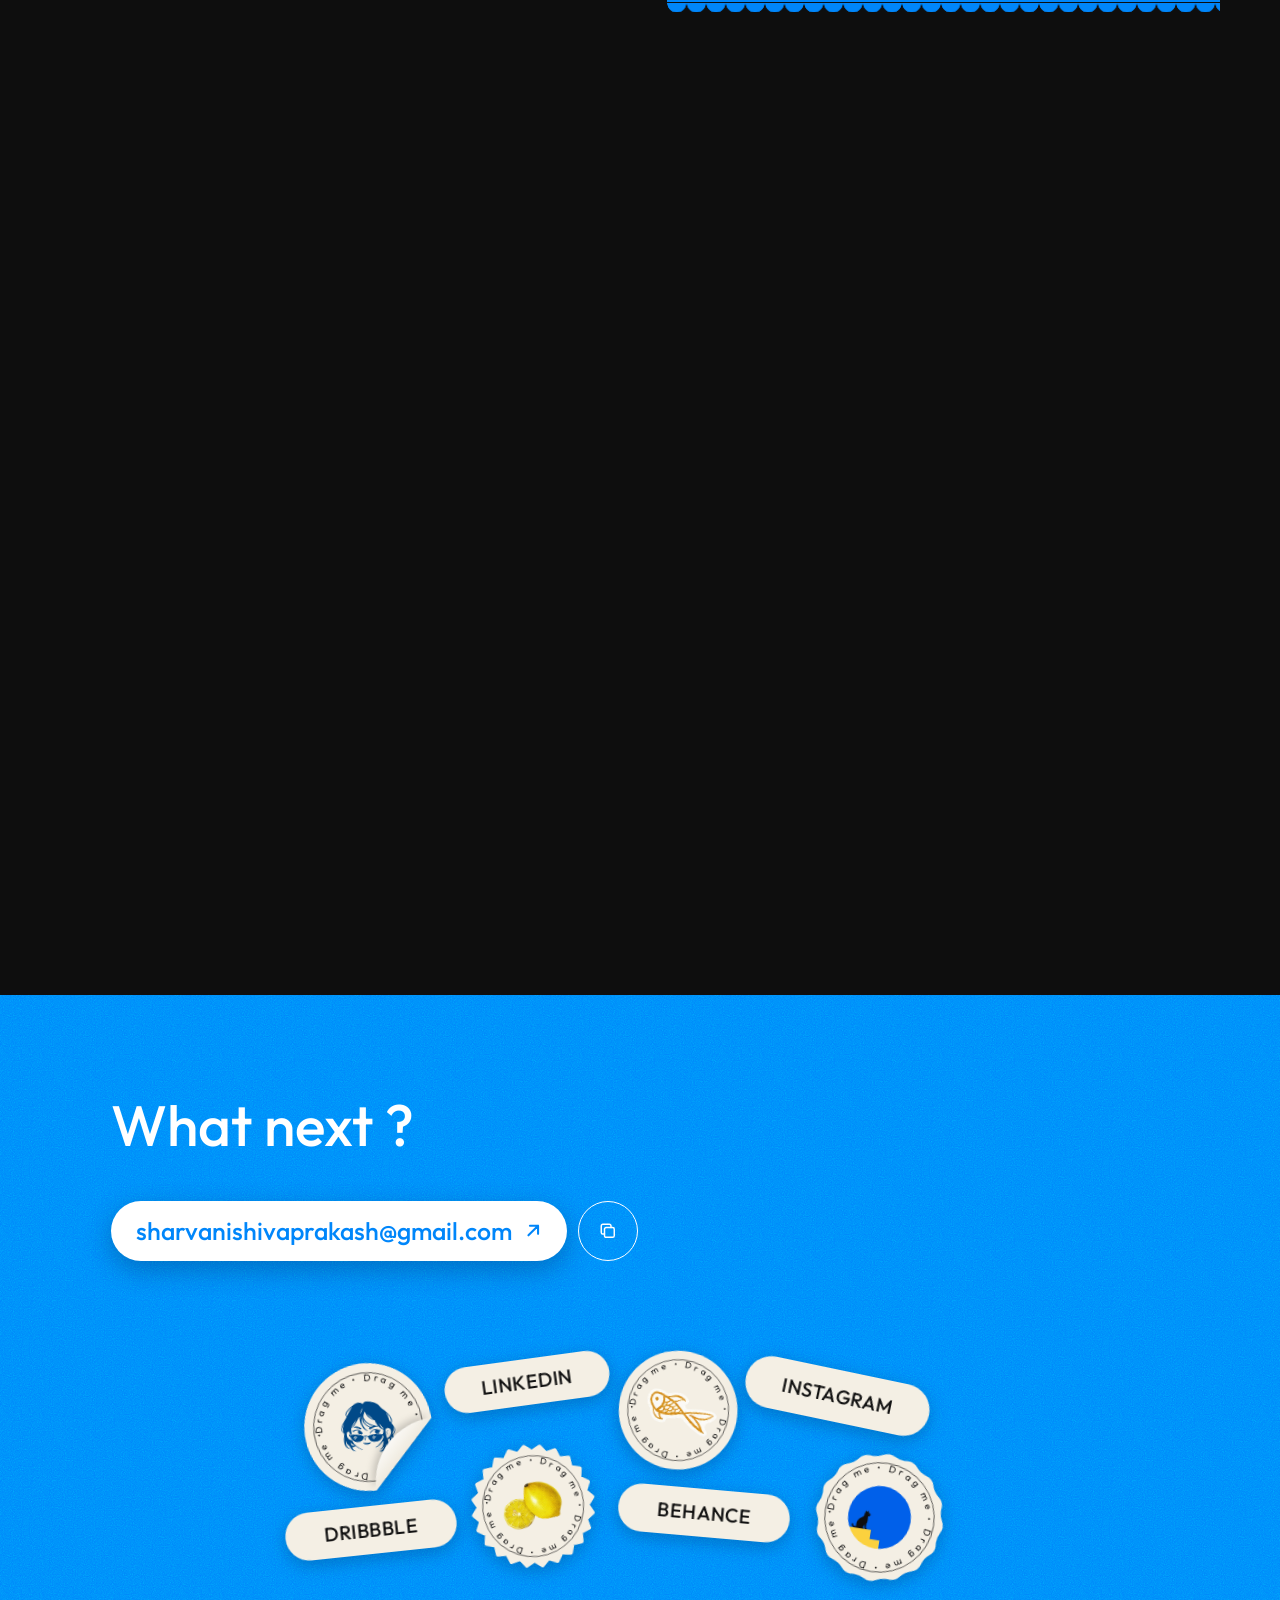
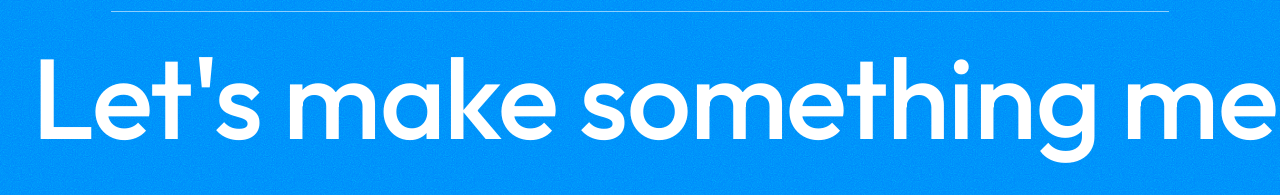
==== commit 1f1eab56: "Case studies: section dots on the right that jump to each part Sections and positions come from the " ====
--- a/index.html
+++ b/index.html
@@ -13,7 +13,7 @@
   <link rel="preconnect" href="https://fonts.gstatic.com" crossorigin>
   <link href="https://fonts.googleapis.com/css2?family=Averia+Serif+Libre:wght@400;700&family=IBM+Plex+Mono:wght@400;500&family=Outfit:wght@200;300;400;500;600;700&family=Peralta&family=Kranky&family=Silkscreen:wght@700&family=Mountains+of+Christmas:wght@700&family=Pacifico&family=Pangolin&family=Playwrite+US+Trad&family=Over+the+Rainbow&display=swap" rel="stylesheet">
   <!-- ?v= makes browsers fetch the new CSS and JS after each update; bump it whenever they change -->
-  <link rel="stylesheet" href="css/style.css?v=42">
+  <link rel="stylesheet" href="css/style.css?v=43">
   <script>
     // decide before the first paint whether the intro plays, so the page never flashes underneath it
     (function () {
@@ -235,16 +235,16 @@
   <p class="toast" id="toast" role="status" aria-live="polite"></p>
 
   <noscript><p class="noscript">This site needs JavaScript to show its projects.</p></noscript>
-  <script src="js/preloader.js?v=42"></script>
-  <script src="js/content.js?v=42"></script>
-  <script src="js/main.js?v=42"></script>
-  <script src="js/doodle-eyes.js?v=42"></script>
-  <script src="js/cursor.js?v=42"></script>
-  <script src="js/dot-grid.js?v=42"></script>
-  <script src="js/drawn-cards.js?v=42"></script>
-  <script src="js/about-scroll.js?v=42"></script>
-  <script src="js/contact-stickers.js?v=42"></script>
-  <script src="js/outside.js?v=42"></script>
-  <script src="js/sections.js?v=42"></script>
+  <script src="js/preloader.js?v=43"></script>
+  <script src="js/content.js?v=43"></script>
+  <script src="js/main.js?v=43"></script>
+  <script src="js/doodle-eyes.js?v=43"></script>
+  <script src="js/cursor.js?v=43"></script>
+  <script src="js/dot-grid.js?v=43"></script>
+  <script src="js/drawn-cards.js?v=43"></script>
+  <script src="js/about-scroll.js?v=43"></script>
+  <script src="js/contact-stickers.js?v=43"></script>
+  <script src="js/outside.js?v=43"></script>
+  <script src="js/sections.js?v=43"></script>
 </body>
 </html>
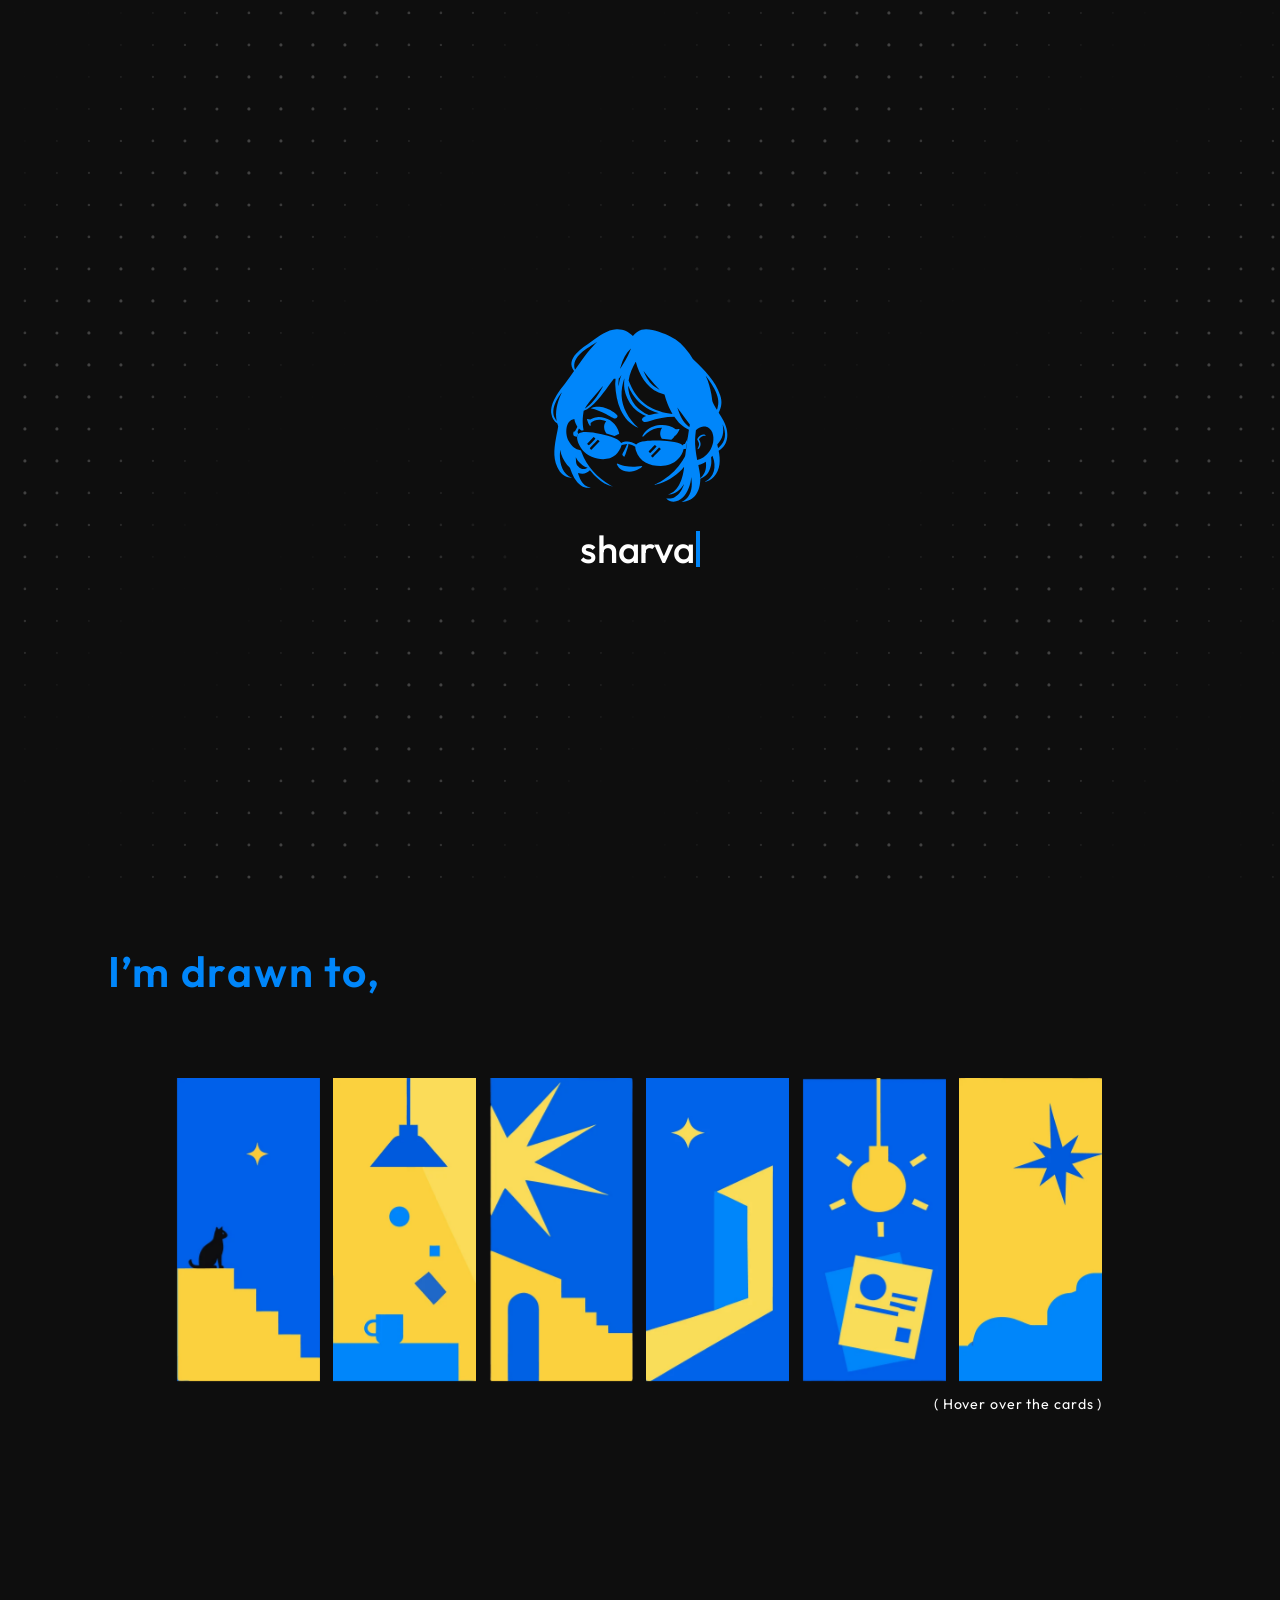
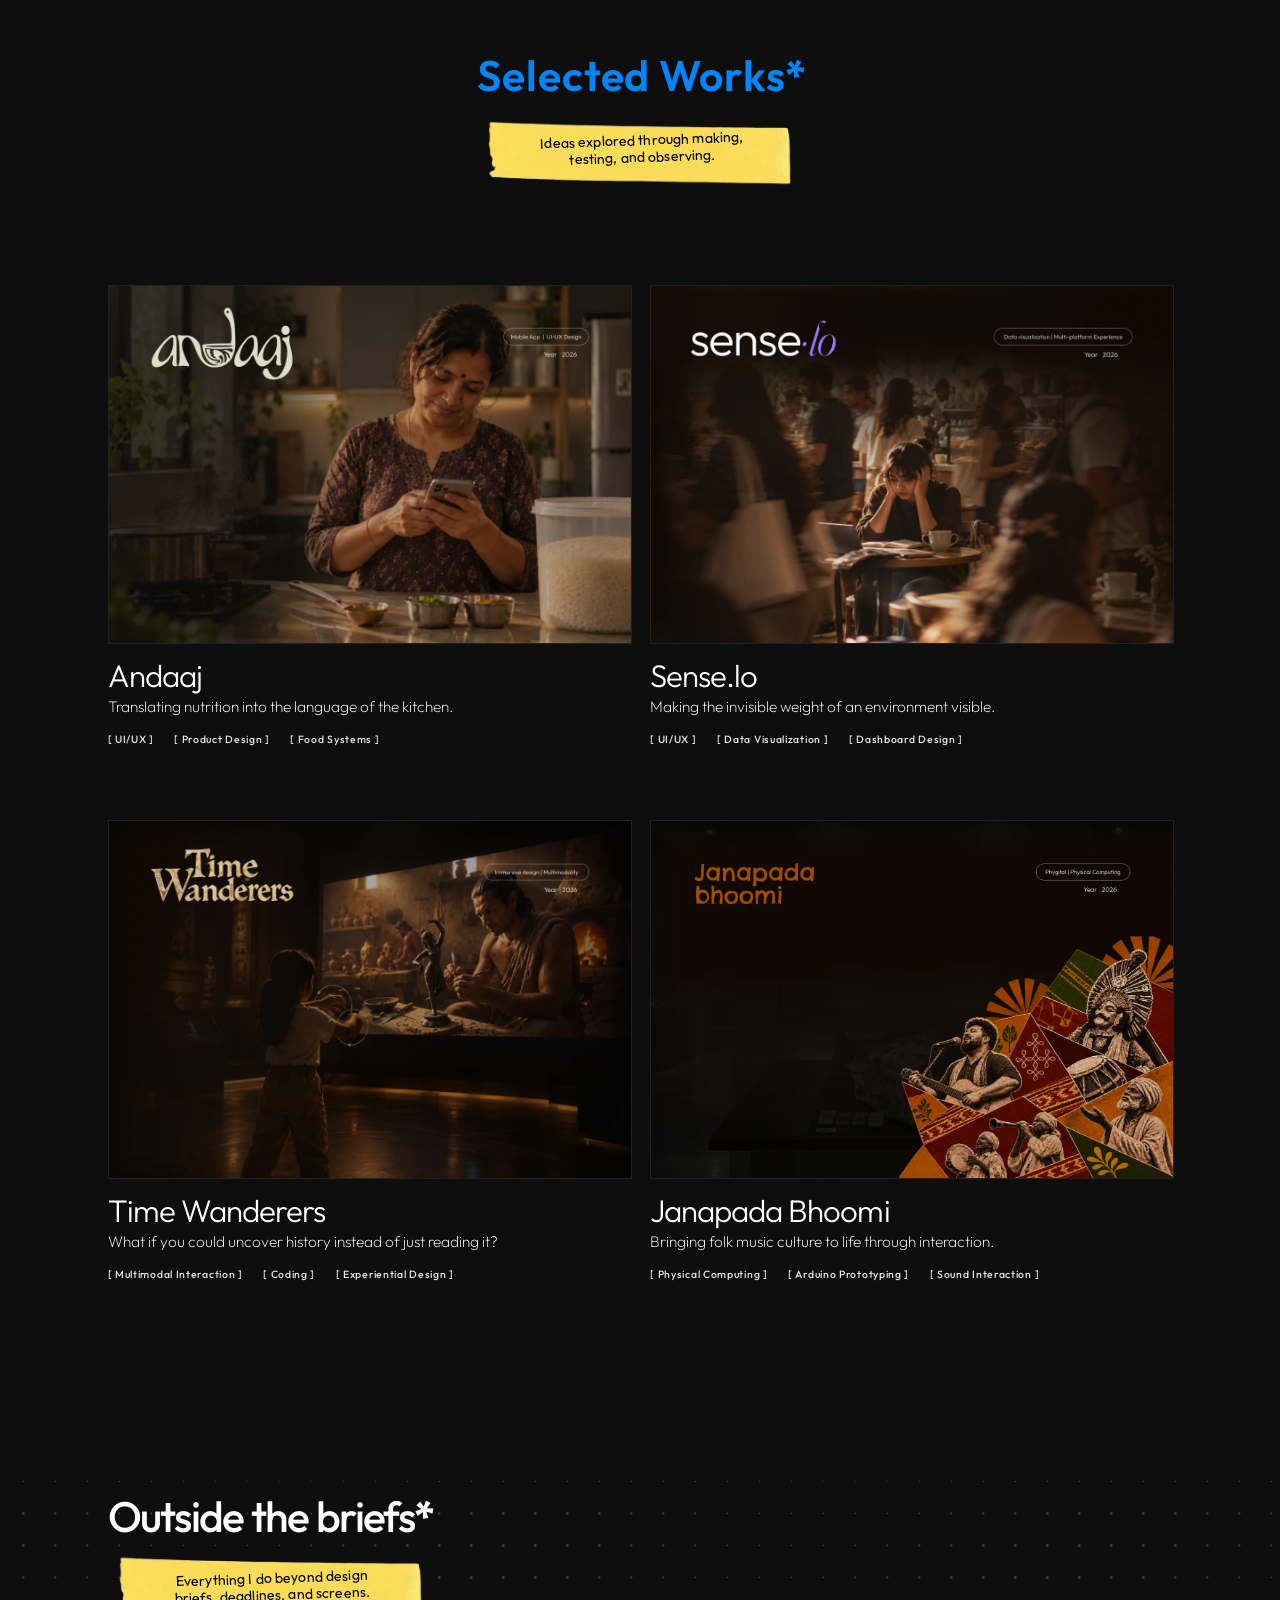
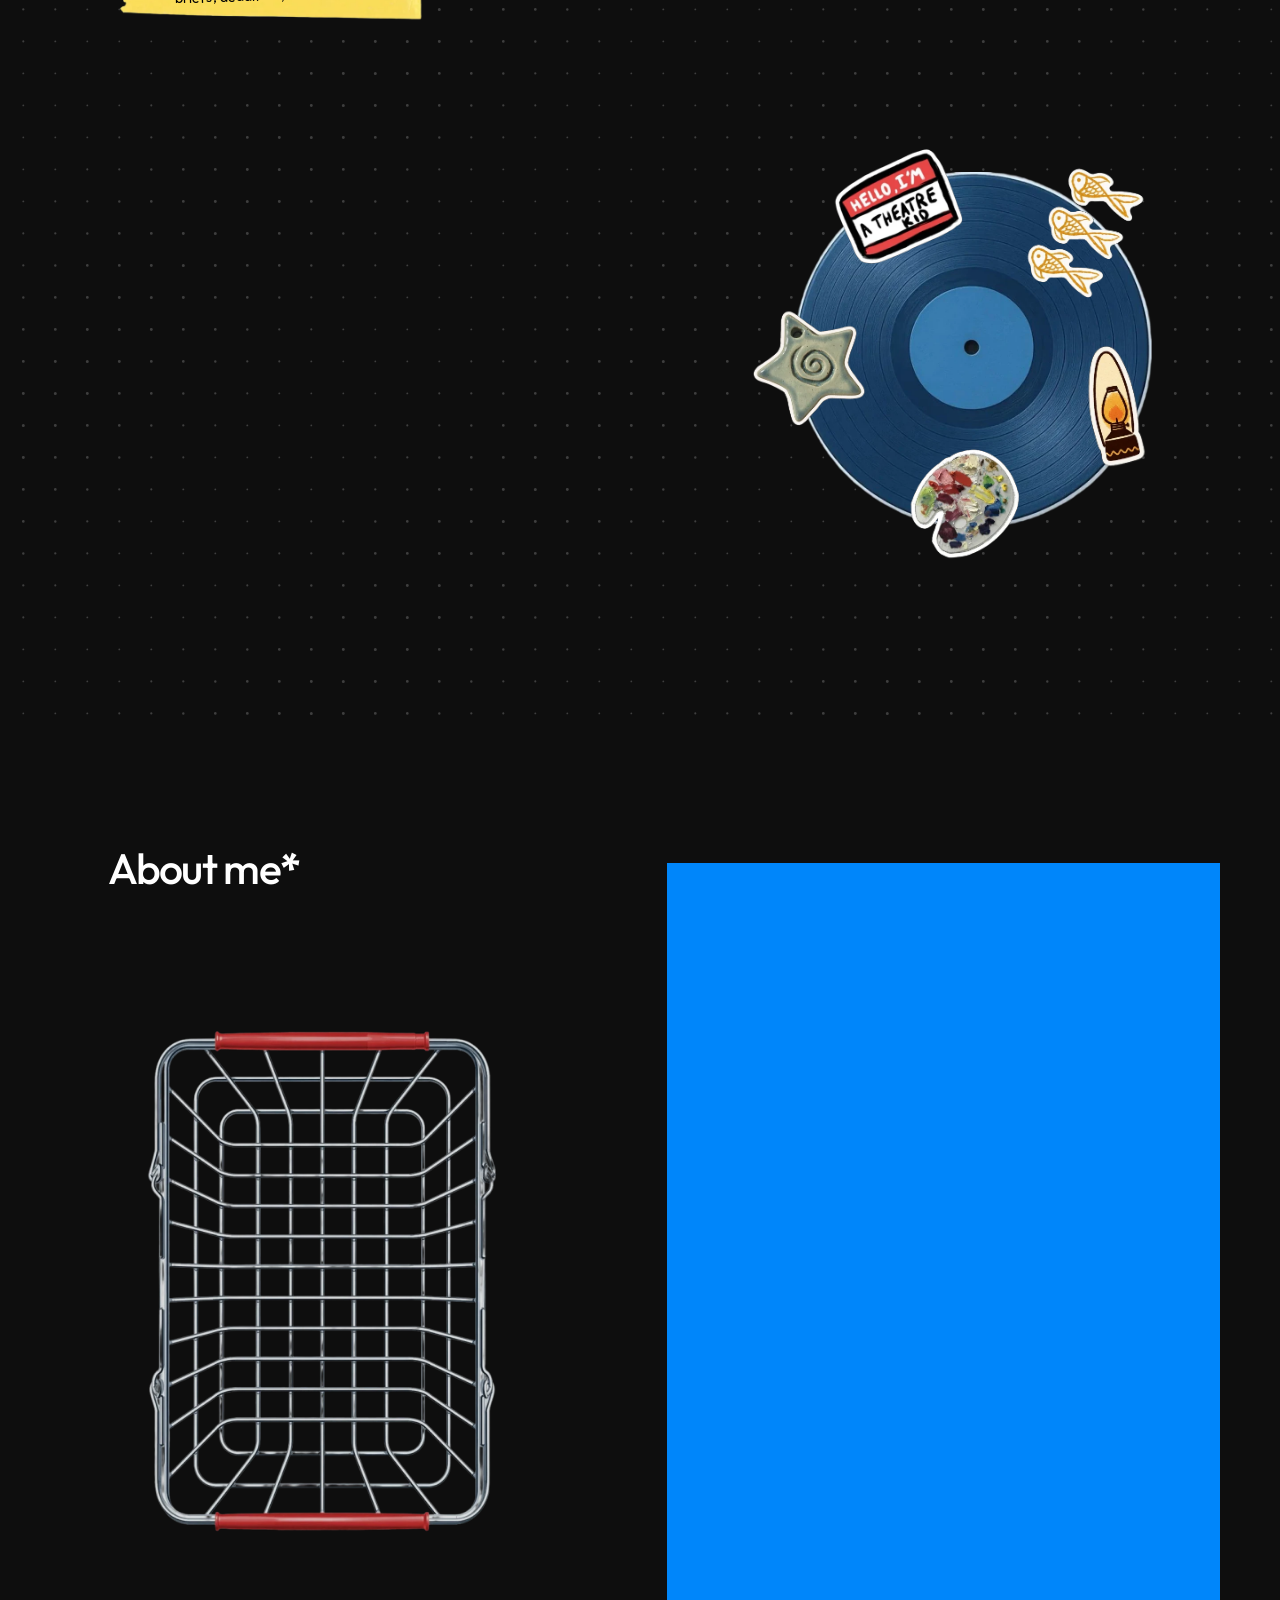
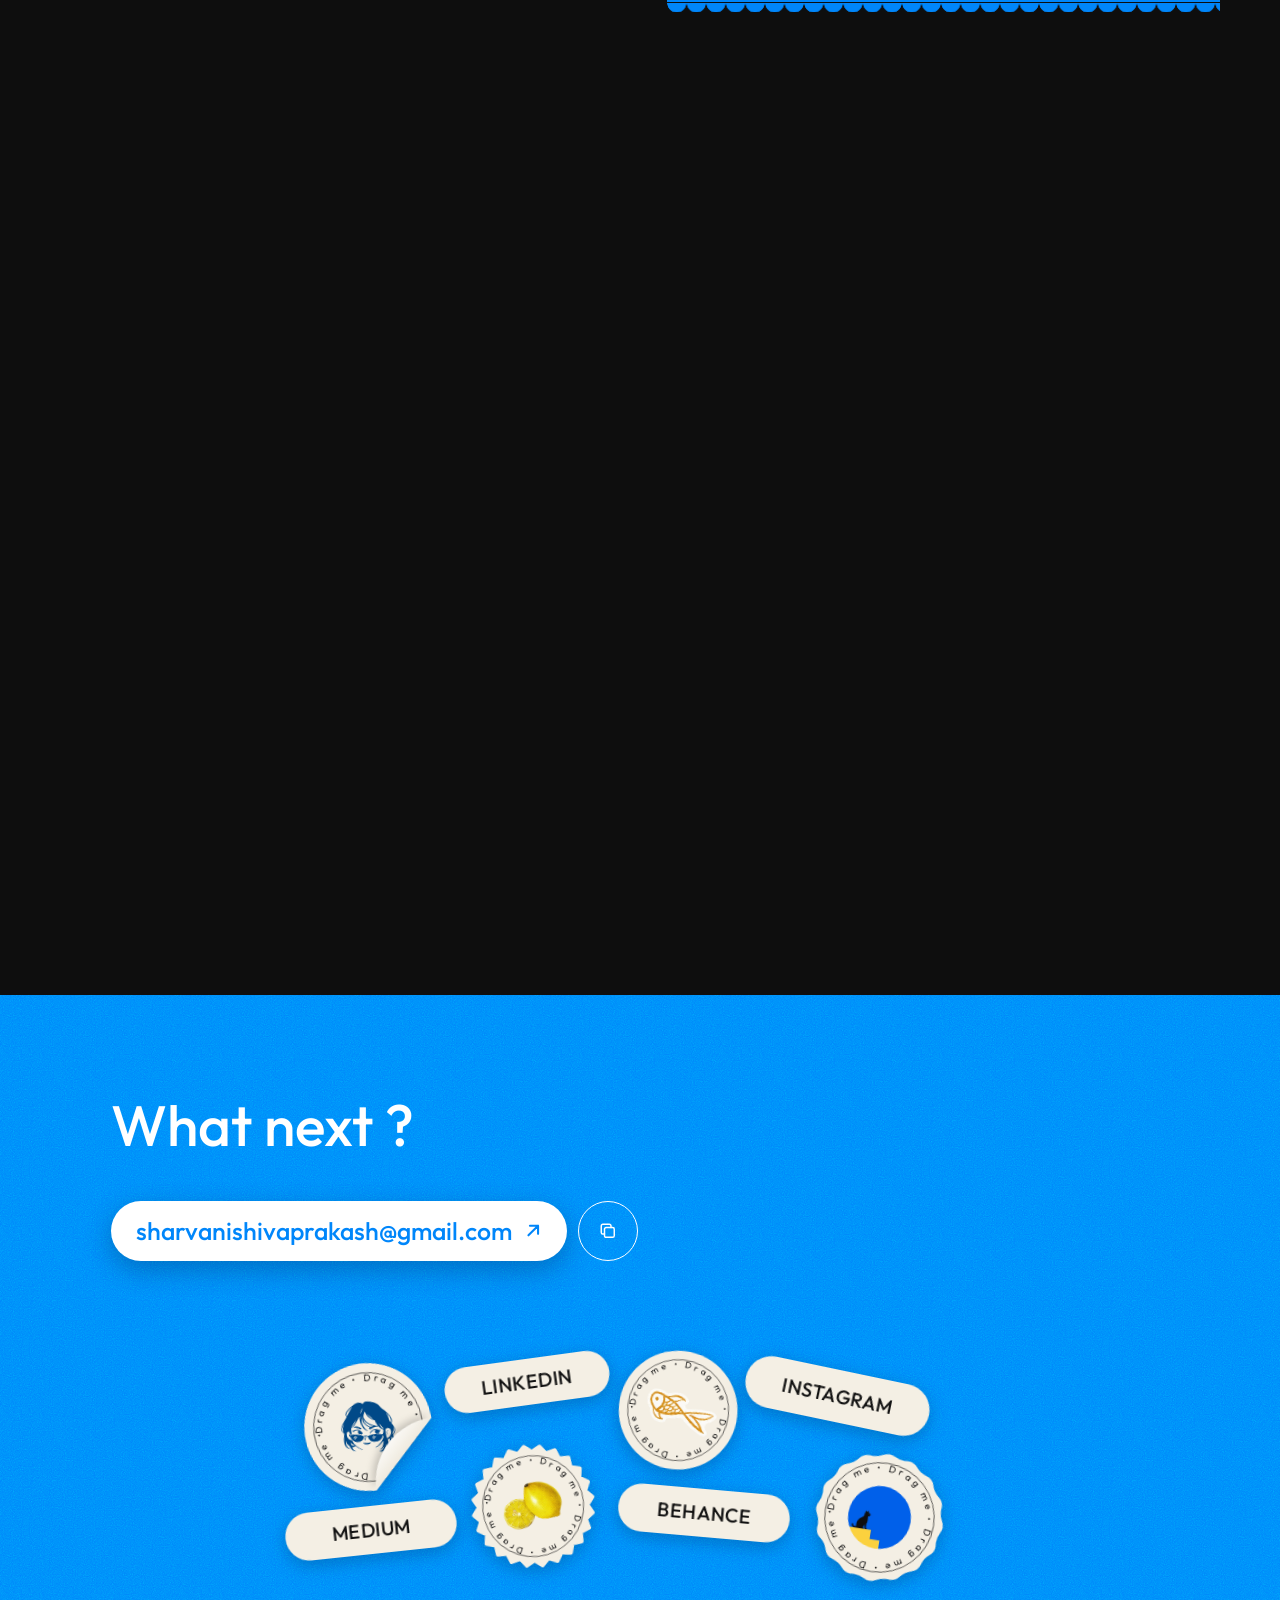
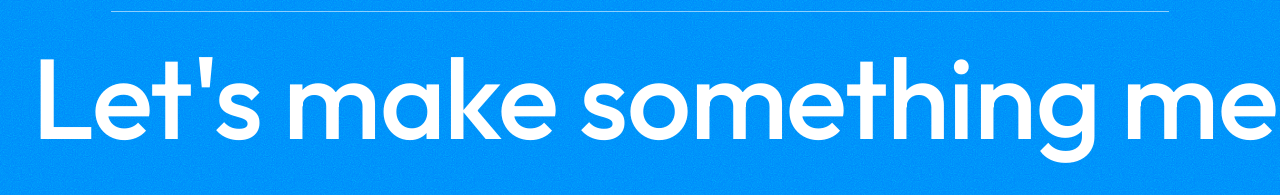
==== commit 5bf04636: "Contact: Medium replaces Dribbble, Instagram/Behance/Medium links; Janapada testing video - What nex" ====
--- a/index.html
+++ b/index.html
@@ -13,7 +13,7 @@
   <link rel="preconnect" href="https://fonts.gstatic.com" crossorigin>
   <link href="https://fonts.googleapis.com/css2?family=Averia+Serif+Libre:wght@400;700&family=IBM+Plex+Mono:wght@400;500&family=Outfit:wght@200;300;400;500;600;700&family=Peralta&family=Kranky&family=Silkscreen:wght@700&family=Mountains+of+Christmas:wght@700&family=Pacifico&family=Pangolin&family=Playwrite+US+Trad&family=Over+the+Rainbow&display=swap" rel="stylesheet">
   <!-- ?v= makes browsers fetch the new CSS and JS after each update; bump it whenever they change -->
-  <link rel="stylesheet" href="css/style.css?v=43">
+  <link rel="stylesheet" href="css/style.css?v=44">
   <script>
     // decide before the first paint whether the intro plays, so the page never flashes underneath it
     (function () {
@@ -220,7 +220,7 @@
             <svg viewBox="0 0 200 200"><path class="cs-base" d="M191.2 91.4 Q196.0 100.0 191.2 108.6 Q186.3 117.2 187.5 127.0 Q188.7 136.7 180.9 142.8 Q173.2 148.9 170.5 158.4 Q167.9 167.9 158.4 170.5 Q148.9 173.2 142.8 180.9 Q136.7 188.7 127.0 187.5 Q117.2 186.3 108.6 191.2 Q100.0 196.0 91.4 191.2 Q82.8 186.3 73.0 187.5 Q63.3 188.7 57.2 180.9 Q51.1 173.2 41.6 170.5 Q32.1 167.9 29.5 158.4 Q26.8 148.9 19.1 142.8 Q11.3 136.7 12.5 127.0 Q13.7 117.2 8.8 108.6 Q4.0 100.0 8.8 91.4 Q13.7 82.8 12.5 73.0 Q11.3 63.3 19.1 57.2 Q26.8 51.1 29.5 41.6 Q32.1 32.1 41.6 29.5 Q51.1 26.8 57.2 19.1 Q63.3 11.3 73.0 12.5 Q82.8 13.7 91.4 8.8 Q100.0 4.0 108.6 8.8 Q117.2 13.7 127.0 12.5 Q136.7 11.3 142.8 19.1 Q148.9 26.8 158.4 29.5 Q167.9 32.1 170.5 41.6 Q173.2 51.1 180.9 57.2 Q188.7 63.3 187.5 73.0 Q186.3 82.8 191.2 91.4Z"/><circle class="cs-ring" cx="100" cy="100" r="80"/><path id="cs-p3" d="M100 100 m-68 0 a68 68 0 1 1 136 0 a68 68 0 1 1 -136 0" fill="none"/><text class="cs-say"><textPath lengthAdjust="spacing" href="#cs-p3" textLength="426">Drag me • Drag me • Drag me • Drag me •</textPath></text></svg>
             <img class="cs-art" src="assets/final/drawn/front-1.webp" alt="" width="322" height="682" loading="lazy">
           </div>
-          <a class="c-sticker c-pill js-contact" data-kind="dribbble" href="#" style="--sx:24;--sy:228;--sw:228;--r:-6.05deg" data-cursor="view" data-cursor-label="Open">Dribbble</a>
+          <a class="c-sticker c-pill js-contact" data-kind="medium" href="#" style="--sx:24;--sy:228;--sw:228;--r:-6.05deg" data-cursor="view" data-cursor-label="Open">Medium</a>
         </div>
         <hr class="at next-rule" style="--x:125;--y:693;--w:1190">
         <!-- the line runs sideways, round and round (two copies so it never ends) -->
@@ -235,16 +235,16 @@
   <p class="toast" id="toast" role="status" aria-live="polite"></p>
 
   <noscript><p class="noscript">This site needs JavaScript to show its projects.</p></noscript>
-  <script src="js/preloader.js?v=43"></script>
-  <script src="js/content.js?v=43"></script>
-  <script src="js/main.js?v=43"></script>
-  <script src="js/doodle-eyes.js?v=43"></script>
-  <script src="js/cursor.js?v=43"></script>
-  <script src="js/dot-grid.js?v=43"></script>
-  <script src="js/drawn-cards.js?v=43"></script>
-  <script src="js/about-scroll.js?v=43"></script>
-  <script src="js/contact-stickers.js?v=43"></script>
-  <script src="js/outside.js?v=43"></script>
-  <script src="js/sections.js?v=43"></script>
+  <script src="js/preloader.js?v=44"></script>
+  <script src="js/content.js?v=44"></script>
+  <script src="js/main.js?v=44"></script>
+  <script src="js/doodle-eyes.js?v=44"></script>
+  <script src="js/cursor.js?v=44"></script>
+  <script src="js/dot-grid.js?v=44"></script>
+  <script src="js/drawn-cards.js?v=44"></script>
+  <script src="js/about-scroll.js?v=44"></script>
+  <script src="js/contact-stickers.js?v=44"></script>
+  <script src="js/outside.js?v=44"></script>
+  <script src="js/sections.js?v=44"></script>
 </body>
 </html>
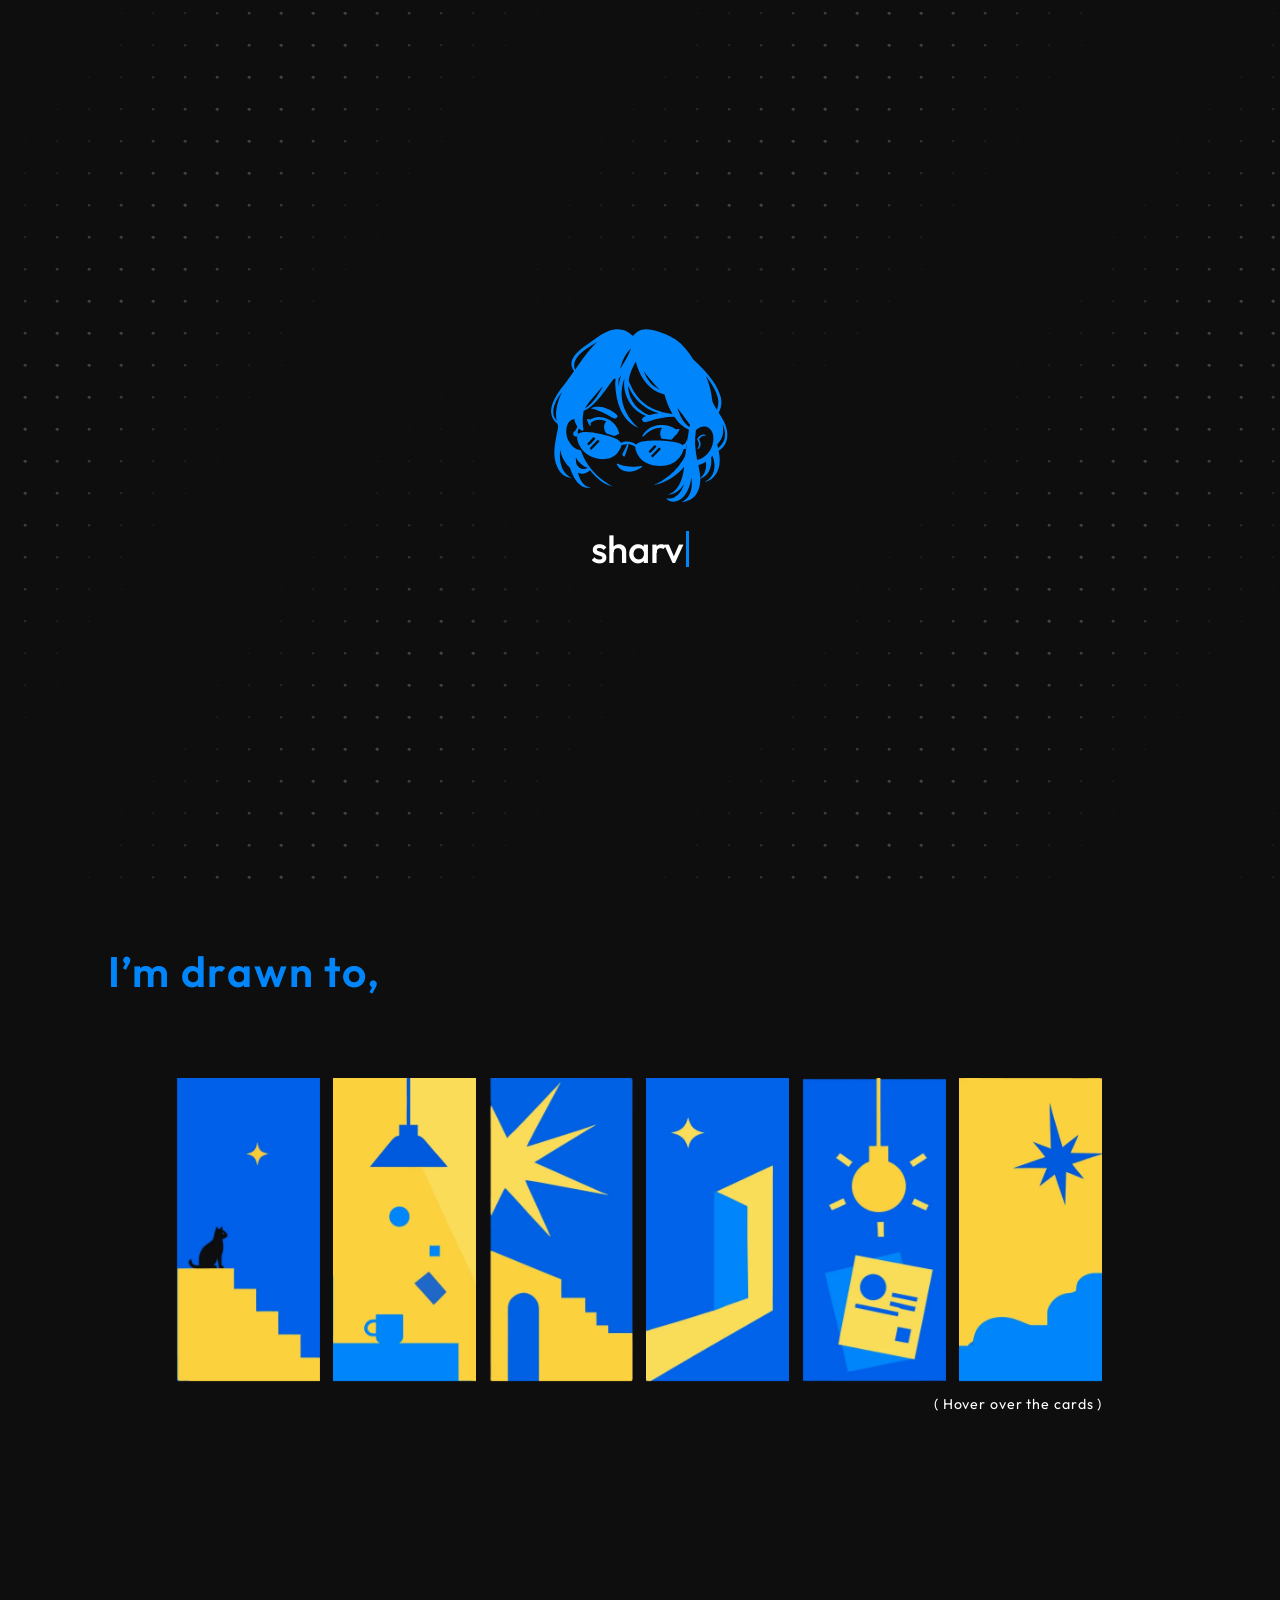
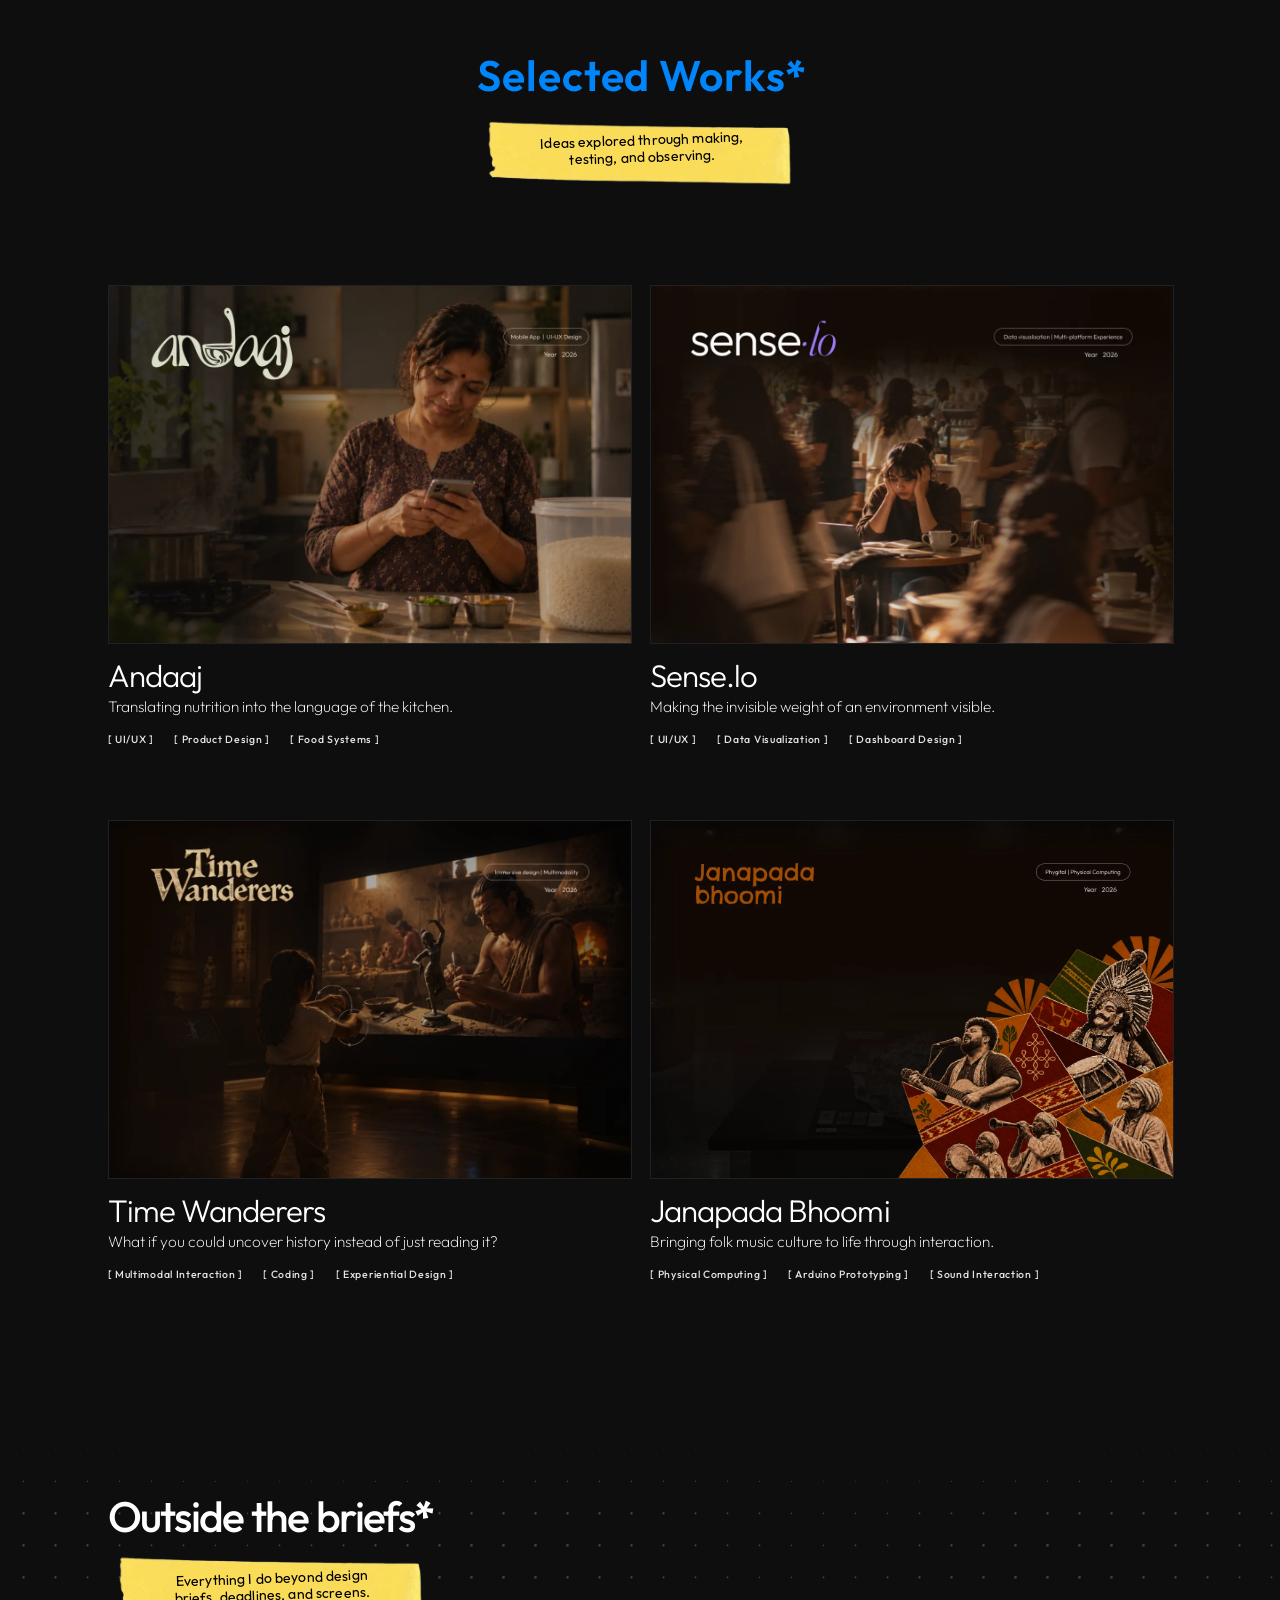
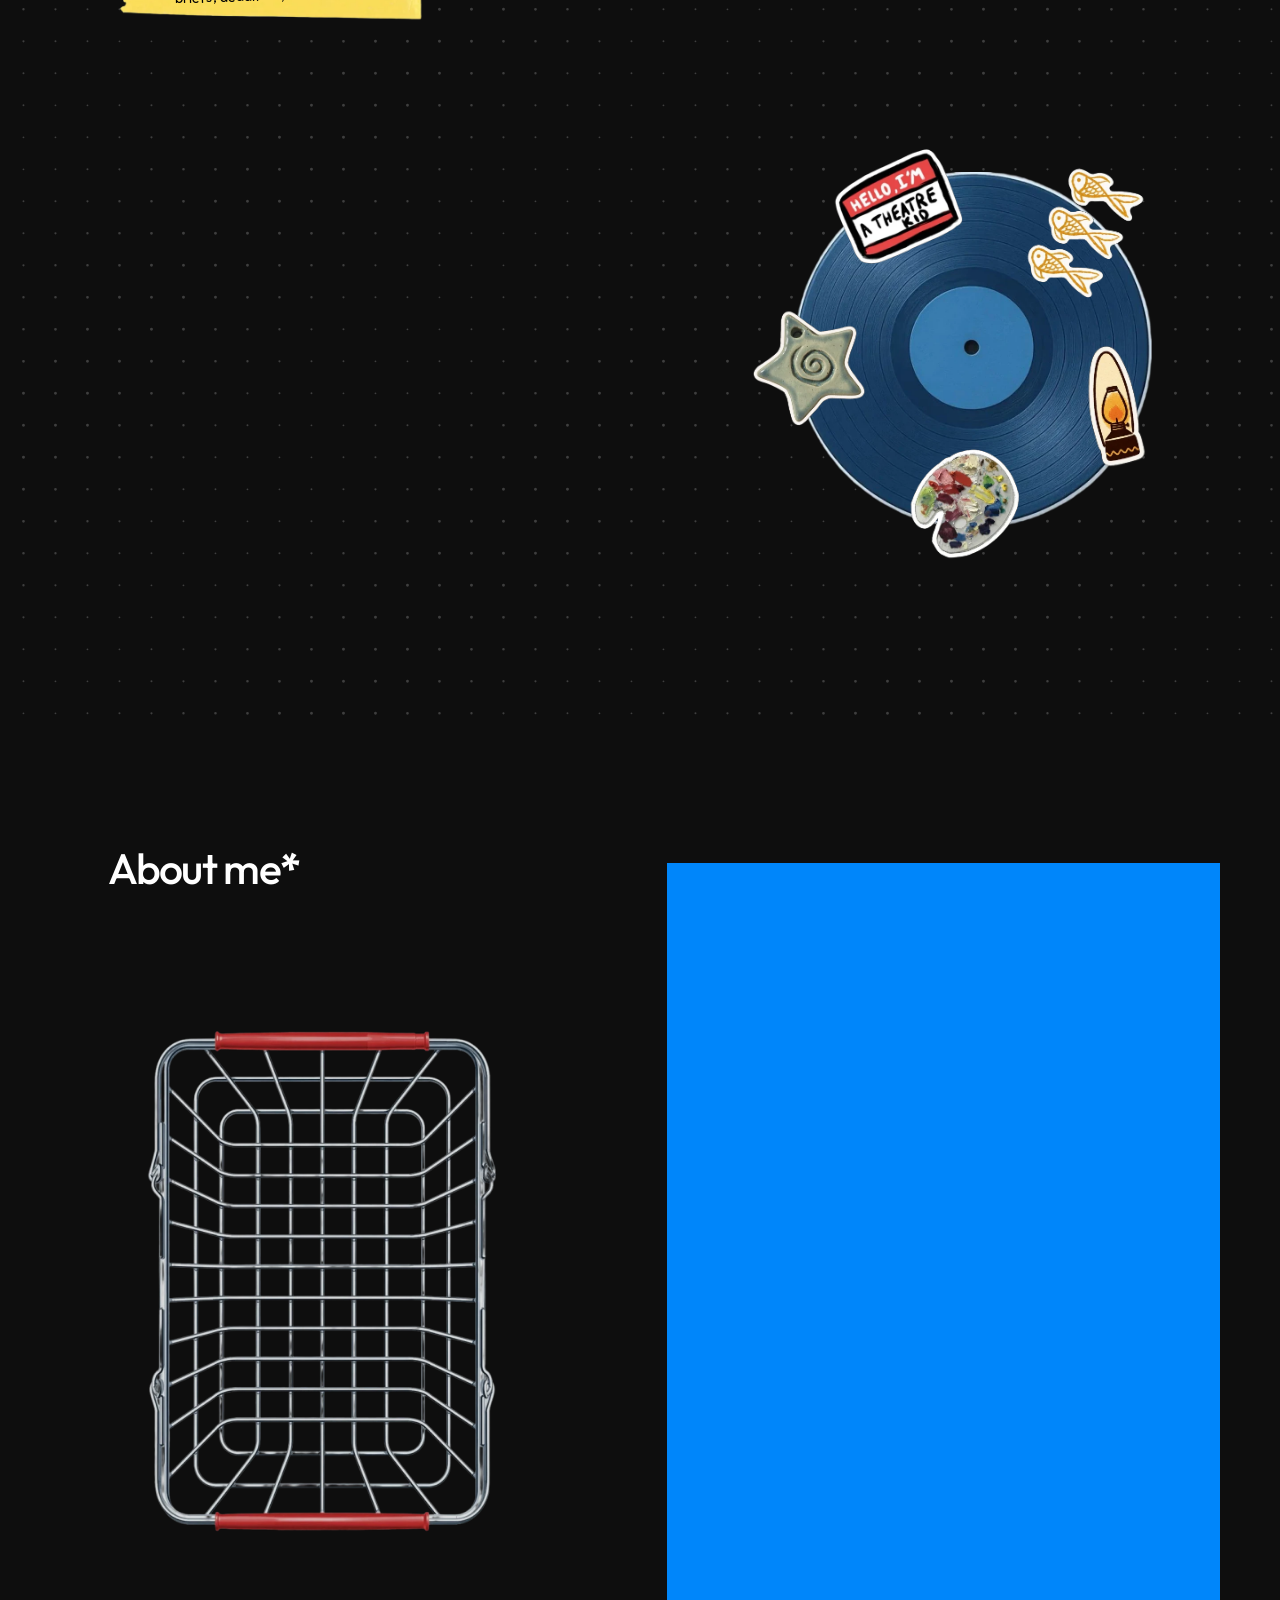
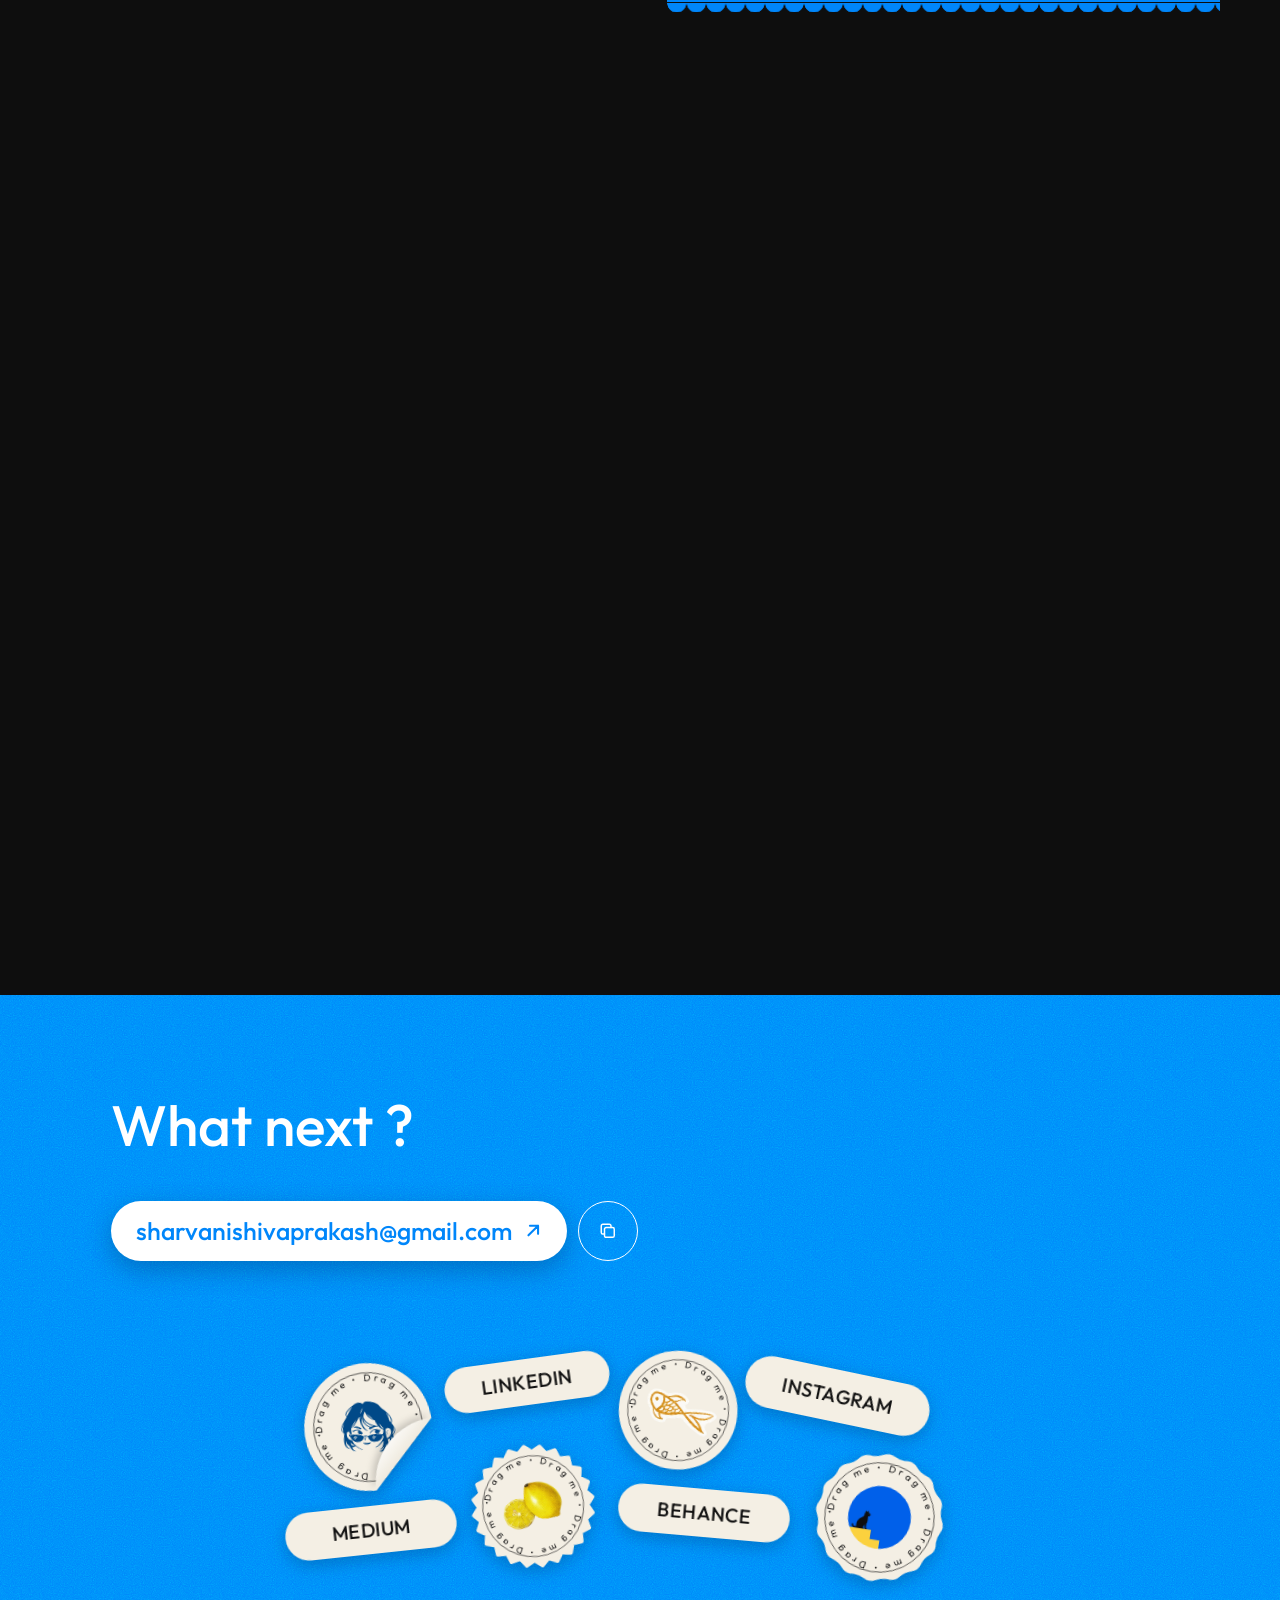
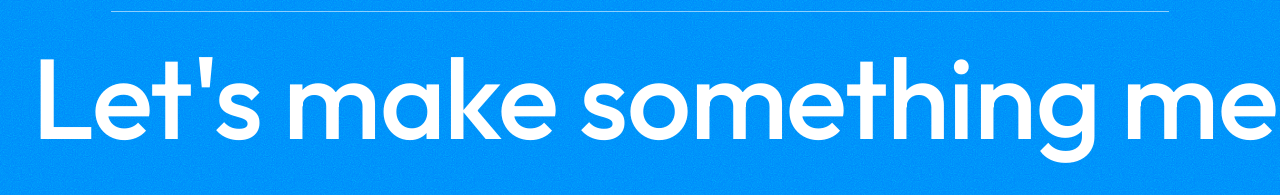
==== commit 6e869e44: "Medium sticker links to medium.com/@sharvanishivaprakash; ?v=45 Co-Authored-By: Claude Opus 5.5 <nor" ====
--- a/index.html
+++ b/index.html
@@ -13,7 +13,7 @@
   <link rel="preconnect" href="https://fonts.gstatic.com" crossorigin>
   <link href="https://fonts.googleapis.com/css2?family=Averia+Serif+Libre:wght@400;700&family=IBM+Plex+Mono:wght@400;500&family=Outfit:wght@200;300;400;500;600;700&family=Peralta&family=Kranky&family=Silkscreen:wght@700&family=Mountains+of+Christmas:wght@700&family=Pacifico&family=Pangolin&family=Playwrite+US+Trad&family=Over+the+Rainbow&display=swap" rel="stylesheet">
   <!-- ?v= makes browsers fetch the new CSS and JS after each update; bump it whenever they change -->
-  <link rel="stylesheet" href="css/style.css?v=44">
+  <link rel="stylesheet" href="css/style.css?v=45">
   <script>
     // decide before the first paint whether the intro plays, so the page never flashes underneath it
     (function () {
@@ -235,16 +235,16 @@
   <p class="toast" id="toast" role="status" aria-live="polite"></p>
 
   <noscript><p class="noscript">This site needs JavaScript to show its projects.</p></noscript>
-  <script src="js/preloader.js?v=44"></script>
-  <script src="js/content.js?v=44"></script>
-  <script src="js/main.js?v=44"></script>
-  <script src="js/doodle-eyes.js?v=44"></script>
-  <script src="js/cursor.js?v=44"></script>
-  <script src="js/dot-grid.js?v=44"></script>
-  <script src="js/drawn-cards.js?v=44"></script>
-  <script src="js/about-scroll.js?v=44"></script>
-  <script src="js/contact-stickers.js?v=44"></script>
-  <script src="js/outside.js?v=44"></script>
-  <script src="js/sections.js?v=44"></script>
+  <script src="js/preloader.js?v=45"></script>
+  <script src="js/content.js?v=45"></script>
+  <script src="js/main.js?v=45"></script>
+  <script src="js/doodle-eyes.js?v=45"></script>
+  <script src="js/cursor.js?v=45"></script>
+  <script src="js/dot-grid.js?v=45"></script>
+  <script src="js/drawn-cards.js?v=45"></script>
+  <script src="js/about-scroll.js?v=45"></script>
+  <script src="js/contact-stickers.js?v=45"></script>
+  <script src="js/outside.js?v=45"></script>
+  <script src="js/sections.js?v=45"></script>
 </body>
 </html>
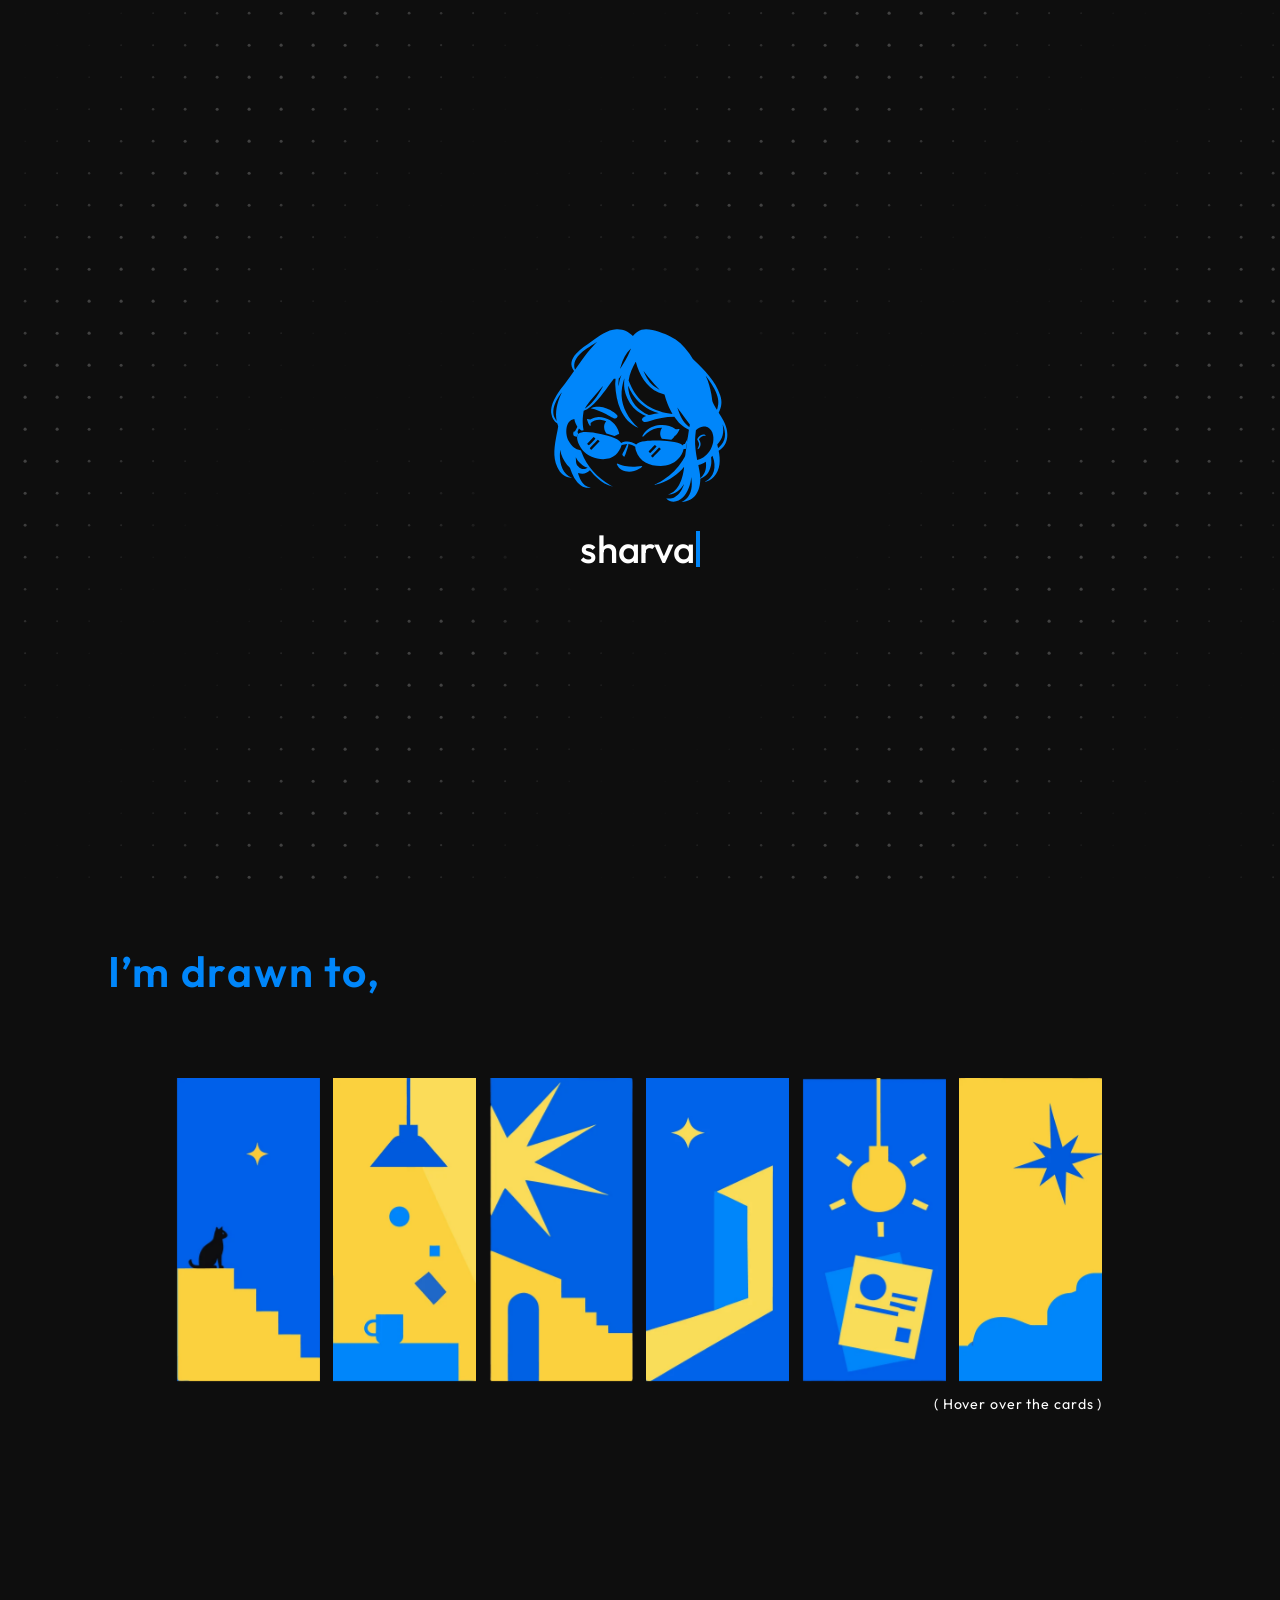
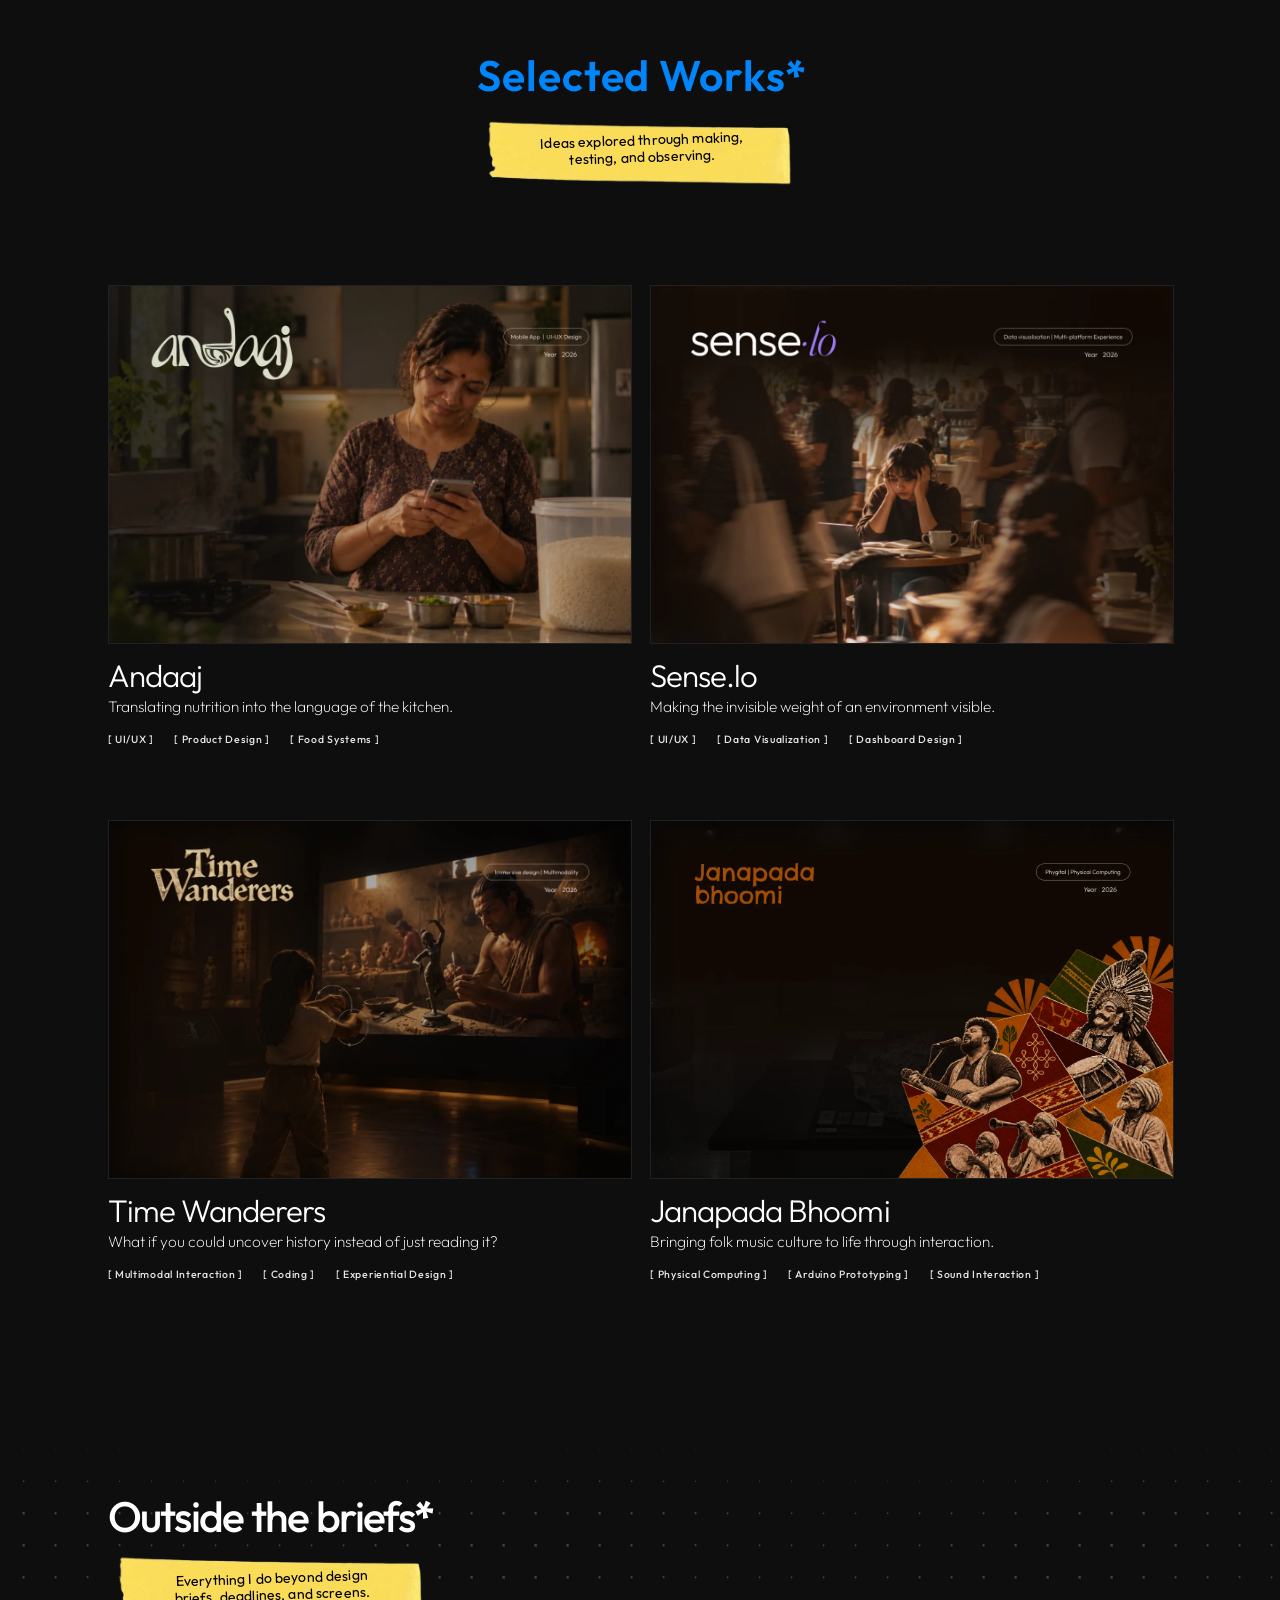
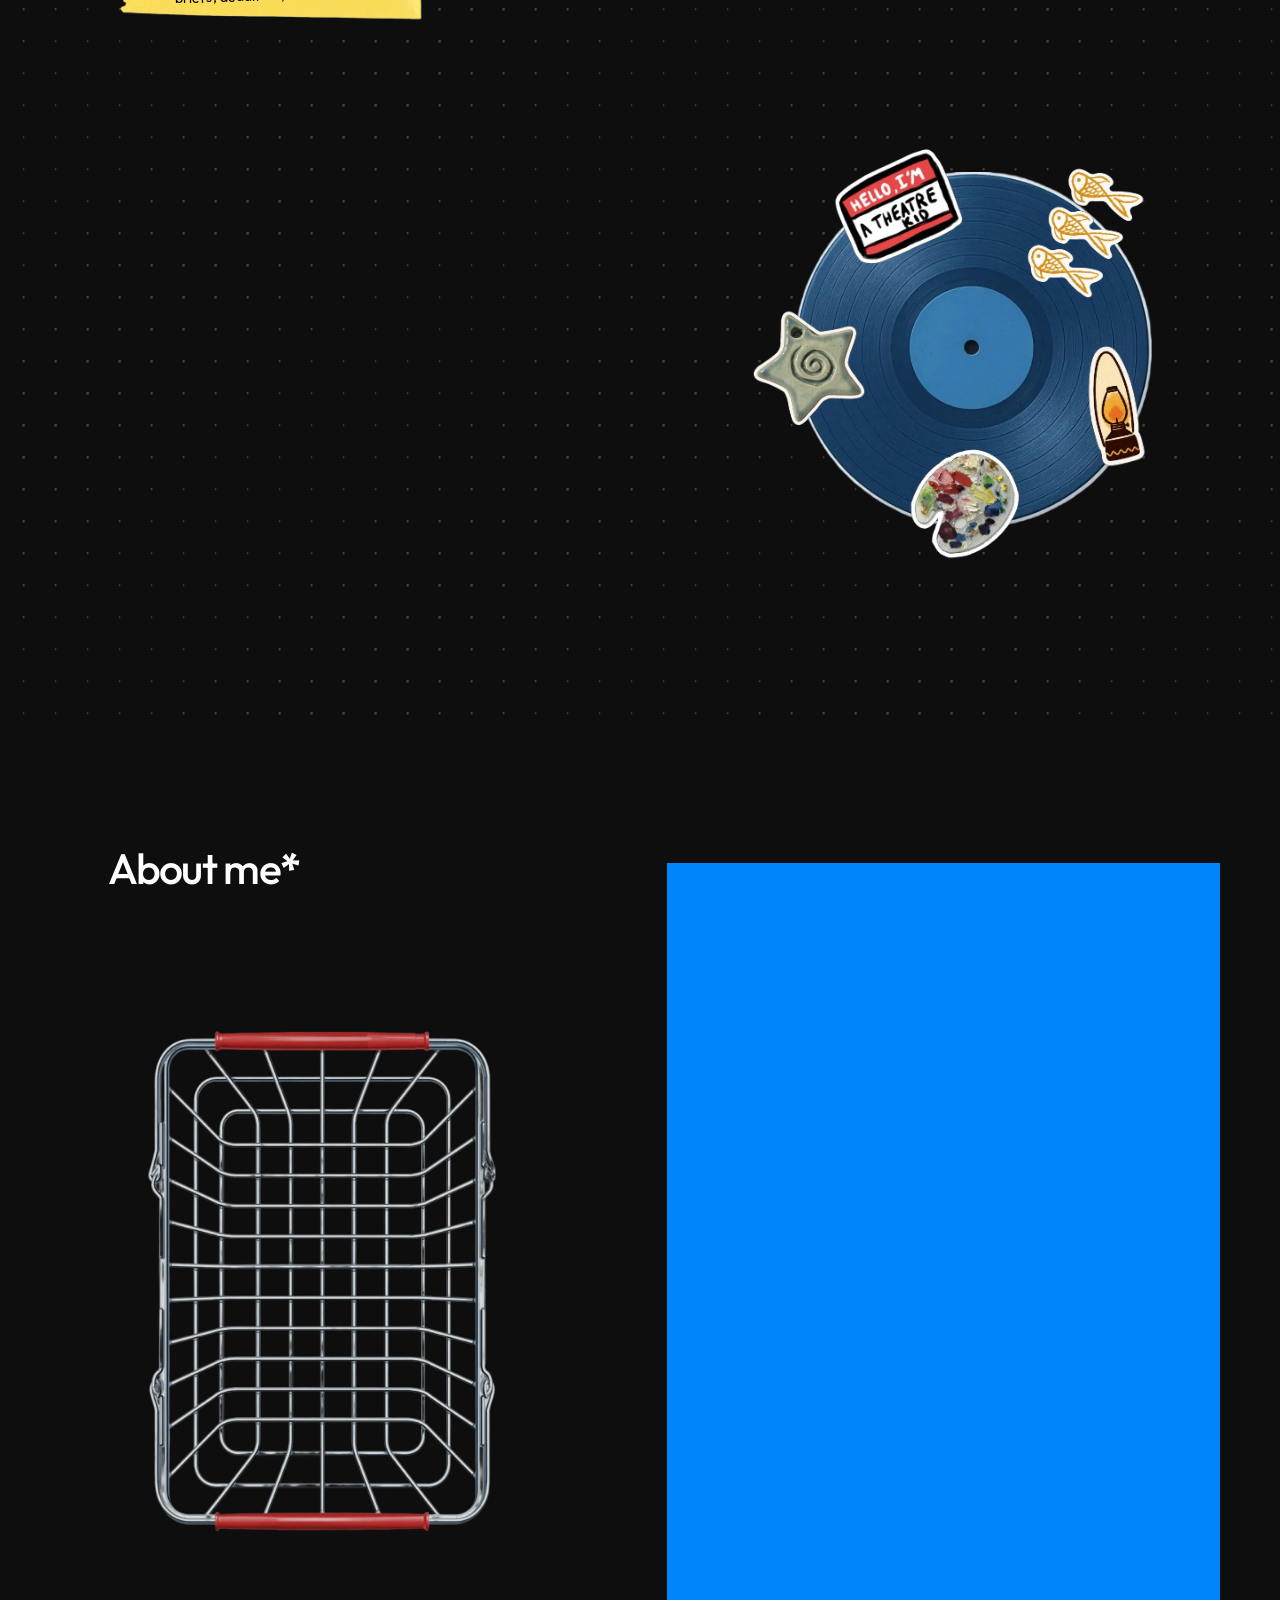
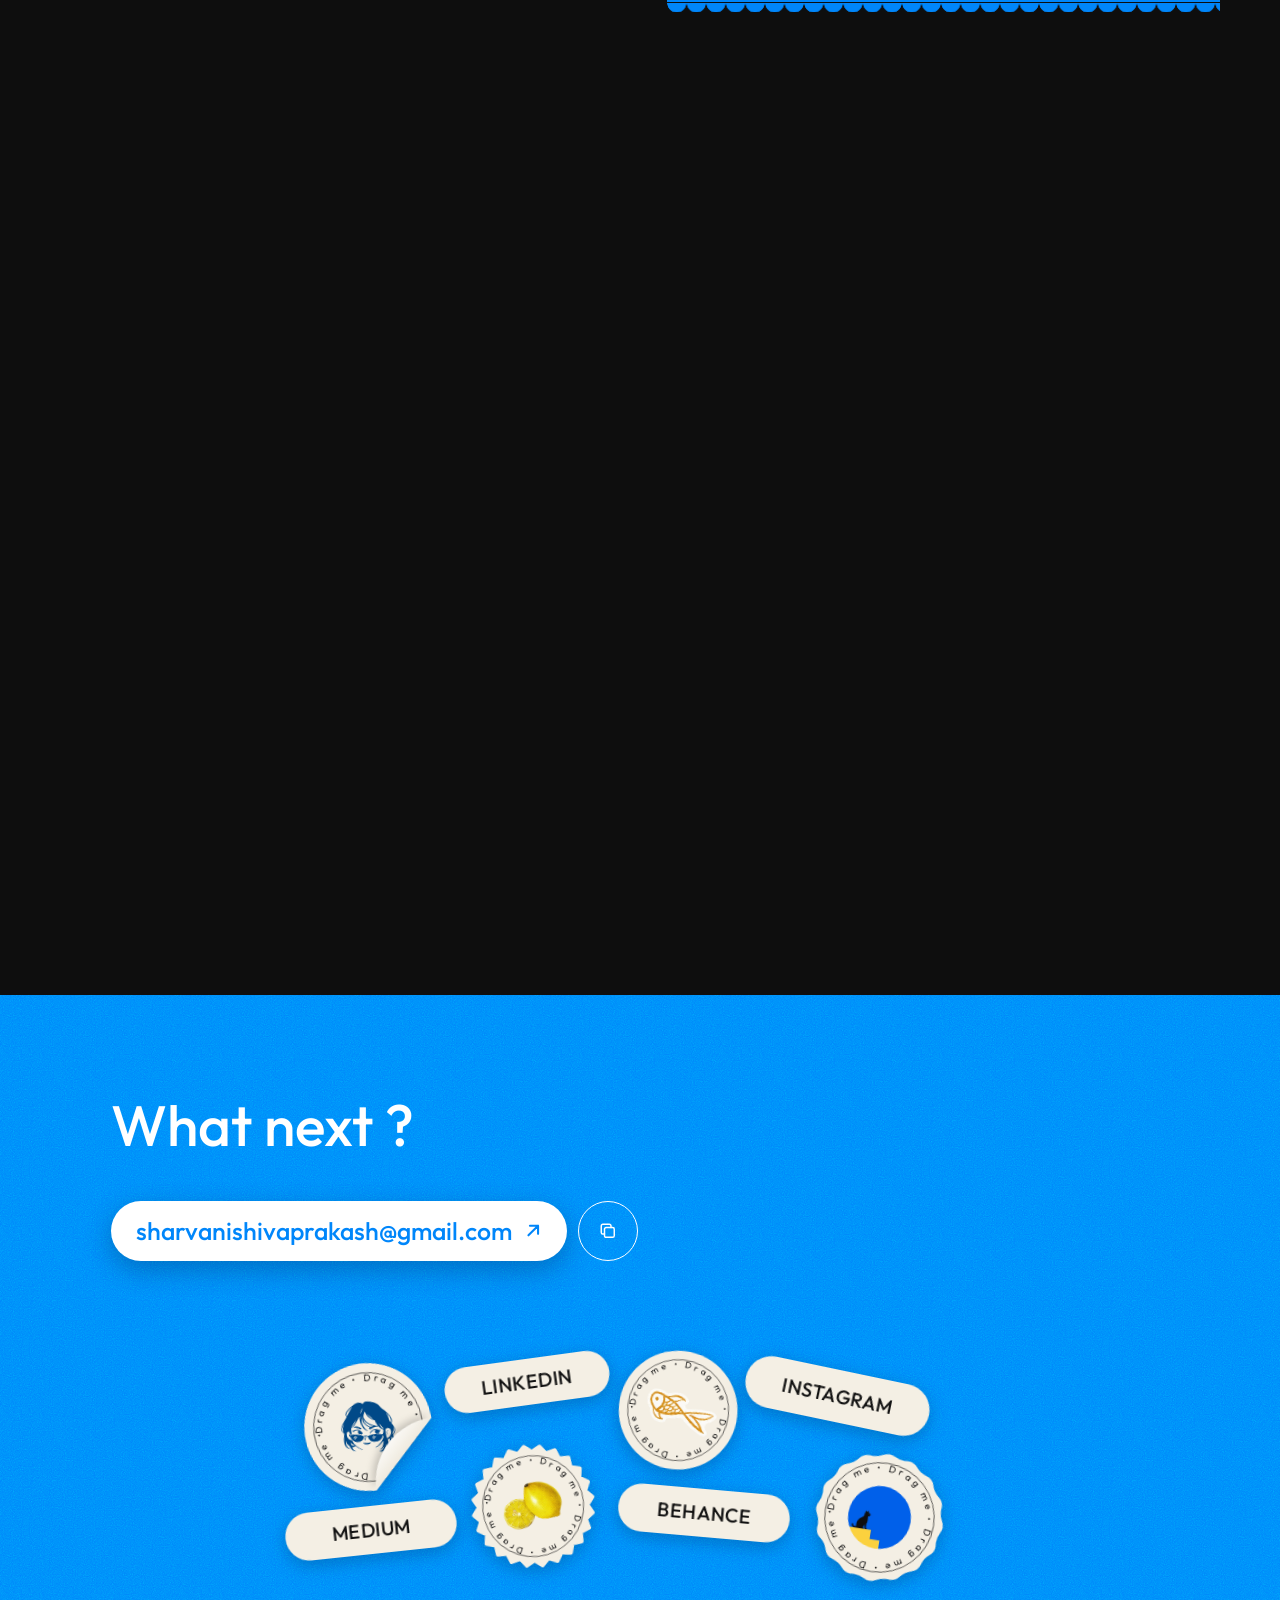
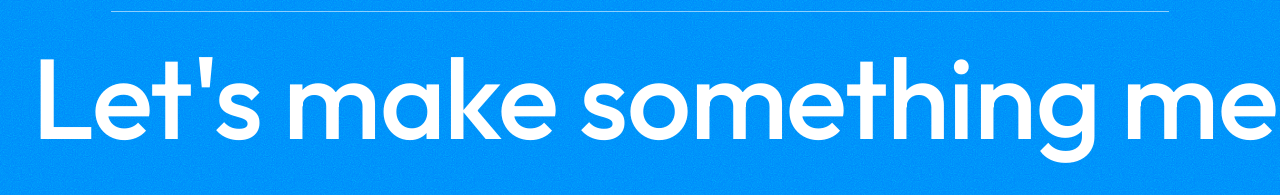
==== commit 97cb60a7: "Janapada eyes GIF plays, TW prototype link on its text, rounded cursor label, cinematic drawn cards " ====
--- a/index.html
+++ b/index.html
@@ -13,7 +13,7 @@
   <link rel="preconnect" href="https://fonts.gstatic.com" crossorigin>
   <link href="https://fonts.googleapis.com/css2?family=Averia+Serif+Libre:wght@400;700&family=IBM+Plex+Mono:wght@400;500&family=Outfit:wght@200;300;400;500;600;700&family=Peralta&family=Kranky&family=Silkscreen:wght@700&family=Mountains+of+Christmas:wght@700&family=Pacifico&family=Pangolin&family=Playwrite+US+Trad&family=Over+the+Rainbow&display=swap" rel="stylesheet">
   <!-- ?v= makes browsers fetch the new CSS and JS after each update; bump it whenever they change -->
-  <link rel="stylesheet" href="css/style.css?v=45">
+  <link rel="stylesheet" href="css/style.css?v=46">
   <script>
     // decide before the first paint whether the intro plays, so the page never flashes underneath it
     (function () {
@@ -235,16 +235,16 @@
   <p class="toast" id="toast" role="status" aria-live="polite"></p>
 
   <noscript><p class="noscript">This site needs JavaScript to show its projects.</p></noscript>
-  <script src="js/preloader.js?v=45"></script>
-  <script src="js/content.js?v=45"></script>
-  <script src="js/main.js?v=45"></script>
-  <script src="js/doodle-eyes.js?v=45"></script>
-  <script src="js/cursor.js?v=45"></script>
-  <script src="js/dot-grid.js?v=45"></script>
-  <script src="js/drawn-cards.js?v=45"></script>
-  <script src="js/about-scroll.js?v=45"></script>
-  <script src="js/contact-stickers.js?v=45"></script>
-  <script src="js/outside.js?v=45"></script>
-  <script src="js/sections.js?v=45"></script>
+  <script src="js/preloader.js?v=46"></script>
+  <script src="js/content.js?v=46"></script>
+  <script src="js/main.js?v=46"></script>
+  <script src="js/doodle-eyes.js?v=46"></script>
+  <script src="js/cursor.js?v=46"></script>
+  <script src="js/dot-grid.js?v=46"></script>
+  <script src="js/drawn-cards.js?v=46"></script>
+  <script src="js/about-scroll.js?v=46"></script>
+  <script src="js/contact-stickers.js?v=46"></script>
+  <script src="js/outside.js?v=46"></script>
+  <script src="js/sections.js?v=46"></script>
 </body>
 </html>
--- a/css/style.css
+++ b/css/style.css
@@ -243,6 +243,35 @@
 @media (hover: hover) { .flip:hover .flip-in { transform: rotateY(180deg); } }
 .flip:focus-visible .flip-in, .flip.is-turned .flip-in { transform: rotateY(180deg); }
 .flip:focus-visible { outline: 2px solid var(--blue); outline-offset: 4px; }
+/* Cinematic entrance (js/drawn-cards.js, desktop): the six cards rise out of the dark as one tilted deck in the
+   middle, then deal out to their places from the centre, while the title slides up out of a mask. */
+@media (min-width: 901px) and (prefers-reduced-motion: no-preference) {
+  .drawn.will-deal .drawn-cards li { opacity: 0; }
+  .drawn.will-deal .drawn-title { clip-path: inset(0 0 100% 0); translate: 0 calc(40 * var(--u)); }
+  .drawn.will-deal .drawn-note { opacity: 0; }
+  .drawn.is-dealt .drawn-title { clip-path: inset(0 0 -20% 0); translate: 0 0; transition: clip-path 0.9s var(--ease), translate 0.9s var(--ease); }
+  .drawn.is-dealt .drawn-note { opacity: 1; transition: opacity 0.6s ease 1.9s; }
+  .drawn.is-dealt .drawn-cards { perspective: calc(1600 * var(--u)); }
+  .drawn.is-dealt .drawn-cards li {
+    animation: deal 1.9s cubic-bezier(0.65, 0, 0.25, 1) both;
+    animation-delay: calc(0.15s + var(--far) * 0.09s);
+    z-index: calc(10 - var(--far) * 2);
+  }
+}
+@keyframes deal {
+  0% {
+    opacity: 0; filter: blur(10px) brightness(0.4);
+    transform: translate(calc(var(--k) * (100% + 15 * var(--u))), calc(220 * var(--u))) rotateX(38deg) rotate(calc(var(--k) * -1.5deg)) scale(0.86);
+  }
+  38% {
+    opacity: 1; filter: blur(0) brightness(0.85);
+    transform: translate(calc(var(--k) * (100% + 15 * var(--u))), 0) rotate(calc(var(--k) * -2.5deg)) scale(0.94);
+  }
+  46% {
+    transform: translate(calc(var(--k) * (100% + 15 * var(--u))), calc(-10 * var(--u))) rotate(calc(var(--k) * -3deg)) scale(0.95);
+  }
+  100% { opacity: 1; filter: none; transform: none; }
+}
 .drawn-note {
   font-size: calc(16 * var(--u)); line-height: calc(19 * var(--u)); letter-spacing: calc(1 * var(--u));
   text-align: right; white-space: nowrap;   /* ends flush with the last card */
@@ -605,7 +634,7 @@
 .cursor-eye .label {
   position: absolute; top: 100%; margin-top: 0.4rem;
   font-size: 0.66rem; font-weight: 500; text-transform: uppercase; letter-spacing: 0.04em;
-  background: var(--blue); color: #fff; padding: 0.15rem 0.4rem;
+  background: var(--blue); color: #fff; padding: 0.2rem 0.5rem; border-radius: 6px;
   opacity: 0; transform: translateY(-4px); transition: opacity 0.2s, transform 0.2s;
   white-space: nowrap;
 }
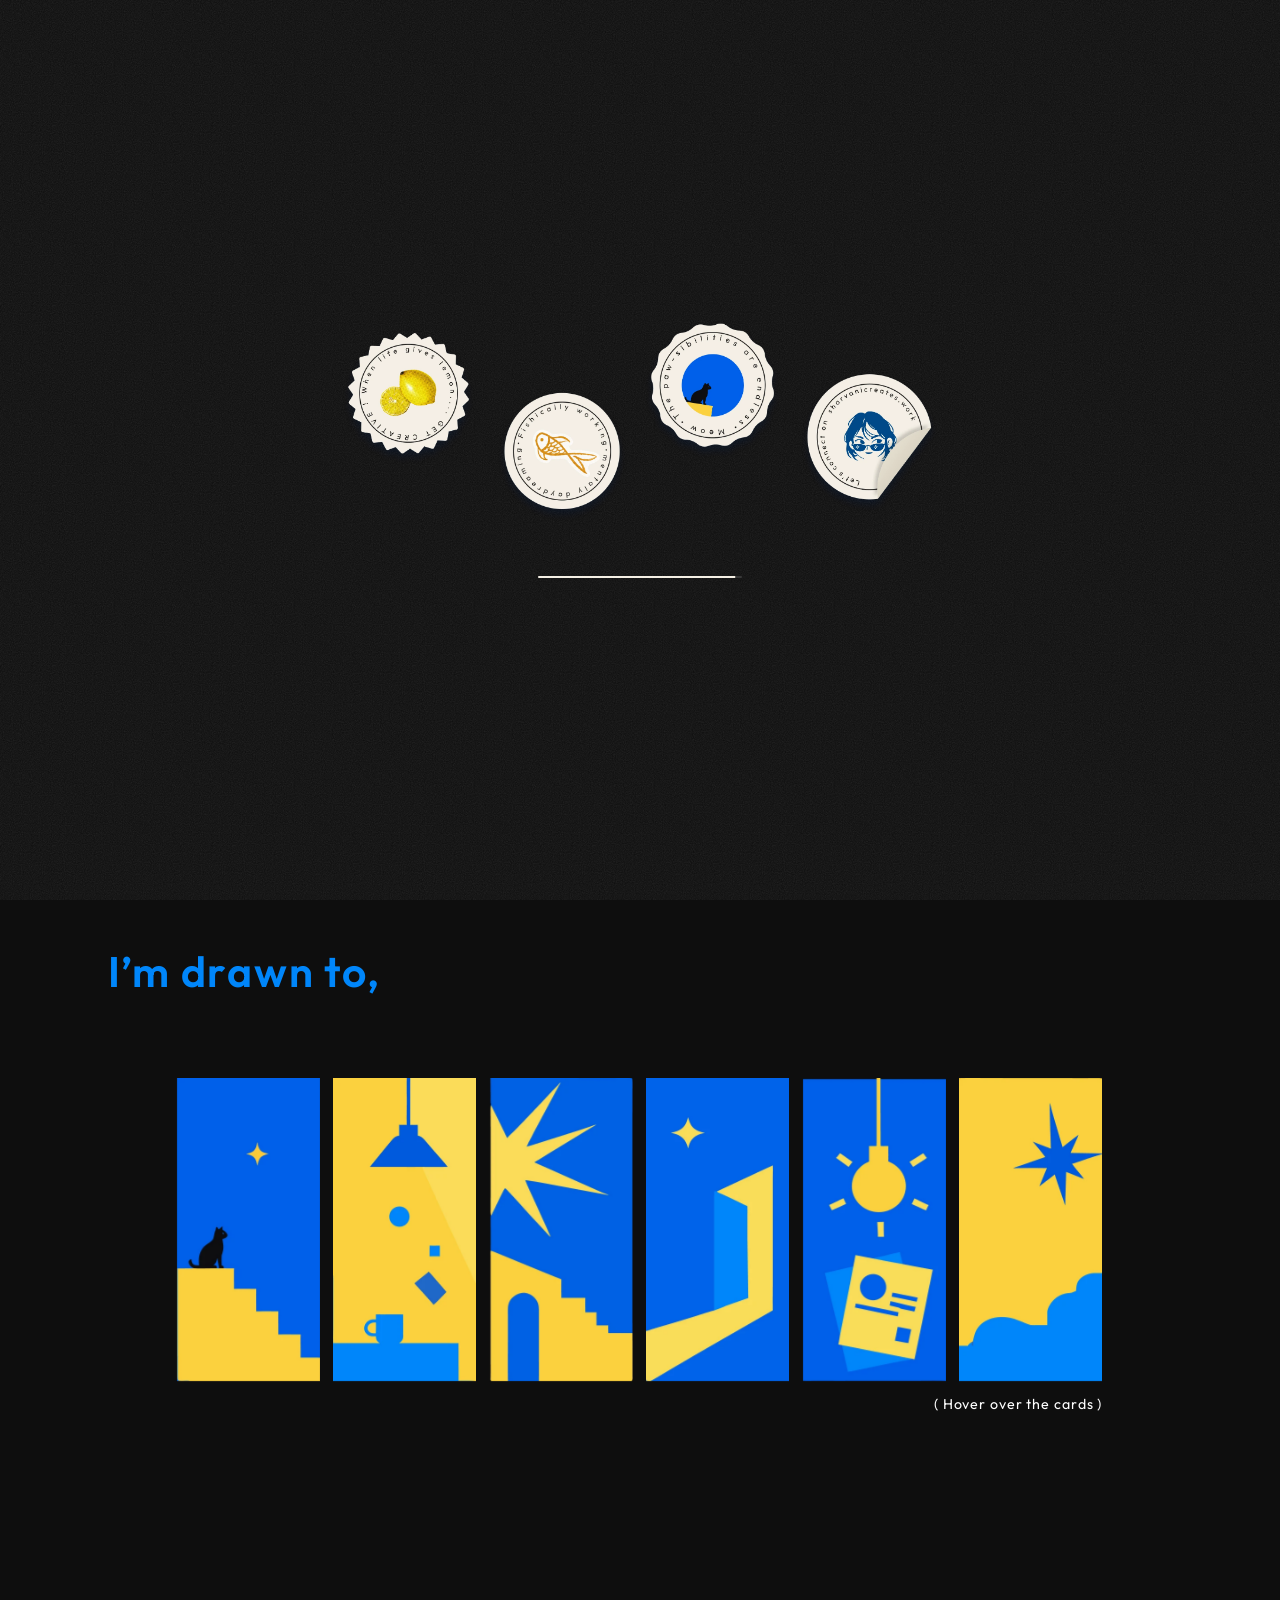
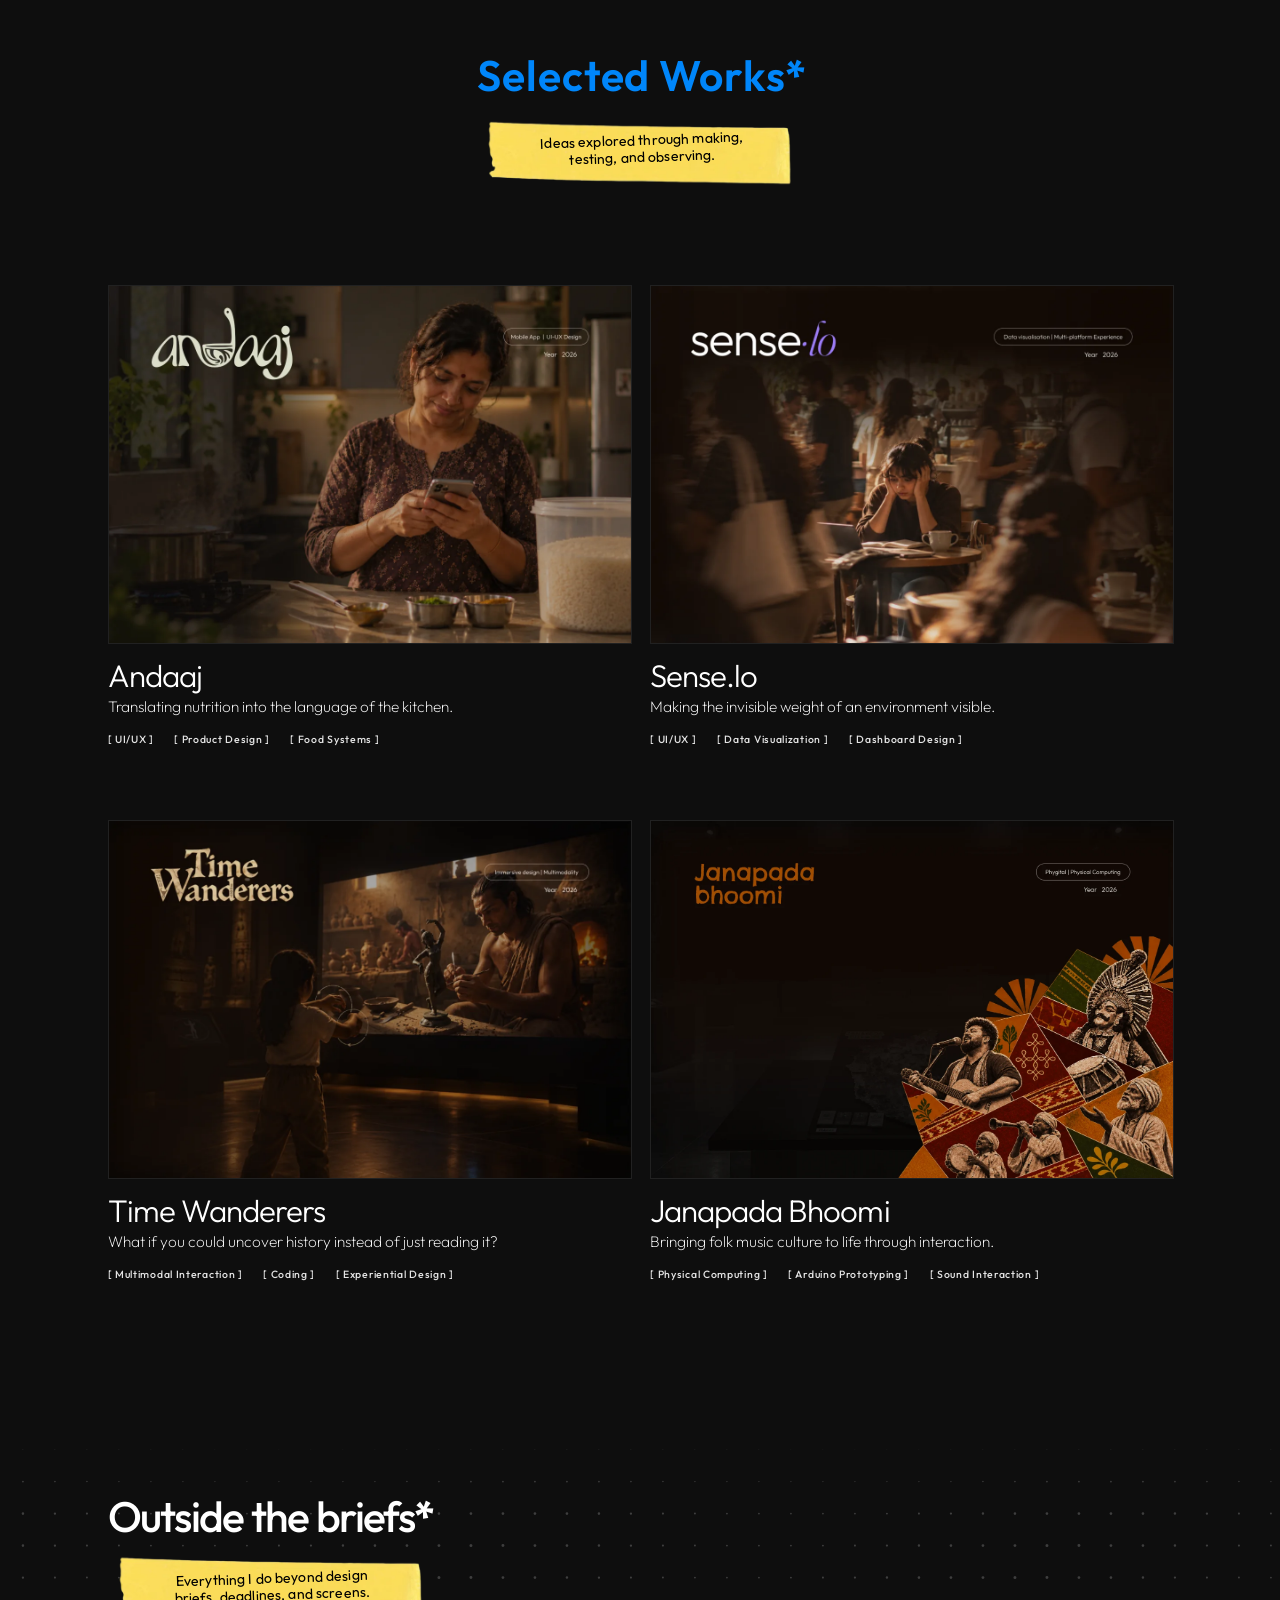
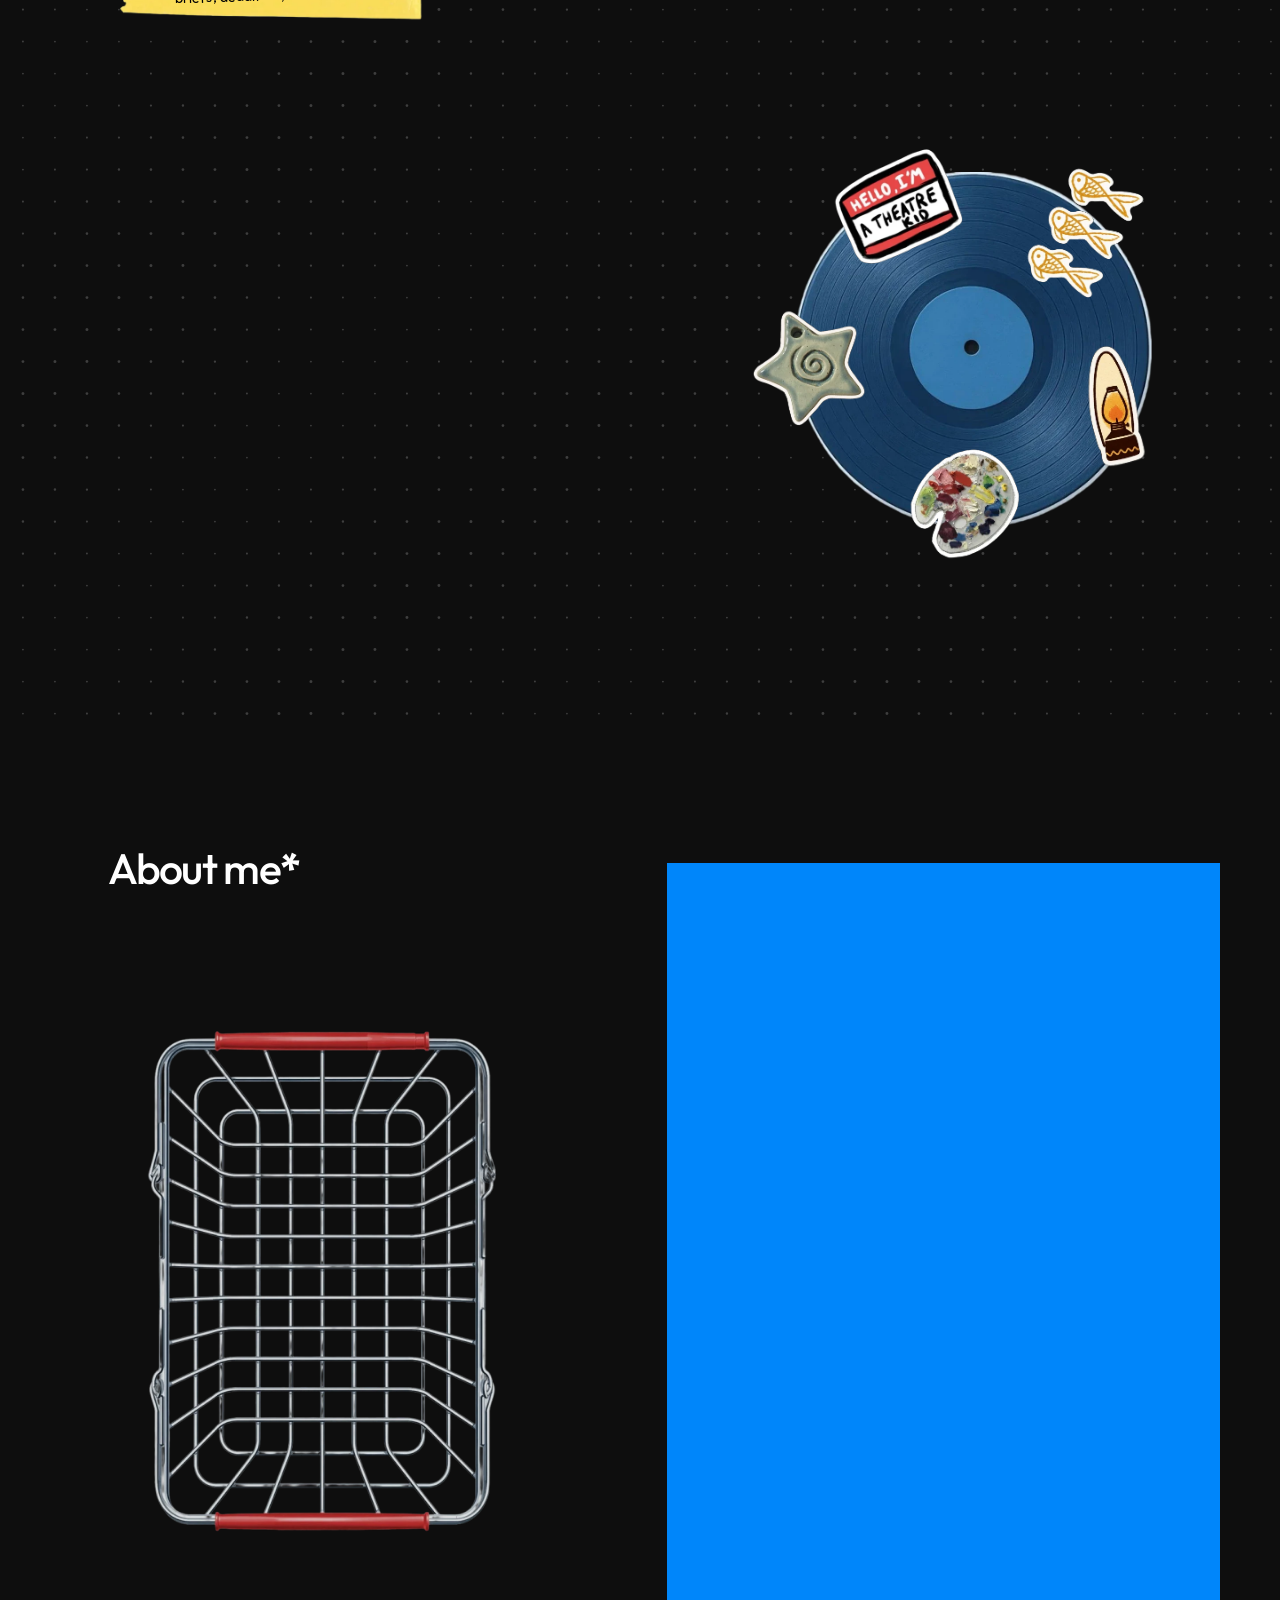
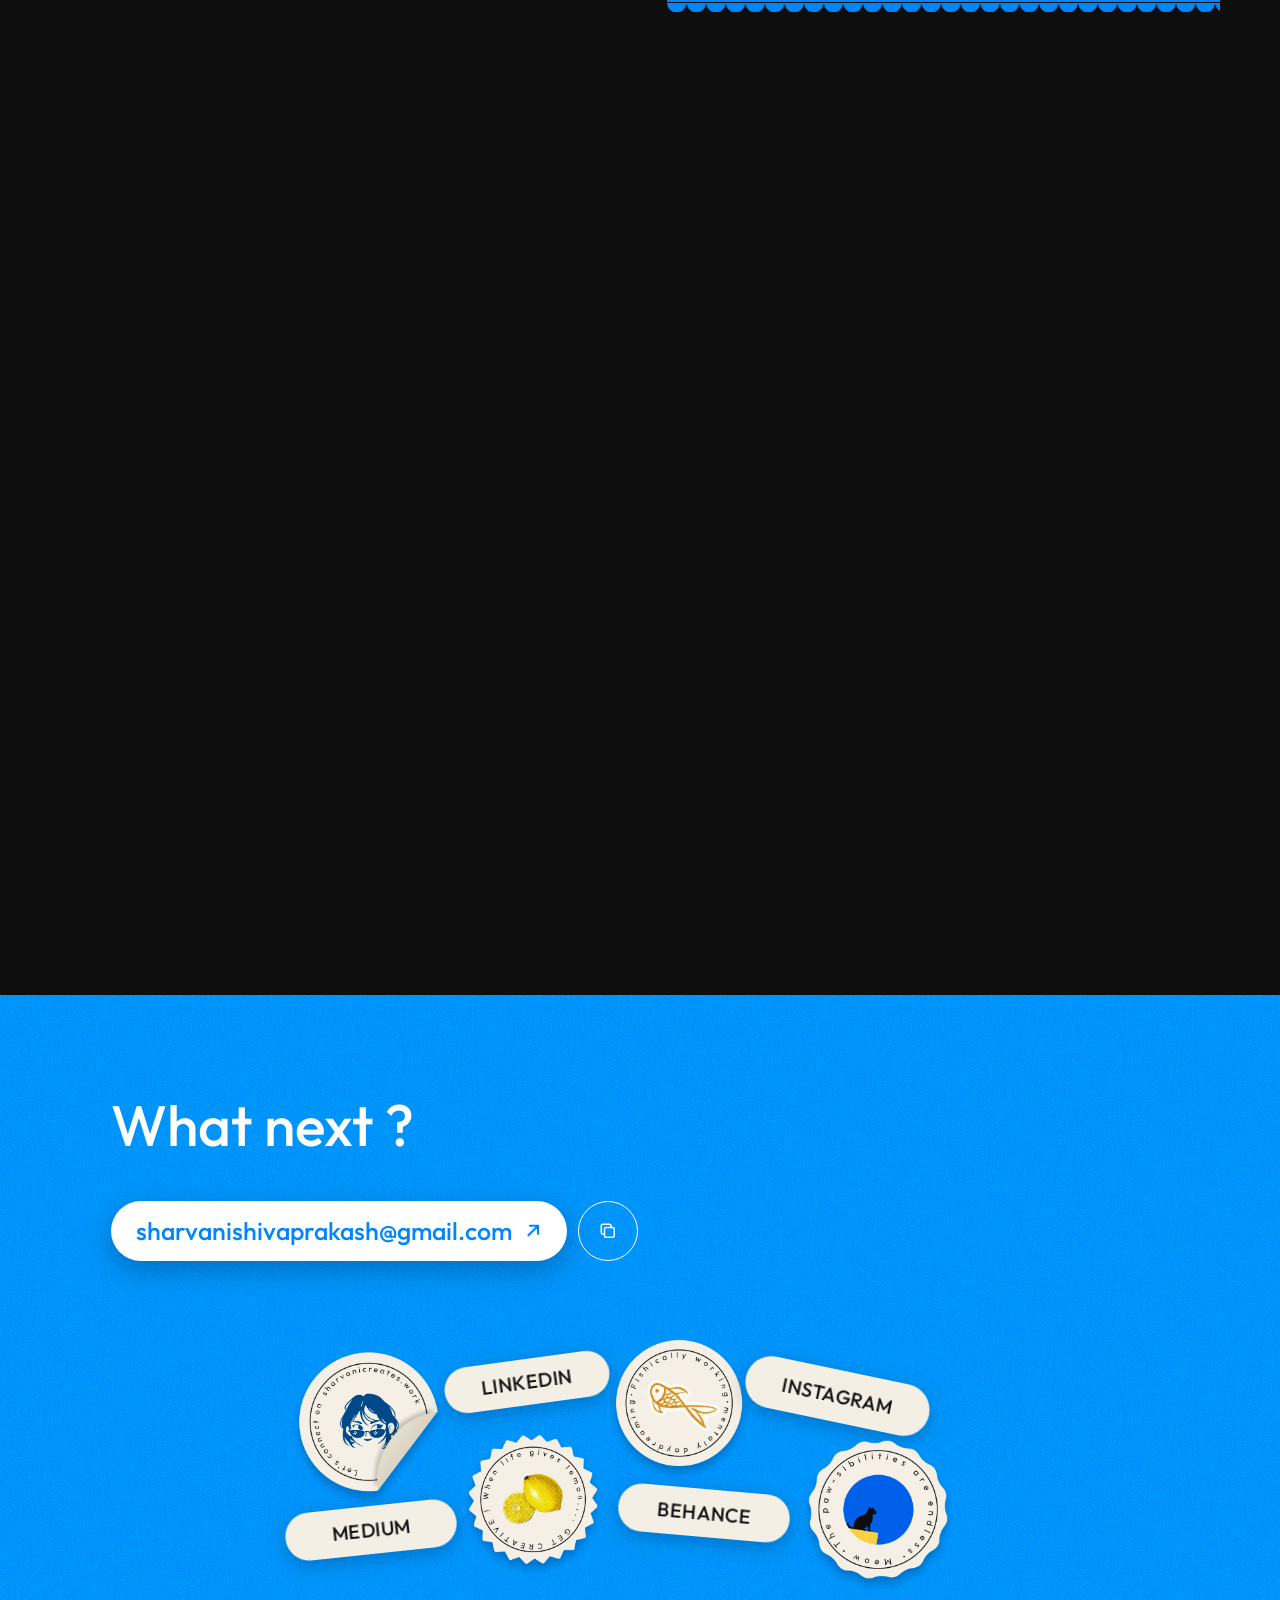
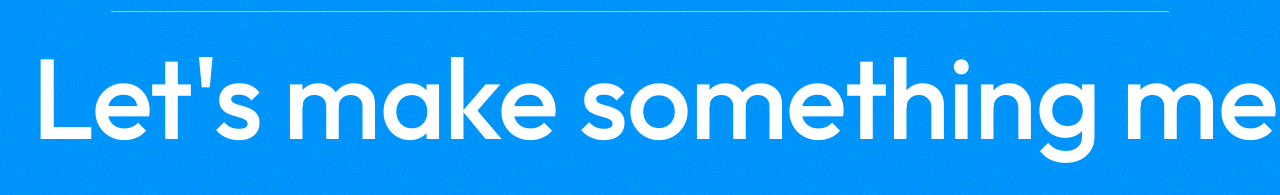
==== commit 331beabb: "Sticker loader on grainy black with loading bar; new contact stickers from Figma preloader frame; ?v" ====
--- a/index.html
+++ b/index.html
@@ -13,7 +13,7 @@
   <link rel="preconnect" href="https://fonts.gstatic.com" crossorigin>
   <link href="https://fonts.googleapis.com/css2?family=Averia+Serif+Libre:wght@400;700&family=IBM+Plex+Mono:wght@400;500&family=Outfit:wght@200;300;400;500;600;700&family=Peralta&family=Kranky&family=Silkscreen:wght@700&family=Mountains+of+Christmas:wght@700&family=Pacifico&family=Pangolin&family=Playwrite+US+Trad&family=Over+the+Rainbow&display=swap" rel="stylesheet">
   <!-- ?v= makes browsers fetch the new CSS and JS after each update; bump it whenever they change -->
-  <link rel="stylesheet" href="css/style.css?v=46">
+  <link rel="stylesheet" href="css/style.css?v=47">
   <script>
     // decide before the first paint whether the intro plays, so the page never flashes underneath it
     (function () {
@@ -24,21 +24,17 @@
   </script>
 </head>
 <body data-page="home">
-  <!-- The intro (js/preloader.js): the doodle looks left and right, puts its glasses on, the name types in
-       and the page opens. It only plays on a fresh visit, not when coming back from a project page. -->
+  <!-- The intro (js/preloader.js): on a black, grainy screen the four stickers from Figma "preloader"
+       (node 332:77) float in one by one and bob gently, with a loading bar under them until the page is ready.
+       It only plays on a fresh visit, not when coming back from a project page. -->
   <div class="preloader" aria-hidden="true">
-    <canvas class="pl-dots"></canvas>
     <div class="pl-stage">
-      <svg class="pl-doodle" viewBox="6.8 7.3 40.4 39.6" fill="#0086FA" aria-hidden="true">
-        <path class="pl-face" fill-rule="evenodd" d="M25.4921 9.09962C25.9836 8.50917 26.7035 7.92143 27.4561 7.70384C29.2831 7.17563 32.3078 8.40793 33.9219 9.2051C35.6224 10.0452 36.9648 11.2882 38.0351 12.8236C38.4292 13.2766 38.8821 14.1892 39.2998 14.5823C41.7115 16.8522 44.0605 19.2475 45.1707 22.4538C45.6464 23.8274 45.5206 25.0655 44.8353 26.389C45.2439 26.9725 45.5868 27.5985 45.9251 28.224C47.1445 30.4773 47.3417 33.5232 44.8219 34.9877C45.2558 36.9703 45.2318 39.273 43.7546 40.8364C43.1294 41.4981 42.4863 41.8257 41.5984 41.9841C41.7684 41.8946 41.927 41.8327 42.0991 41.7318C42.6669 41.3977 43.1314 40.913 43.4415 40.3317C43.9474 39.3789 43.9919 38.2177 43.765 37.1766C43.6796 36.7858 43.544 36.4546 43.4275 36.0788C43.3374 36.1955 43.2285 36.307 43.1278 36.4157C43.1744 37.1002 43.2409 37.6287 43.0903 38.3171C42.7676 39.7909 42.087 40.7354 40.6955 41.2999C40.6528 44.0518 39.4993 46.4249 36.456 46.5033C36.632 46.4234 36.8144 46.3418 36.9798 46.242C38.5017 45.3217 38.9119 43.3795 38.7284 41.7253C38.6968 41.4404 38.6865 41.1808 38.6138 40.9011C38.6143 40.9404 38.6148 40.9795 38.6148 41.0188C38.6176 42.4362 37.7952 44.4866 36.7896 45.4775C35.7117 46.5393 34.1572 46.89 32.9955 45.7174C33.733 45.7948 34.2045 45.8126 34.8913 45.4576C36.0194 44.8745 36.6558 43.6649 37.0271 42.4975C36.2086 43.7899 35.0652 44.9162 33.4331 44.8422C35.9384 44.2125 36.8302 40.8545 37.0424 38.5971C35.8087 40.1977 33.5115 41.7747 31.5879 42.3899C31.134 42.5351 30.759 42.6161 30.296 42.704C30.4508 42.6031 30.8203 42.4214 30.9994 42.3236C31.4751 42.0703 31.9391 41.7954 32.3899 41.4999C34.1082 40.3605 35.6294 38.9387 36.7005 37.174C36.802 37.0071 37.2168 36.3829 37.2507 36.2392C37.3762 35.7108 37.3925 35.0806 37.5043 34.5266C37.3247 34.5543 37.1138 34.5636 36.9298 34.5763C36.7745 35.4106 36.2466 36.2542 35.6695 36.8642C34.6064 37.9871 33.276 38.374 31.7696 38.4146C29.1964 38.4128 27.0298 37.5712 26.1683 34.9419C26.0695 34.6399 26.0408 34.4093 26.0232 34.0928C25.4626 33.7261 25.1403 33.5882 24.4869 33.4777C24.4694 33.5949 24.4499 33.8729 24.4174 33.9722C24.3079 34.3076 23.7494 36.1709 23.5656 36.3187C23.4619 36.292 23.1207 35.9468 23.1052 35.8562C23.078 35.6986 23.4 35.144 23.4733 35.0061C23.749 34.487 23.996 34.0077 24.2017 33.4586C23.6987 33.4899 23.3741 33.5727 22.9165 33.7637C22.7361 34.5354 22.1447 35.4458 21.5667 35.9556C19.6262 37.6675 15.745 36.822 14.1994 34.9355C13.5536 34.1472 12.839 32.8822 12.901 31.8432C12.6901 31.7855 12.45 31.7381 12.2494 31.6644C11.9678 31.5606 12.0031 30.9165 12.124 30.719C12.2177 30.6429 12.3583 30.6755 12.3755 30.6525C12.5904 30.364 12.8003 29.8867 12.9686 29.5627C12.601 28.8938 12.4233 28.5731 12.283 27.805C10.1825 28.0959 10.1521 31.2772 10.9806 32.7011C11.735 33.9979 12.3658 34.5496 13.7855 34.8979C13.8467 35.077 13.8992 35.2659 13.9635 35.4429C15.0702 38.491 17.5371 41.0809 20.3099 42.6994C20.5643 42.8479 20.828 42.9727 21.085 43.1129C20.7572 43.0193 20.3112 42.8981 19.9991 42.7703C18.7659 42.2657 17.6591 41.3803 16.7315 40.4355C16.3969 40.0947 16.1123 39.7339 15.8013 39.3851C14.9972 40.1796 14.1694 40.2903 13.1106 39.9694C13.4404 41.1205 13.9463 42.3674 15.0646 42.9608C15.3872 43.1318 15.6518 43.1877 16.0076 43.2542C15.2033 43.4206 14.5509 43.3127 13.8564 42.8495C12.4965 41.9367 11.8565 40.4132 11.3365 38.9296C11.3024 38.8323 10.7489 38.2951 10.6292 38.1411C9.82322 37.1036 9.34164 36.0281 9.08425 34.7367C9.0696 35.1428 9.02765 35.5534 9.02444 35.959C9.00837 37.9915 9.64652 40.3542 11.7658 41.0858C10.1213 41.0157 9.11383 40.0802 8.43363 38.6276C7.3471 36.307 7.84105 33.7787 8.29047 31.373C8.40444 30.763 8.58981 30.1409 8.64257 29.5247C8.65067 29.4217 8.49615 28.982 8.45477 28.8562C7.70376 28.2848 7.30236 27.6982 7.12648 26.7471C6.64899 24.165 8.95193 21.4098 10.4493 19.4484C11.0577 18.652 11.6485 17.8423 12.2212 17.02C11.211 15.6214 11.5769 14.367 12.6784 13.1192C13.6972 12.0086 14.9979 11.1607 16.2223 10.2944C17.9101 9.10022 19.6581 7.6858 21.8074 7.56956C21.883 7.55822 21.9548 7.55675 22.0308 7.55809C23.4717 7.58394 24.4993 8.10067 25.4921 9.09962ZM26.7185 29.8158C24.9435 29.1513 23.5091 27.5077 22.7347 25.8009C21.938 24.0447 21.5818 21.982 21.5101 20.0605C21.4988 19.7594 21.5697 19.0995 21.5813 18.7357C21.4395 18.7423 21.3417 18.7524 21.2002 18.7266C20.8105 19.3026 20.3023 19.8919 19.892 20.4632C18.6242 22.2282 16.4939 25.1523 14.3951 25.9679C14.1197 27.6718 14.0932 28.6456 14.3711 30.3295C14.2377 30.3505 13.9781 30.3849 13.8585 30.4191C13.6547 30.2496 13.5138 30.1264 13.3232 29.9398C13.2817 30.0459 12.9471 30.7247 13.0052 30.8054C13.1404 30.9936 13.1265 30.9271 13.1347 31.1897C14.0702 30.4004 16.754 30.9377 17.8956 31.1372C19.2752 31.461 22.0272 31.9615 22.8538 33.2091C23.9822 32.6069 25.1994 32.8776 26.2229 33.5491C26.9957 32.7267 29.3139 32.6995 30.4161 32.6674C31.7328 32.6289 35.6778 32.7616 36.6465 33.6907C36.6998 33.7424 36.751 33.796 36.8004 33.8511C36.7981 33.7228 36.7865 33.677 36.8382 33.5647C36.9342 33.4655 37.0784 33.4808 37.2168 33.4769C37.3126 33.274 37.7704 32.3918 37.7994 32.2844C37.9482 31.7306 38.0191 30.866 38.1226 30.2698C36.6708 29.5705 35.729 28.6332 34.8285 27.3185C32.7465 27.347 31.1322 27.6694 29.1514 28.3268C28.4884 28.5467 27.7899 28.7486 27.5099 27.9137C27.725 27.4536 28.0246 27.3535 28.4775 27.1573C27.9576 26.9205 27.4229 26.6873 26.9429 26.3688C25.6092 25.4838 24.5899 24.1057 24.0228 22.6173C23.7996 22.0312 23.583 21.2104 23.5345 20.5812C23.4988 20.1009 23.4995 19.6186 23.5367 19.1384C23.5456 19.0275 23.5893 18.7778 23.5438 18.7047C22.6517 21.456 22.6935 23.8154 24.0269 26.4306C24.6824 27.7316 25.5986 28.8839 26.7185 29.8158ZM14.6473 25.5258C16.292 24.3941 17.3966 22.8446 18.3789 21.1287C18.4402 21.0217 18.7725 20.4714 18.7778 20.3938C18.5062 20.6541 17.9945 21.2691 17.7238 21.5753C17.266 22.0949 16.8137 22.6193 16.3668 23.1484C15.8115 23.8027 15.0386 24.7276 14.6435 25.488L14.6473 25.5258ZM38.2375 29.6049C38.2665 29.4339 38.2952 29.232 38.3299 29.0648C37.5843 28.114 36.8638 27.1438 36.169 26.1555C36.0859 26.0373 35.559 25.2587 35.5013 25.2225C36.0484 26.914 36.7093 28.5097 38.1857 29.6344L38.2331 29.6409L38.2375 29.6049ZM32.6153 22.2878C32.1684 22.143 31.7212 22.0551 31.29 21.8687C28.4985 20.662 26.9072 17.8044 26.1575 14.9888C26.1469 14.9492 26.1482 14.9597 26.1181 14.922C25.3787 16.2942 24.7494 17.5715 24.5284 19.1498C26.1176 23.3315 28.6136 25.4692 32.9763 26.4888C33.4952 26.6006 33.8759 26.6646 34.411 26.6783C33.8145 25.5871 33.3984 24.7397 32.9911 23.543C32.8707 23.1892 32.7209 22.5667 32.6153 22.2878ZM15.0503 38.9268L15.293 38.7821C14.3258 38.5404 13.33 37.6727 12.8345 36.8231C12.769 36.7108 12.6703 36.4719 12.5788 36.4217L12.586 36.4623C12.7523 37.4284 12.4518 38.0518 13.4485 38.7922C13.7825 39.0404 14.2153 39.1667 14.632 39.0862C14.7796 39.0577 14.9212 39.0039 15.0503 38.9268ZM31.3941 26.5266C30.6622 26.3004 29.9611 26.0556 29.2748 25.7132C27.4328 24.7713 25.9284 23.2811 24.969 21.4482C24.8921 21.3024 24.4553 20.3445 24.4063 20.3044C24.4219 20.6174 24.4356 20.9135 24.4787 21.2244C24.8516 23.917 26.6499 25.8864 29.0694 26.942C29.7572 26.7484 30.2088 26.6508 30.9192 26.5577C31.0758 26.5476 31.2383 26.5396 31.3941 26.5266ZM22.6277 16.4921C23.4404 15.1878 24.2392 13.8776 24.834 12.4587C24.8845 12.3384 25.0394 12.0035 25.0432 11.9018C23.8844 13.0121 23.226 14.2665 22.8074 15.8003C22.7665 15.9499 22.6058 16.3809 22.6277 16.4921ZM22.2423 20.3506C22.4175 19.8059 22.4387 19.0681 22.6732 18.5102C22.7199 18.3992 22.8825 18.01 22.8616 17.9267L22.8483 17.9452C22.632 18.2527 22.6122 18.4122 22.3056 18.6791C22.2882 18.9113 22.1899 20.1851 22.2423 20.3506ZM27.887 16.9678C28.5184 18.4327 29.2213 19.7508 30.5882 20.6795C30.795 20.8199 31.2722 21.1361 31.5009 21.2217C31.4044 21.0919 31.3004 21.0105 31.1912 20.8944C30.6293 20.2961 30.0582 19.6842 29.5347 19.0519C29.1739 18.6126 28.8173 18.1698 28.4651 17.7236C28.366 17.5962 27.9643 17.0235 27.887 16.9678ZM45.7211 29.0788C46.0796 30.7803 45.7745 32.3253 44.5131 33.596C44.5804 33.8291 44.6259 34.1327 44.6883 34.3224L44.7181 34.3377L44.8692 34.2406C46.4957 32.9003 46.5803 30.9527 45.7638 29.1189C45.7571 29.1034 45.7341 29.0886 45.7211 29.0788ZM9.43457 21.8394C8.22665 23.4255 6.79583 25.9291 8.04335 27.8599C8.13985 28.0082 8.20882 28.1102 8.31831 28.2486C7.89868 26.325 8.40123 24.1371 9.20381 22.3804C9.24964 22.2801 9.4385 21.9226 9.43457 21.8394ZM41.9032 37.4719C41.2811 37.8681 40.9361 38.0055 40.2444 38.2094C40.3836 39.0399 40.6393 40.0779 40.6698 40.9057C40.6838 41.0105 40.6846 41.0548 40.6838 41.1611C41.52 40.3998 41.895 39.6992 41.9837 38.53C42.0026 38.2821 41.9871 37.7221 41.925 37.4951L41.9032 37.4719ZM44.5242 25.48C45.4417 23.0724 43.6361 20.4763 42.2914 18.587C42.2174 18.483 42.0034 18.1925 41.9169 18.1358C42.5285 19.3606 42.9487 20.9044 43.1793 22.2508C43.2275 22.5337 43.2704 22.8174 43.3082 23.1018C43.3408 23.3627 43.3615 23.7144 43.4492 23.9533C43.6814 24.5843 44.0685 25.1882 44.4238 25.7539L44.5242 25.48ZM17.4096 10.4534C15.3989 11.7511 11.4979 13.6966 12.4165 16.6566L12.4451 16.6848C12.5268 16.6032 12.708 16.3153 12.7933 16.1982L13.9558 14.5684C14.8215 13.358 15.761 12.1485 16.788 11.0707C16.9828 10.8663 17.2198 10.6785 17.4272 10.4812L17.4096 10.4534ZM39.9742 37.0389C40.5016 36.9426 40.8849 36.7915 41.3432 36.5027C42.5334 35.6751 43.3022 34.5121 43.5825 33.0605C43.8498 31.6768 43.434 29.8544 41.8367 29.5255C41.6985 29.4973 41.537 29.498 41.3968 29.5125C40.6799 29.5648 40.2271 29.8875 39.6921 30.3526C39.5112 31.933 39.4341 32.9622 39.6114 34.5763C39.6634 35.0493 39.725 35.5214 39.7962 35.9918C39.8508 36.3298 39.932 36.7064 39.9742 37.0389ZM13.1347 31.1897C14.0702 30.4004 16.754 30.9377 17.8956 31.1372C19.2752 31.461 22.0272 31.9615 22.8538 33.2091C23.9822 32.6069 25.1994 32.8776 26.2229 33.5491C26.9957 32.7267 29.3139 32.6995 30.4161 32.6674C31.7328 32.6289 35.6778 32.7616 36.6465 33.6907C36.6998 33.7424 36.751 33.796 36.8004 33.8511C36.7981 33.7228 36.7865 33.677 36.8382 33.5647C36.9342 33.4655 37.0784 33.4808 37.2168 33.4769C37.3126 33.274 37.7704 32.3918 37.7994 32.2844L37.5043 34.5266C37.3247 34.5543 37.1138 34.5636 36.9298 34.5763C36.7745 35.4106 36.2466 36.2542 35.6695 36.8642C34.6064 37.9871 33.276 38.374 31.7696 38.4146C29.1964 38.4128 27.0298 37.5712 26.1683 34.9419C26.0695 34.6399 26.0408 34.4093 26.0232 34.0928C25.4626 33.7261 25.1403 33.5882 24.4869 33.4777L24.2017 33.4586C23.6987 33.4899 23.3741 33.5727 22.9165 33.7637C22.7361 34.5354 22.1447 35.4458 21.5667 35.9556C19.6262 37.6675 15.745 36.822 14.1994 34.9355C13.5536 34.1472 12.839 32.8822 12.901 31.8432Z"/>
-        <path d="M17.1831 25.0846C17.995 25.067 18.4305 25.0941 19.2354 25.3374C20.0974 25.5981 21.6301 26.3504 22.0583 27.1534C21.8164 27.7484 21.6155 27.833 21.0179 27.5877C20.8321 27.5217 20.4969 27.3123 20.319 27.207C20.0189 27.0295 19.7161 26.8563 19.4105 26.6881C18.2981 26.0844 17.2005 25.6923 15.9756 25.3876C16.3697 25.2119 16.7583 25.1507 17.1831 25.0846Z"/>
-        <path d="M41.3415 31.3225C41.5402 31.2943 41.8927 31.3717 41.9082 31.6077C41.7889 31.6478 41.6029 31.6083 41.4755 31.6235C41.0009 31.6805 40.6674 32.0704 40.3809 32.3965C40.7957 33.0903 40.9523 33.7257 40.4282 34.4285C40.3485 34.5033 40.1845 34.6889 40.075 34.6112C40.0908 34.5264 40.2523 34.1232 40.2957 34.0277C40.5892 33.3825 40.2551 32.9837 39.9795 32.3699C40.2404 31.8469 40.7406 31.3839 41.3415 31.3225Z"/>
-        <path d="M21.9211 37.8269C22.1243 37.8556 22.4775 38.0414 22.6841 38.1121C23.015 38.2252 23.3385 38.3282 23.6825 38.3968C24.5774 38.5761 25.494 38.6219 26.4024 38.5331C26.7636 38.4992 27.2051 38.4125 27.5506 38.411C27.591 38.4721 27.5762 38.4384 27.576 38.5212C27.481 38.7161 27.1953 38.8735 27.0072 39.001C26.6203 39.2484 26.1972 39.4337 25.7528 39.5499C24.3755 39.9218 22.5204 39.6333 21.8602 38.0148C21.8292 37.939 21.8794 37.8885 21.9211 37.8269Z"/>
-        <g class="pl-eyes"><path d="M31.575 29.1769C32.915 29.0946 34.0744 29.3306 35.1466 30.1523C35.3715 30.1536 35.8339 30.0509 35.9879 30.1034C35.9944 30.1316 36.0058 30.1531 35.9957 30.1802C35.8293 30.6399 35.439 31.2027 35.1163 31.5604L34.9494 31.6111C34.8562 31.7413 34.7367 31.939 34.6417 32.057C34.4934 32.241 34.3384 32.3668 34.1451 32.4889C33.4414 32.4012 32.7106 32.3549 32.0235 32.264C31.9948 32.2229 31.9676 32.1804 31.9423 32.137C31.64 31.6233 31.5673 31.0935 31.7257 30.5177C31.7872 30.233 31.9218 30.0118 32.0776 29.7716C30.8 29.7561 29.6688 30.1337 28.6769 30.9556C28.3226 31.2488 28.0646 31.5831 27.7657 31.8352L27.7136 31.8282C27.6332 31.7508 27.6458 31.792 27.627 31.7048C27.6883 31.4988 27.9481 31.0964 28.084 30.9289C29.0309 29.7615 30.1481 29.3524 31.575 29.1769Z"/><path d="M17.4497 27.4158C17.5293 27.3972 17.7065 27.3933 17.7935 27.3938C19.6268 27.4047 21.3831 28.4714 22.1066 30.1784C22.2141 30.432 22.387 30.8916 22.3867 31.1657C22.3426 31.2545 22.3739 31.2208 22.2917 31.2723C22.2717 31.27 22.142 31.2565 22.1322 31.2635C21.8625 31.455 21.641 31.5603 21.3307 31.6724C20.7209 31.4703 20.1337 31.2767 19.5151 31.1049C19.377 30.9209 19.2896 30.7457 19.191 30.5399C19.0914 30.3055 19.0298 30.0568 19.0087 29.8029C18.9617 29.2517 19.1036 28.7577 19.4634 28.3366C19.1411 28.2033 18.8039 28.1091 18.4592 28.0561C17.3901 27.9003 16.7856 28.1226 15.9516 28.7478C15.963 28.9075 16.0137 29.2827 15.9009 29.3958L15.8441 29.3909C15.6201 29.2002 15.1867 28.1643 15.1426 27.848L15.1664 27.8201C15.3418 27.7735 15.6765 27.8993 15.8786 27.9505C16.3768 27.6268 16.8634 27.4795 17.4497 27.4158Z"/></g>
-        <path class="pl-glasses" fill-rule="evenodd" d="M13.1347 31.1897C14.0702 30.4004 16.754 30.9377 17.8956 31.1372C19.2752 31.461 22.0272 31.9615 22.8538 33.2091C23.9822 32.6069 25.1994 32.8776 26.2229 33.5491C26.9957 32.7267 29.3139 32.6995 30.4161 32.6674C31.7328 32.6289 35.6778 32.7616 36.6465 33.6907C36.6998 33.7424 36.751 33.796 36.8004 33.8511C36.7981 33.7228 36.7865 33.677 36.8382 33.5647C36.9342 33.4655 37.0784 33.4808 37.2168 33.4769C37.3126 33.274 37.7704 32.3918 37.7994 32.2844L37.5043 34.5266C37.3247 34.5543 37.1138 34.5636 36.9298 34.5763C36.7745 35.4106 36.2466 36.2542 35.6695 36.8642C34.6064 37.9871 33.276 38.374 31.7696 38.4146C29.1964 38.4128 27.0298 37.5712 26.1683 34.9419C26.0695 34.6399 26.0408 34.4093 26.0232 34.0928C25.4626 33.7261 25.1403 33.5882 24.4869 33.4777L24.2017 33.4586C23.6987 33.4899 23.3741 33.5727 22.9165 33.7637C22.7361 34.5354 22.1447 35.4458 21.5667 35.9556C19.6262 37.6675 15.745 36.822 14.1994 34.9355C13.5536 34.1472 12.839 32.8822 12.901 31.8432Z M15.176 33.3957C15.2605 33.4839 15.467 33.7215 15.5707 33.7564C15.9359 33.4332 16.718 32.6221 17.041 32.2565C16.9418 32.155 16.7402 31.9387 16.632 31.8714L15.176 33.3957Z M29.9852 36.4859C30.5401 35.9403 31.2867 35.18 31.8086 34.6083C31.7023 34.496 31.525 34.2761 31.3816 34.2515L30.2142 35.4611C30.0437 35.6363 29.7026 35.9597 29.5714 36.1463L29.5541 36.1707C29.6356 36.2462 29.8807 36.513 29.9852 36.4859Z M30.846 34.0181C30.7562 33.9213 30.5499 33.6669 30.4244 33.6568C30.2344 33.8594 29.0624 34.9963 29.0456 35.1523C29.0776 35.2636 29.2728 35.4238 29.3721 35.48L29.4161 35.473C29.8142 35.0874 30.4968 34.4254 30.846 34.0181Z M17.5909 32.4884C17.3986 32.6835 15.8207 34.2755 15.7811 34.3879C15.84 34.501 16.0443 34.7168 16.1455 34.7636C16.7674 34.1353 17.3835 33.501 17.9937 32.8613C17.8875 32.7482 17.7244 32.558 17.5909 32.4884Z"/>
-      </svg>
-      <p class="pl-name"><span class="pl-type"></span><i class="pl-caret"></i></p>
-    </div>
+      <div class="pl-st" style="--x:0.7;--y:12.7;--w:147;--i:0"><img src="assets/final/stickers/lemon.webp" alt="" width="441" height="441"></div>
+      <div class="pl-st" style="--x:175.1;--y:79.3;--w:144.7;--i:1"><img src="assets/final/stickers/fish.webp" alt="" width="434" height="434"></div>
+      <div class="pl-st" style="--x:340.3;--y:0.7;--w:152.3;--i:2"><img src="assets/final/stickers/cat.webp" alt="" width="457" height="456"></div>
+      <div class="pl-st" style="--x:515.8;--y:57.7;--w:153.7;--i:3"><img src="assets/final/stickers/doodle.webp" alt="" width="461" height="465"></div>
+    </div>
+    <div class="pl-bar"><i></i></div>
   </div>
 
   <a class="skip" href="#work">Skip to work</a>
@@ -196,29 +192,23 @@
           <a class="next-gmail js-contact" data-kind="gmail" href="https://mail.google.com/mail/?view=cm&amp;fs=1&amp;to=sharvanishivaprakash@gmail.com" target="_blank" rel="noopener" data-cursor="view" data-cursor-label="Write">sharvanishivaprakash@gmail.com <span class="btn-icon icon-out" aria-hidden="true"><svg viewBox="0 0 12 12"><path d="M3 9 9.5 2.5M4 2.5h5.5V8"/></svg><svg viewBox="0 0 12 12"><path d="M3 9 9.5 2.5M4 2.5h5.5V8"/></svg></span></a>
           <button class="next-copy" type="button" data-copy="sharvanishivaprakash@gmail.com" aria-label="Copy email address" data-cursor="view" data-cursor-label="Copy"><svg viewBox="0 0 24 24" aria-hidden="true"><rect x="8" y="8" width="12" height="12" rx="2"/><path d="M16 8V6a2 2 0 0 0-2-2H6a2 2 0 0 0-2 2v8a2 2 0 0 0 2 2h2"/></svg></button>
         </div>
-        <!-- Stickers: four round ones (the fish, the doodle, the lemon from the basket, the cat card) and the social links.
+        <!-- Stickers: the four round ones from Figma "preloader" (lemon, fish, cat, doodle with its peeled corner) and the social links.
              They can all be picked up and moved; a click on a link sticker opens it. Links come from js/content.js. -->
         <div class="at c-pile" style="--x:300;--y:380;--w:800" aria-label="Elsewhere">
-          <div class="c-sticker c-badge cs-fish" style="--sx:461;--sy:18;--sw:167;--r:6deg" aria-hidden="true" data-cursor="view" data-cursor-label="Drag">
-            <svg viewBox="0 0 200 200"><circle class="cs-base" cx="100" cy="100" r="94"/><circle class="cs-ring" cx="100" cy="100" r="80"/><path id="cs-p4" d="M100 100 m-68 0 a68 68 0 1 1 136 0 a68 68 0 1 1 -136 0" fill="none"/><text class="cs-say"><textPath lengthAdjust="spacing" href="#cs-p4" textLength="426">Drag me • Drag me • Drag me • Drag me •</textPath></text></svg>
-            <img class="cs-art" src="assets/final/contact-fish.webp" alt="" width="301" height="141" loading="lazy">
-          </div>
-          <div class="c-sticker c-badge cs-doodle" style="--sx:44;--sy:34;--sw:180;--r:-8deg" aria-hidden="true" data-cursor="view" data-cursor-label="Drag">
-            <!-- a round sticker with its bottom right corner peeled up and folded back (like the reference) -->
-            <svg viewBox="0 0 200 200"><defs><clipPath id="cs-cut"><path d="M194 99.3 A94 94 0 1 0 99.3 194 Z"/></clipPath></defs><g clip-path="url(#cs-cut)"><circle class="cs-base" cx="100" cy="100" r="94"/><circle class="cs-ring" cx="100" cy="100" r="80"/><path id="cs-p1" d="M100 100 m-68 0 a68 68 0 1 1 136 0 a68 68 0 1 1 -136 0" fill="none"/><text class="cs-say"><textPath lengthAdjust="spacing" href="#cs-p1" textLength="426">Drag me • Drag me • Drag me • Drag me •</textPath></text></g></svg>
-            <span class="cs-art cs-doodle-art"></span>
-            <svg class="cs-flap" viewBox="0 0 200 200"><defs><linearGradient id="cs-fold" x1="0.2" y1="0.2" x2="0.85" y2="0.85"><stop offset="0" stop-color="#ffffff"/><stop offset="0.55" stop-color="#ece6d8"/><stop offset="1" stop-color="#cfc7b6"/></linearGradient></defs><path d="M99.3 194 A94 94 0 0 1 194 99.3 Z" fill="url(#cs-fold)"/></svg>
+          <div class="c-sticker c-badge cs-fish" style="--sx:452;--sy:8;--sw:185" aria-hidden="true" data-cursor="view" data-cursor-label="Drag">
+            <img src="assets/final/stickers/fish.webp" alt="" width="434" height="434" loading="lazy">
+          </div>
+          <div class="c-sticker c-badge cs-doodle" style="--sx:34;--sy:24;--sw:200" aria-hidden="true" data-cursor="view" data-cursor-label="Drag">
+            <img src="assets/final/stickers/doodle.webp" alt="" width="461" height="465" loading="lazy">
           </div>
           <a class="c-sticker c-pill js-contact" data-kind="instagram" href="#" style="--sx:631;--sy:49;--sw:247;--r:11.82deg" data-cursor="view" data-cursor-label="Open">Instagram</a>
           <a class="c-sticker c-pill js-contact" data-kind="behance" href="#" style="--sx:464;--sy:206;--sw:228;--r:5deg" data-cursor="view" data-cursor-label="Open">Behance</a>
-          <div class="c-sticker c-badge cs-lemon" style="--sx:269;--sy:145;--sw:167;--r:6deg" aria-hidden="true" data-cursor="view" data-cursor-label="Drag">
-            <svg viewBox="0 0 200 200"><path class="cs-base cs-spiky" d="M100.0 5.0 L111.2 14.7 L124.6 8.2 L132.9 20.5 L147.5 17.7 L152.4 31.8 L167.2 32.8 L168.2 47.6 L182.3 52.5 L179.5 67.1 L191.8 75.4 L185.3 88.8 L195.0 100.0 L185.3 111.2 L191.8 124.6 L179.5 132.9 L182.3 147.5 L168.2 152.4 L167.2 167.2 L152.4 168.2 L147.5 182.3 L132.9 179.5 L124.6 191.8 L111.2 185.3 L100.0 195.0 L88.8 185.3 L75.4 191.8 L67.1 179.5 L52.5 182.3 L47.6 168.2 L32.8 167.2 L31.8 152.4 L17.7 147.5 L20.5 132.9 L8.2 124.6 L14.7 111.2 L5.0 100.0 L14.7 88.8 L8.2 75.4 L20.5 67.1 L17.7 52.5 L31.8 47.6 L32.8 32.8 L47.6 31.8 L52.5 17.7 L67.1 20.5 L75.4 8.2 L88.8 14.7Z"/><circle class="cs-ring" cx="100" cy="100" r="80"/><path id="cs-p2" d="M100 100 m-68 0 a68 68 0 1 1 136 0 a68 68 0 1 1 -136 0" fill="none"/><text class="cs-say"><textPath lengthAdjust="spacing" href="#cs-p2" textLength="426">Drag me • Drag me • Drag me • Drag me •</textPath></text></svg>
-            <img class="cs-art" src="assets/final/about/lemon.webp" alt="" width="304" height="306" loading="lazy">
+          <div class="c-sticker c-badge cs-lemon" style="--sx:260;--sy:135;--sw:185" aria-hidden="true" data-cursor="view" data-cursor-label="Drag">
+            <img src="assets/final/stickers/lemon.webp" alt="" width="441" height="441" loading="lazy">
           </div>
           <a class="c-sticker c-pill js-contact" data-kind="linkedin" href="#" style="--sx:235;--sy:34;--sw:219;--r:-7.76deg" data-cursor="view" data-cursor-label="Open">LinkedIn</a>
-          <div class="c-sticker c-badge cs-cat" style="--sx:720;--sy:153;--sw:181;--r:9deg" aria-hidden="true" data-cursor="view" data-cursor-label="Drag">
-            <svg viewBox="0 0 200 200"><path class="cs-base" d="M191.2 91.4 Q196.0 100.0 191.2 108.6 Q186.3 117.2 187.5 127.0 Q188.7 136.7 180.9 142.8 Q173.2 148.9 170.5 158.4 Q167.9 167.9 158.4 170.5 Q148.9 173.2 142.8 180.9 Q136.7 188.7 127.0 187.5 Q117.2 186.3 108.6 191.2 Q100.0 196.0 91.4 191.2 Q82.8 186.3 73.0 187.5 Q63.3 188.7 57.2 180.9 Q51.1 173.2 41.6 170.5 Q32.1 167.9 29.5 158.4 Q26.8 148.9 19.1 142.8 Q11.3 136.7 12.5 127.0 Q13.7 117.2 8.8 108.6 Q4.0 100.0 8.8 91.4 Q13.7 82.8 12.5 73.0 Q11.3 63.3 19.1 57.2 Q26.8 51.1 29.5 41.6 Q32.1 32.1 41.6 29.5 Q51.1 26.8 57.2 19.1 Q63.3 11.3 73.0 12.5 Q82.8 13.7 91.4 8.8 Q100.0 4.0 108.6 8.8 Q117.2 13.7 127.0 12.5 Q136.7 11.3 142.8 19.1 Q148.9 26.8 158.4 29.5 Q167.9 32.1 170.5 41.6 Q173.2 51.1 180.9 57.2 Q188.7 63.3 187.5 73.0 Q186.3 82.8 191.2 91.4Z"/><circle class="cs-ring" cx="100" cy="100" r="80"/><path id="cs-p3" d="M100 100 m-68 0 a68 68 0 1 1 136 0 a68 68 0 1 1 -136 0" fill="none"/><text class="cs-say"><textPath lengthAdjust="spacing" href="#cs-p3" textLength="426">Drag me • Drag me • Drag me • Drag me •</textPath></text></svg>
-            <img class="cs-art" src="assets/final/drawn/front-1.webp" alt="" width="322" height="682" loading="lazy">
+          <div class="c-sticker c-badge cs-cat" style="--sx:708;--sy:141;--sw:200" aria-hidden="true" data-cursor="view" data-cursor-label="Drag">
+            <img src="assets/final/stickers/cat.webp" alt="" width="457" height="456" loading="lazy">
           </div>
           <a class="c-sticker c-pill js-contact" data-kind="medium" href="#" style="--sx:24;--sy:228;--sw:228;--r:-6.05deg" data-cursor="view" data-cursor-label="Open">Medium</a>
         </div>
@@ -235,16 +225,16 @@
   <p class="toast" id="toast" role="status" aria-live="polite"></p>
 
   <noscript><p class="noscript">This site needs JavaScript to show its projects.</p></noscript>
-  <script src="js/preloader.js?v=46"></script>
-  <script src="js/content.js?v=46"></script>
-  <script src="js/main.js?v=46"></script>
-  <script src="js/doodle-eyes.js?v=46"></script>
-  <script src="js/cursor.js?v=46"></script>
-  <script src="js/dot-grid.js?v=46"></script>
-  <script src="js/drawn-cards.js?v=46"></script>
-  <script src="js/about-scroll.js?v=46"></script>
-  <script src="js/contact-stickers.js?v=46"></script>
-  <script src="js/outside.js?v=46"></script>
-  <script src="js/sections.js?v=46"></script>
+  <script src="js/preloader.js?v=47"></script>
+  <script src="js/content.js?v=47"></script>
+  <script src="js/main.js?v=47"></script>
+  <script src="js/doodle-eyes.js?v=47"></script>
+  <script src="js/cursor.js?v=47"></script>
+  <script src="js/dot-grid.js?v=47"></script>
+  <script src="js/drawn-cards.js?v=47"></script>
+  <script src="js/about-scroll.js?v=47"></script>
+  <script src="js/contact-stickers.js?v=47"></script>
+  <script src="js/outside.js?v=47"></script>
+  <script src="js/sections.js?v=47"></script>
 </body>
 </html>
--- a/css/style.css
+++ b/css/style.css
@@ -510,32 +510,15 @@
 }
 .c-sticker:hover { scale: 1.04; }
 .c-sticker.is-held { cursor: grabbing; scale: 1.08; filter: drop-shadow(0 calc(16 * var(--u)) calc(22 * var(--u)) rgba(0, 30, 70, 0.35)); }
-.c-badge { aspect-ratio: 1; }
-.c-badge svg { position: absolute; inset: 0; width: 100%; height: 100%; overflow: visible; }
-.cs-base { fill: #f4efe4; }
-.cs-ring { fill: none; stroke: #1a1a1a; stroke-width: 1; }
-.cs-say { font-family: "Outfit", sans-serif; font-size: 14px; fill: #1a1a1a; }
-.cs-art { position: absolute; left: 30%; top: 30%; width: 40%; height: 40%; object-fit: contain; pointer-events: none; }
-.cs-doodle-art {
-  background: #004988;
-  -webkit-mask: url("../assets/doodle/doodle.svg") center / contain no-repeat;
-  mask: url("../assets/doodle/doodle.svg") center / contain no-repeat;
-}
-.cs-cat .cs-art { left: 27%; top: 27%; width: 46%; height: 46%; border-radius: 50%; object-fit: cover; object-position: 50% 55%; }
-.cs-lemon .cs-art { left: 27%; top: 27%; width: 46%; height: 46%; }
-/* the lemon sticker has a little spiky (seal) edge, softened with a round stroke */
-.cs-spiky { stroke: #f4efe4; stroke-width: 6; stroke-linejoin: round; }
-/* the fish from Outside the briefs, tilted a little more than its sticker */
-.cs-fish .cs-art { left: 16.2%; top: 35.3%; width: 70.3%; height: 32.8%; rotate: 21.96deg; }
+/* the four round stickers are pictures from Figma "preloader" (their tilt and soft shadow are in the picture) */
+.c-badge { filter: none; }
+.c-badge img { display: block; width: 100%; height: auto; pointer-events: none; }
+.c-badge.is-held { filter: drop-shadow(0 calc(10 * var(--u)) calc(14 * var(--u)) rgba(0, 30, 70, 0.25)); }
 .c-pill {
   display: flex; align-items: center; justify-content: center; aspect-ratio: 260 / 72;
   border-radius: 999px; background: #f4efe4; color: #121212; text-decoration: none;
   font-family: "Outfit", sans-serif; font-weight: 500; font-size: calc(22 * var(--u)); letter-spacing: calc(0.5 * var(--u)); text-transform: uppercase;
 }
-/* the folded corner of the doodle sticker */
-.cs-flap { position: absolute; inset: 0; width: 100%; height: 100%; overflow: visible; pointer-events: none;
-  filter: drop-shadow(calc(-3 * var(--u)) calc(-3 * var(--u)) calc(4 * var(--u)) rgba(0, 0, 0, 0.18)); }
-
 /* the email up top: big and white, the one thing to press, with a copy button beside it */
 .next-mail { display: flex; align-items: center; gap: calc(12 * var(--u)); }
 .next-gmail {
@@ -735,7 +718,6 @@
   .next-run span { padding: 0 16px; }
   .c-pile { position: relative; margin-top: 32px; }
   .c-pill { font-size: clamp(12px, 3.4vw, 16px); }
-  .cs-say { font-size: 15px; }
   .next-gmail { flex: 1; min-width: 0; height: 52px; padding: 0 14px; font-size: clamp(14px, 4.2vw, 18px); gap: 8px; justify-content: center; }
   .next-gmail .btn-icon { width: 14px; height: 14px; }
   .next-copy { width: 52px; height: 52px; }
@@ -765,40 +747,51 @@
 @media (hover: none) { .c-sticker { touch-action: auto; } }
 
 /* ---------- Intro (js/preloader.js) ---------- */
-/* The black screen with moving dots. The doodle looks left and right, its glasses drop on,
-   "sharvani" types in and the screen slides up to open the page. */
+/* A black screen with moving grain. The four stickers (Figma "preloader", node 332:77) float in one by one
+   and keep bobbing; the bar under them fills as the page loads, then the screen slides up. */
 .preloader { display: none; }
 html.is-preloading, html.is-preloading body { overflow: hidden; }
 html.is-preloading .preloader, .preloader.is-open {
-  position: fixed; inset: 0; z-index: 200;
-  display: grid; place-items: center;
+  position: fixed; inset: 0; z-index: 200; overflow: hidden;
+  display: flex; flex-direction: column; align-items: center; justify-content: center;
   background: var(--paper);
 }
-.pl-dots { position: absolute; inset: 0; width: 100%; height: 100%; }
-.pl-stage { position: relative; display: grid; justify-items: center; gap: 22px; }
-.pl-doodle {
-  width: clamp(120px, 14vw, 190px); height: auto; overflow: visible;
-  opacity: 0; transform: scale(0.85);
-  transition: opacity 0.5s ease, transform 0.6s cubic-bezier(0.25, 1.4, 0.4, 1);
-}
-.preloader.is-in .pl-doodle { opacity: 1; transform: none; }
-.pl-eyes { transition: transform 0.35s cubic-bezier(0.5, 0, 0.3, 1); }
-.pl-glasses { opacity: 0; transform: translateY(-14px); }
-.preloader.has-glasses .pl-glasses {
-  opacity: 1; transform: none;
-  transition: opacity 0.15s ease, transform 0.55s cubic-bezier(0.3, 1.7, 0.5, 1);
-}
-.pl-name {
-  margin: 0; min-height: 1.2em;
-  font: 500 clamp(28px, 3vw, 40px)/1.2 var(--display); letter-spacing: -0.01em; color: var(--ink);
-}
-.pl-caret {
-  display: inline-block; width: 0.08em; height: 0.95em; margin-left: 0.06em;
-  vertical-align: -0.12em; background: var(--blue);
-  opacity: 0; animation: pl-blink 0.9s steps(1) infinite;
-}
-.preloader.is-typing .pl-caret { opacity: 1; }
-@keyframes pl-blink { 50% { visibility: hidden; } }
+/* film grain: the same noise tile as "What next ?", faint and jumping about */
+.preloader::before {
+  content: ""; position: absolute; inset: -120px; pointer-events: none;
+  animation: grain 0.9s steps(1) infinite;
+  background-image: url("data:image/svg+xml,%3Csvg xmlns='http://www.w3.org/2000/svg' width='180' height='180'%3E%3Cfilter id='n'%3E%3CfeTurbulence type='fractalNoise' baseFrequency='0.9' numOctaves='3' stitchTiles='stitch'/%3E%3CfeColorMatrix type='saturate' values='0'/%3E%3C/filter%3E%3Crect width='100%25' height='100%25' filter='url(%23n)'/%3E%3C/svg%3E");
+  opacity: 0.11;
+}
+/* the stickers keep their Figma layout: --x / --y / --w are Figma px inside a 670 x 215 box */
+.pl-stage { position: relative; width: min(90vw, max(46.5vw, 380px)); aspect-ratio: 670 / 215; }
+.pl-st {
+  position: absolute; left: calc(var(--x) / 670 * 100%); top: calc(var(--y) / 215 * 100%); width: calc(var(--w) / 670 * 100%);
+  opacity: 0; translate: 0 60px; scale: 0.7; rotate: -10deg;
+}
+.preloader.is-in .pl-st {
+  opacity: 1; translate: 0 0; scale: 1; rotate: 0deg;
+  transition: opacity 0.5s ease, translate 0.9s cubic-bezier(0.2, 1.3, 0.4, 1), scale 0.9s cubic-bezier(0.2, 1.3, 0.4, 1), rotate 0.9s cubic-bezier(0.2, 1.3, 0.4, 1);
+  transition-delay: calc(var(--i) * 380ms);
+}
+.pl-st img {
+  display: block; width: 100%; height: auto;
+  animation: pl-float 3.4s ease-in-out calc(var(--i) * -0.85s) infinite;
+}
+@keyframes pl-float {
+  0%, 100% { transform: translateY(0) rotate(0deg); }
+  50% { transform: translateY(-9%) rotate(2.5deg); }
+}
+.pl-bar {
+  position: relative; width: clamp(160px, 16vw, 240px); height: 2px; margin-top: clamp(48px, 7vh, 80px);
+  border-radius: 2px; background: rgba(255, 255, 255, 0.14); overflow: hidden;
+  opacity: 0; transition: opacity 0.5s ease 0.4s;
+}
+.preloader.is-in .pl-bar { opacity: 1; }
+.pl-bar i { position: absolute; inset: 0; background: #f4efe4; transform-origin: left; transform: scaleX(var(--p, 0)); }
+/* on the way out the stickers lift off, then the screen slides up */
+.preloader.is-leaving .pl-st { opacity: 0; translate: 0 -40px; scale: 1.05; transition: opacity 0.45s ease, translate 0.6s ease-in, scale 0.6s ease-in; transition-delay: calc(var(--i) * 60ms); }
+.preloader.is-leaving .pl-bar { opacity: 0; transition: opacity 0.3s ease; }
 .preloader.is-open {
   clip-path: inset(0 0 100% 0);
   transition: clip-path 0.8s cubic-bezier(0.7, 0, 0.2, 1);
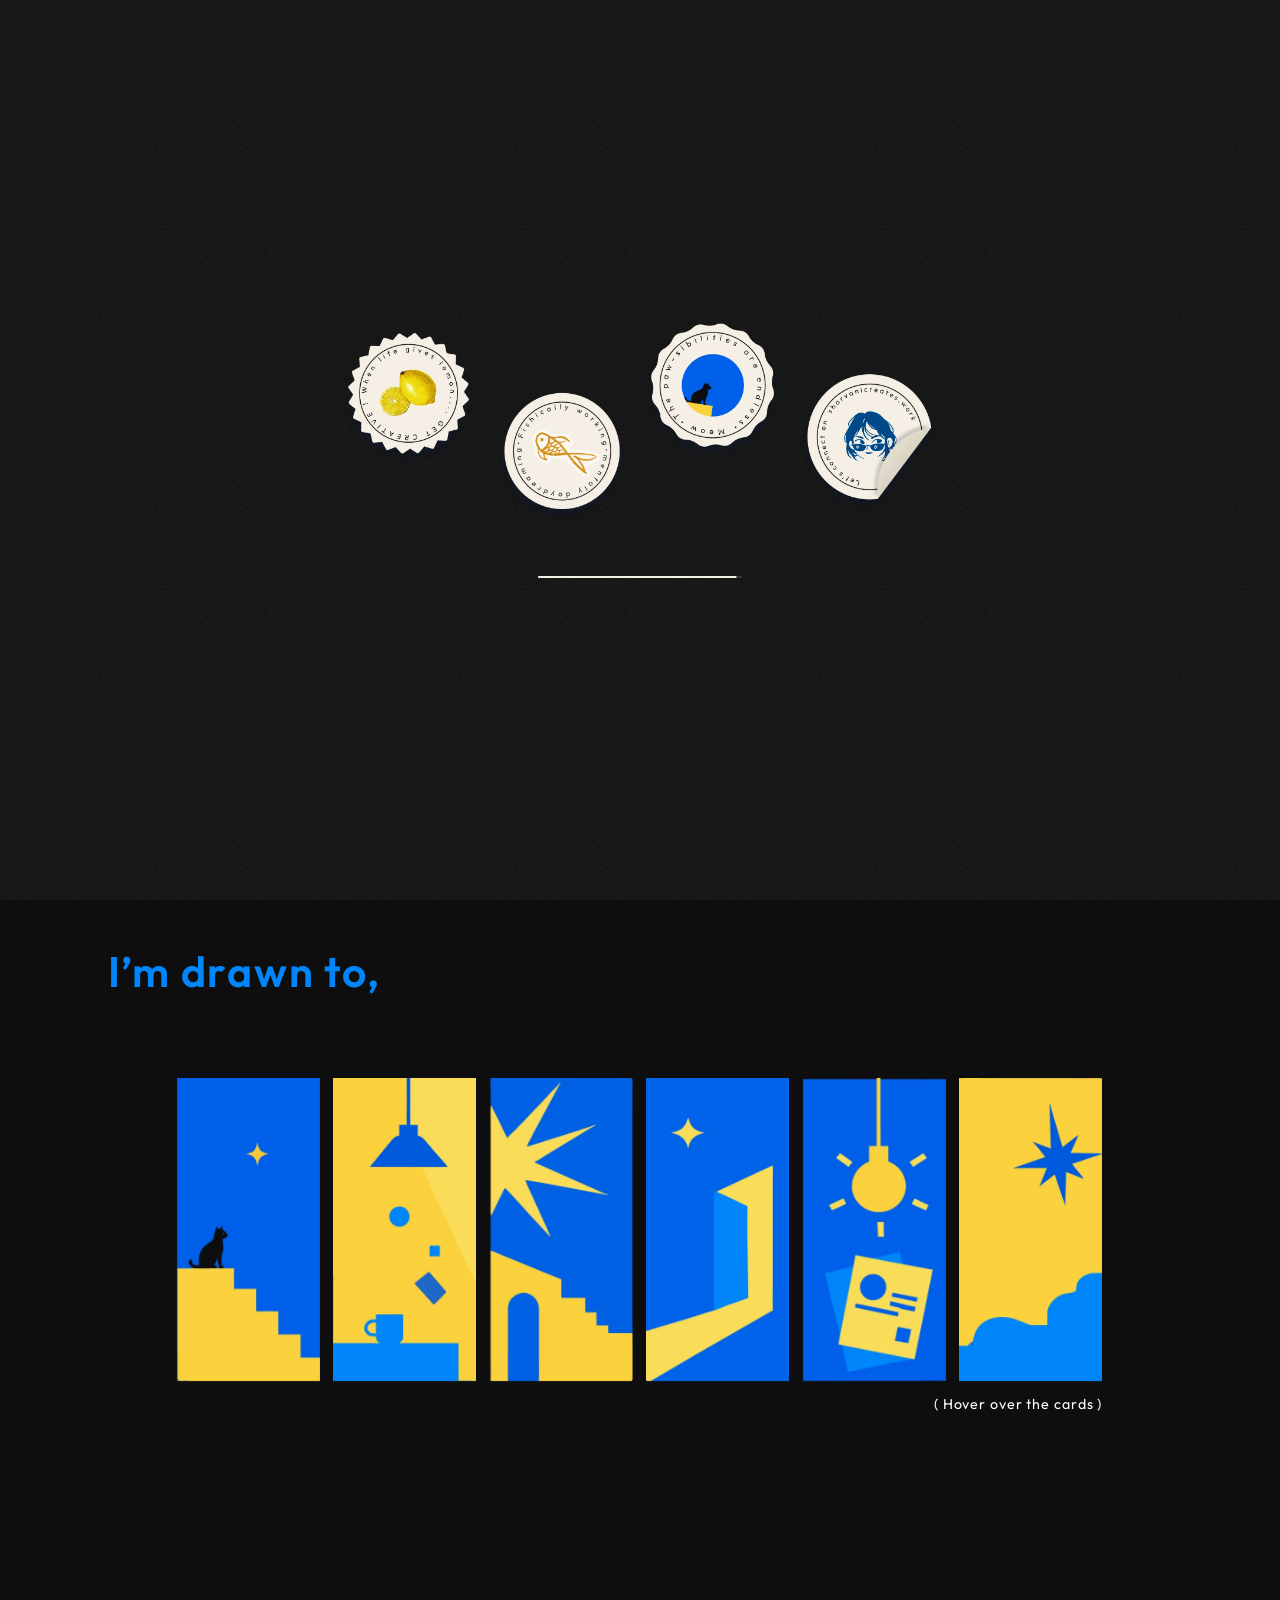
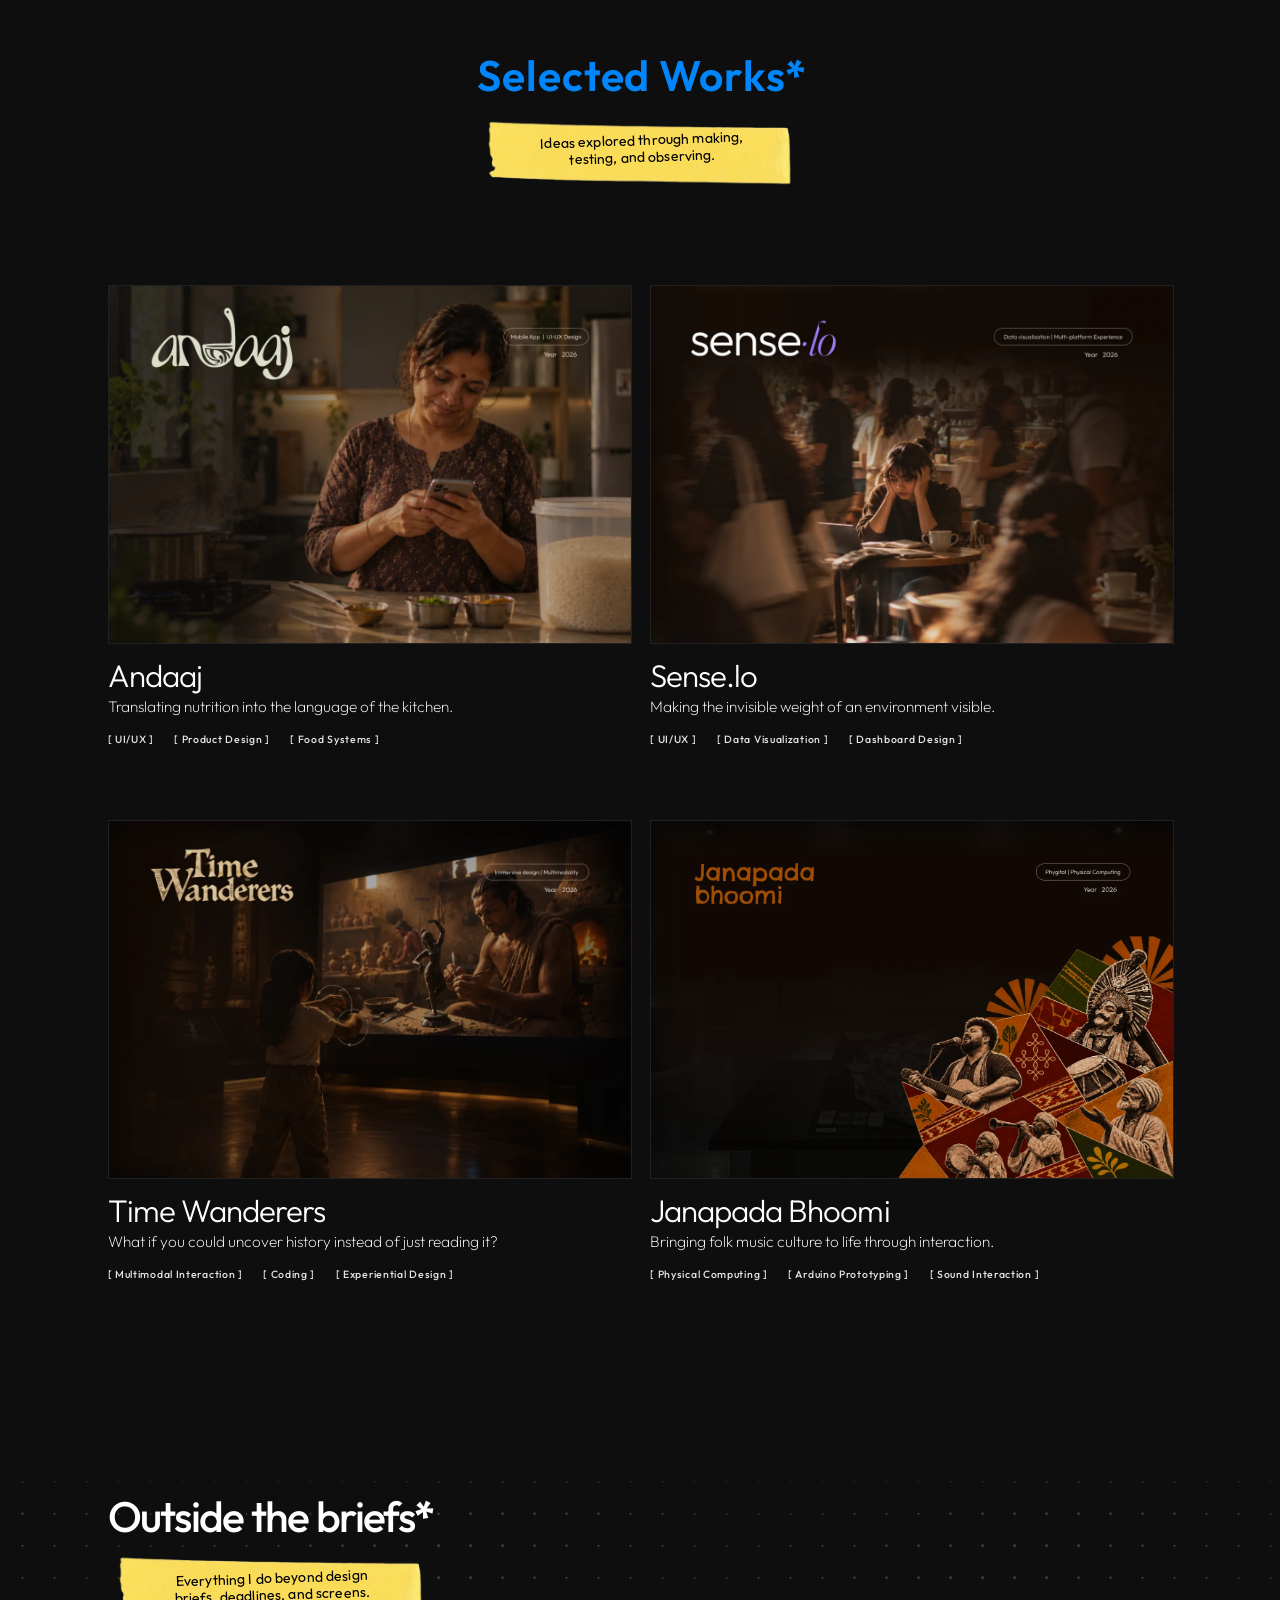
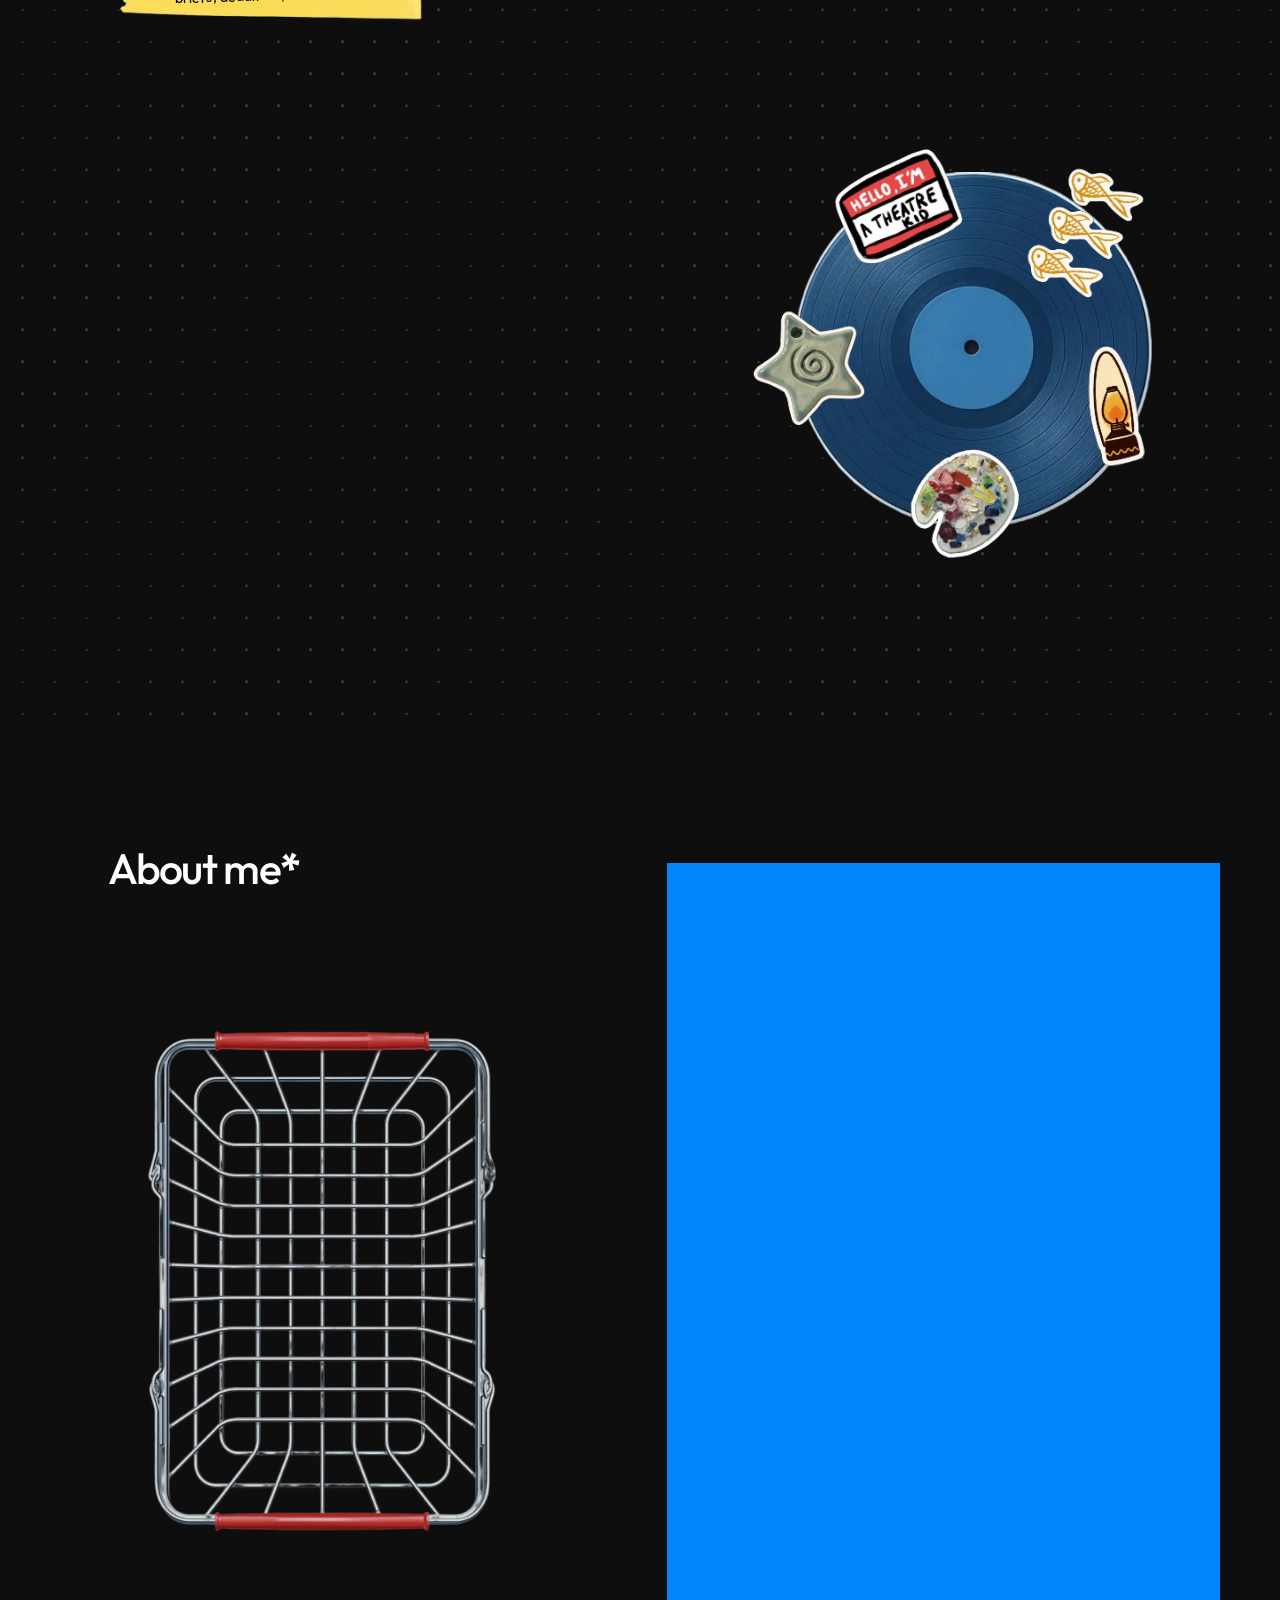
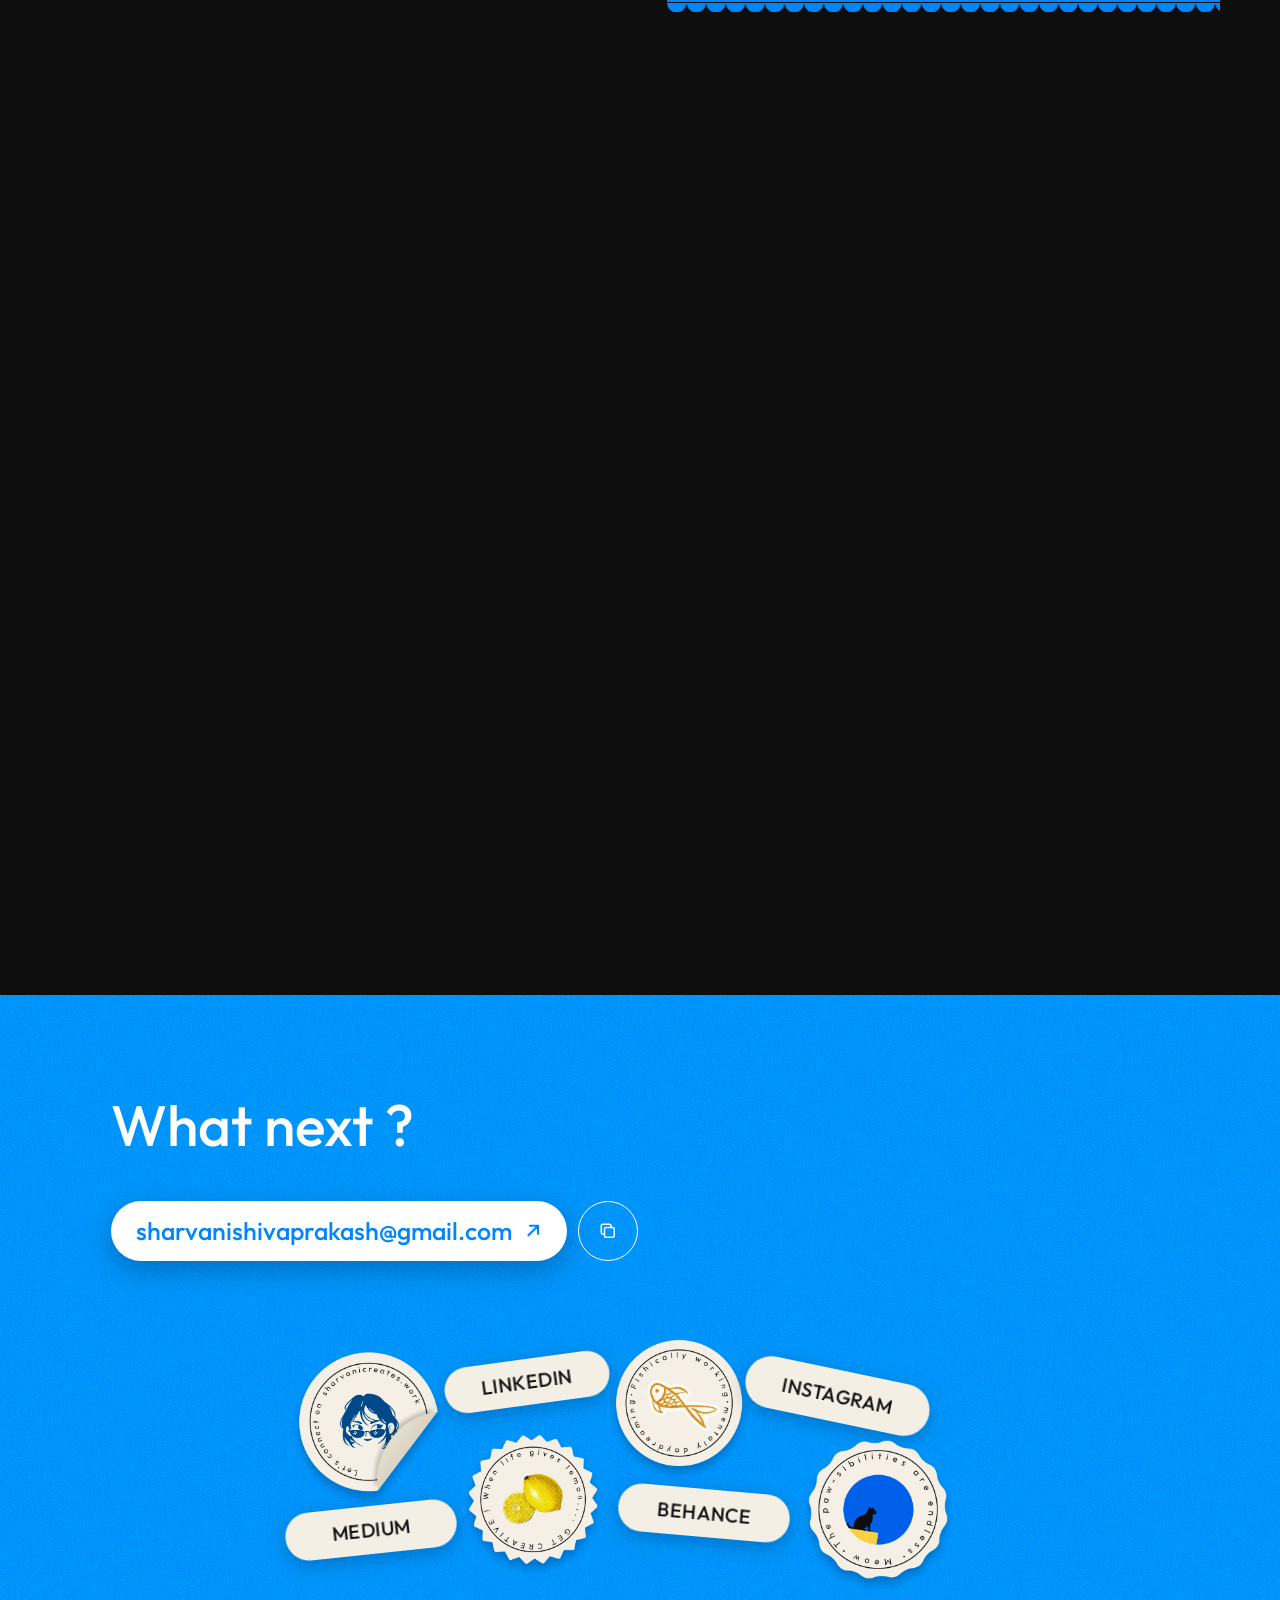
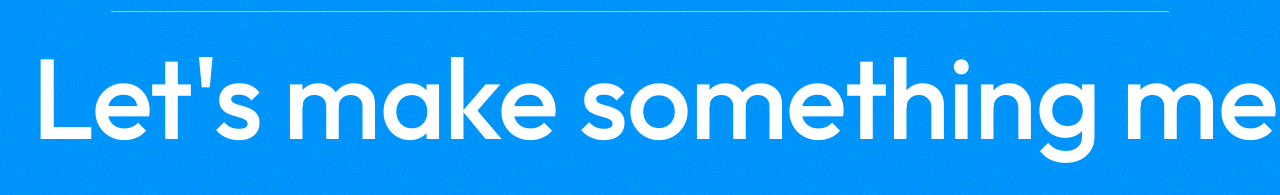
==== commit ddaaac62: "Andaaj: drop 'Decisions and trade-offs' subline, '/ Quick test with 7 home cooks' heading from Figma" ====
--- a/index.html
+++ b/index.html
@@ -13,7 +13,7 @@
   <link rel="preconnect" href="https://fonts.gstatic.com" crossorigin>
   <link href="https://fonts.googleapis.com/css2?family=Averia+Serif+Libre:wght@400;700&family=IBM+Plex+Mono:wght@400;500&family=Outfit:wght@200;300;400;500;600;700&family=Peralta&family=Kranky&family=Silkscreen:wght@700&family=Mountains+of+Christmas:wght@700&family=Pacifico&family=Pangolin&family=Playwrite+US+Trad&family=Over+the+Rainbow&display=swap" rel="stylesheet">
   <!-- ?v= makes browsers fetch the new CSS and JS after each update; bump it whenever they change -->
-  <link rel="stylesheet" href="css/style.css?v=47">
+  <link rel="stylesheet" href="css/style.css?v=48">
   <script>
     // decide before the first paint whether the intro plays, so the page never flashes underneath it
     (function () {
@@ -225,16 +225,16 @@
   <p class="toast" id="toast" role="status" aria-live="polite"></p>
 
   <noscript><p class="noscript">This site needs JavaScript to show its projects.</p></noscript>
-  <script src="js/preloader.js?v=47"></script>
-  <script src="js/content.js?v=47"></script>
-  <script src="js/main.js?v=47"></script>
-  <script src="js/doodle-eyes.js?v=47"></script>
-  <script src="js/cursor.js?v=47"></script>
-  <script src="js/dot-grid.js?v=47"></script>
-  <script src="js/drawn-cards.js?v=47"></script>
-  <script src="js/about-scroll.js?v=47"></script>
-  <script src="js/contact-stickers.js?v=47"></script>
-  <script src="js/outside.js?v=47"></script>
-  <script src="js/sections.js?v=47"></script>
+  <script src="js/preloader.js?v=48"></script>
+  <script src="js/content.js?v=48"></script>
+  <script src="js/main.js?v=48"></script>
+  <script src="js/doodle-eyes.js?v=48"></script>
+  <script src="js/cursor.js?v=48"></script>
+  <script src="js/dot-grid.js?v=48"></script>
+  <script src="js/drawn-cards.js?v=48"></script>
+  <script src="js/about-scroll.js?v=48"></script>
+  <script src="js/contact-stickers.js?v=48"></script>
+  <script src="js/outside.js?v=48"></script>
+  <script src="js/sections.js?v=48"></script>
 </body>
 </html>
